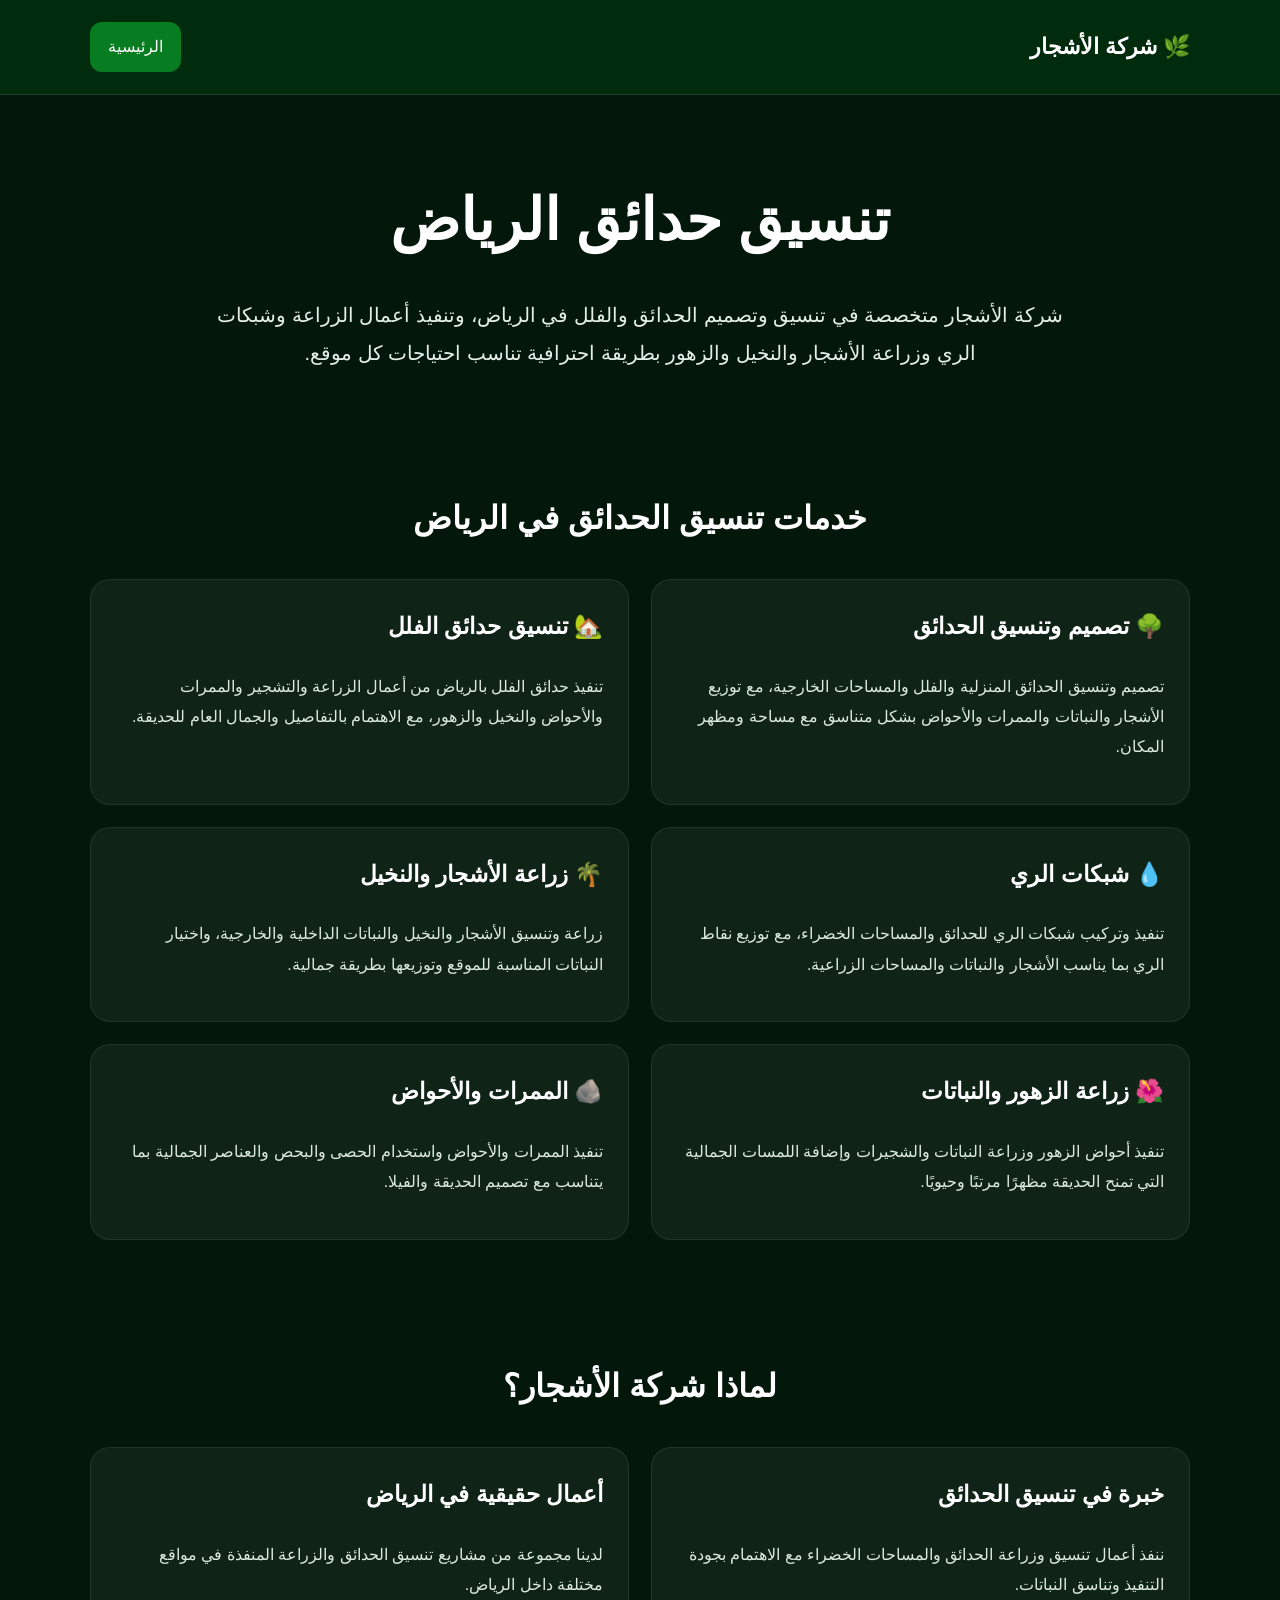
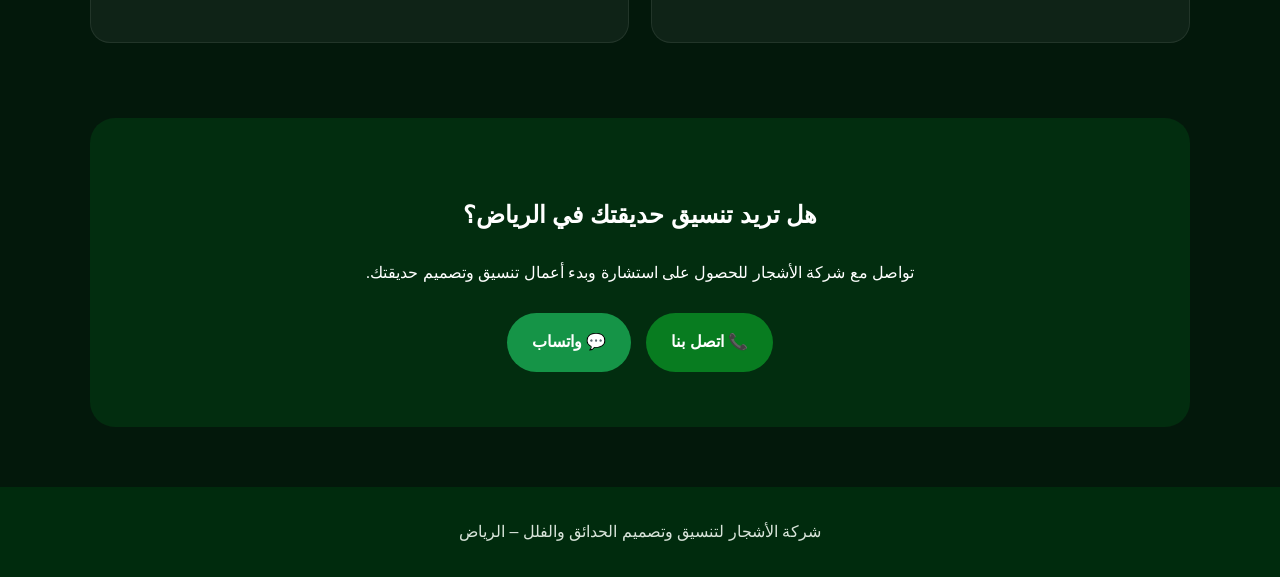
==== landscape-riyadh.html @ d5da6fcf "Add landscape-riyadh.html for landscaping services This file contains the HTML structure for a lands" ====
<!DOCTYPE html>
<html lang="ar" dir="rtl">
<head>
  <meta charset="UTF-8">
  <meta name="viewport" content="width=device-width, initial-scale=1.0">

  <title>تنسيق حدائق الرياض | شركة الأشجار لتنسيق وتصميم الحدائق</title>

  <meta name="description" content="شركة الأشجار لتنسيق حدائق الرياض وتصميم حدائق الفلل والمنازل وتنفيذ شبكات الري وزراعة الأشجار والنخيل والزهور، مع تنفيذ أعمال تنسيق الحدائق بالرياض.">

  <meta name="robots" content="index, follow">
  <link rel="canonical" href="https://courtirlandscaping.com/landscape-riyadh.html">

  <meta property="og:title" content="تنسيق حدائق الرياض | شركة الأشجار">
  <meta property="og:description" content="تنسيق وتصميم حدائق الفلل والمنازل بالرياض وتنفيذ شبكات الري وزراعة الأشجار والنخيل والزهور.">
  <meta property="og:url" content="https://courtirlandscaping.com/landscape-riyadh.html">
  <meta property="og:type" content="website">

  <style>
    * {
      box-sizing: border-box;
    }

    body {
      margin: 0;
      font-family: Arial, Tahoma, sans-serif;
      background: #03180b;
      color: #fff;
      line-height: 1.9;
    }

    .container {
      width: min(1100px, 92%);
      margin: auto;
    }

    header {
      padding: 22px 0;
      background: #002b0d;
      border-bottom: 1px solid rgba(255,255,255,.1);
    }

    header .container {
      display: flex;
      justify-content: space-between;
      align-items: center;
      gap: 15px;
    }

    .logo {
      font-size: 22px;
      font-weight: bold;
      color: #fff;
    }

    .home {
      color: #fff;
      text-decoration: none;
      background: #087c20;
      padding: 10px 18px;
      border-radius: 12px;
    }

    .hero {
      padding: 70px 0 45px;
      text-align: center;
    }

    .hero h1 {
      font-size: clamp(32px, 6vw, 58px);
      margin: 0 0 20px;
    }

    .hero p {
      max-width: 850px;
      margin: auto;
      font-size: 20px;
      color: #e5eee7;
    }

    .section {
      padding: 45px 0;
    }

    .section h2 {
      text-align: center;
      font-size: 32px;
      margin-bottom: 30px;
    }

    .cards {
      display: grid;
      grid-template-columns: repeat(2, 1fr);
      gap: 22px;
    }

    .card {
      background: rgba(255,255,255,.05);
      border: 1px solid rgba(255,255,255,.08);
      border-radius: 20px;
      padding: 25px;
    }

    .card h3 {
      color: #fff;
      margin-top: 0;
      font-size: 23px;
    }

    .card p {
      color: #dce9df;
    }

    .cta {
      text-align: center;
      padding: 55px 20px;
      background: rgba(0,110,30,.25);
      border-radius: 25px;
      margin: 30px 0 60px;
    }

    .buttons {
      display: flex;
      justify-content: center;
      gap: 15px;
      flex-wrap: wrap;
      margin-top: 25px;
    }

    .btn {
      display: inline-block;
      text-decoration: none;
      color: #fff;
      padding: 14px 25px;
      border-radius: 30px;
      font-weight: bold;
      background: #087c20;
    }

    .btn.whatsapp {
      background: #159447;
    }

    footer {
      text-align: center;
      padding: 30px;
      background: #002b0d;
      color: #d8e4da;
    }

    @media (max-width: 650px) {
      .cards {
        grid-template-columns: 1fr;
      }

      .hero {
        padding-top: 45px;
      }

      .hero p {
        font-size: 17px;
      }
    }
  </style>
</head>

<body>

<header>
  <div class="container">
    <div class="logo">🌿 شركة الأشجار</div>
    <a class="home" href="https://courtirlandscaping.com/">الرئيسية</a>
  </div>
</header>

<main>

  <section class="hero">
    <div class="container">
      <h1>تنسيق حدائق الرياض</h1>
      <p>
        شركة الأشجار متخصصة في تنسيق وتصميم الحدائق والفلل في الرياض،
        وتنفيذ أعمال الزراعة وشبكات الري وزراعة الأشجار والنخيل والزهور
        بطريقة احترافية تناسب احتياجات كل موقع.
      </p>
    </div>
  </section>

  <section class="section">
    <div class="container">
      <h2>خدمات تنسيق الحدائق في الرياض</h2>

      <div class="cards">

        <article class="card">
          <h3>🌳 تصميم وتنسيق الحدائق</h3>
          <p>
            تصميم وتنسيق الحدائق المنزلية والفلل والمساحات الخارجية،
            مع توزيع الأشجار والنباتات والممرات والأحواض بشكل متناسق
            مع مساحة ومظهر المكان.
          </p>
        </article>

        <article class="card">
          <h3>🏡 تنسيق حدائق الفلل</h3>
          <p>
            تنفيذ حدائق الفلل بالرياض من أعمال الزراعة والتشجير
            والممرات والأحواض والنخيل والزهور، مع الاهتمام بالتفاصيل
            والجمال العام للحديقة.
          </p>
        </article>

        <article class="card">
          <h3>💧 شبكات الري</h3>
          <p>
            تنفيذ وتركيب شبكات الري للحدائق والمساحات الخضراء،
            مع توزيع نقاط الري بما يناسب الأشجار والنباتات
            والمساحات الزراعية.
          </p>
        </article>

        <article class="card">
          <h3>🌴 زراعة الأشجار والنخيل</h3>
          <p>
            زراعة وتنسيق الأشجار والنخيل والنباتات الداخلية والخارجية،
            واختيار النباتات المناسبة للموقع وتوزيعها بطريقة جمالية.
          </p>
        </article>

        <article class="card">
          <h3>🌺 زراعة الزهور والنباتات</h3>
          <p>
            تنفيذ أحواض الزهور وزراعة النباتات والشجيرات وإضافة
            اللمسات الجمالية التي تمنح الحديقة مظهرًا مرتبًا وحيويًا.
          </p>
        </article>

        <article class="card">
          <h3>🪨 الممرات والأحواض</h3>
          <p>
            تنفيذ الممرات والأحواض واستخدام الحصى والبحص والعناصر
            الجمالية بما يتناسب مع تصميم الحديقة والفيلا.
          </p>
        </article>

      </div>
    </div>
  </section>

  <section class="section">
    <div class="container">
      <h2>لماذا شركة الأشجار؟</h2>

      <div class="cards">

        <article class="card">
          <h3>خبرة في تنسيق الحدائق</h3>
          <p>
            ننفذ أعمال تنسيق وزراعة الحدائق والمساحات الخضراء
            مع الاهتمام بجودة التنفيذ وتناسق النباتات.
          </p>
        </article>

        <article class="card">
          <h3>أعمال حقيقية في الرياض</h3>
          <p>
            لدينا مجموعة من مشاريع تنسيق الحدائق والزراعة المنفذة
            في مواقع مختلفة داخل الرياض.
          </p>
        </article>

      </div>
    </div>
  </section>

  <section class="container">
    <div class="cta">
      <h2>هل تريد تنسيق حديقتك في الرياض؟</h2>
      <p>
        تواصل مع شركة الأشجار للحصول على استشارة وبدء أعمال
        تنسيق وتصميم حديقتك.
      </p>

      <div class="buttons">
        <a class="btn" href="tel:0570838853">📞 اتصل بنا</a>

        <a class="btn whatsapp"
           href="https://wa.me/966570838853"
           target="_blank"
           rel="noopener">
        💬 واتساب 
          </a>
</div>
</div>
</section>
</main>

<footer>
  شركة الأشجار لتنسيق وتصميم الحدائق والفلل – الرياض
</footer>

</body>
</html>
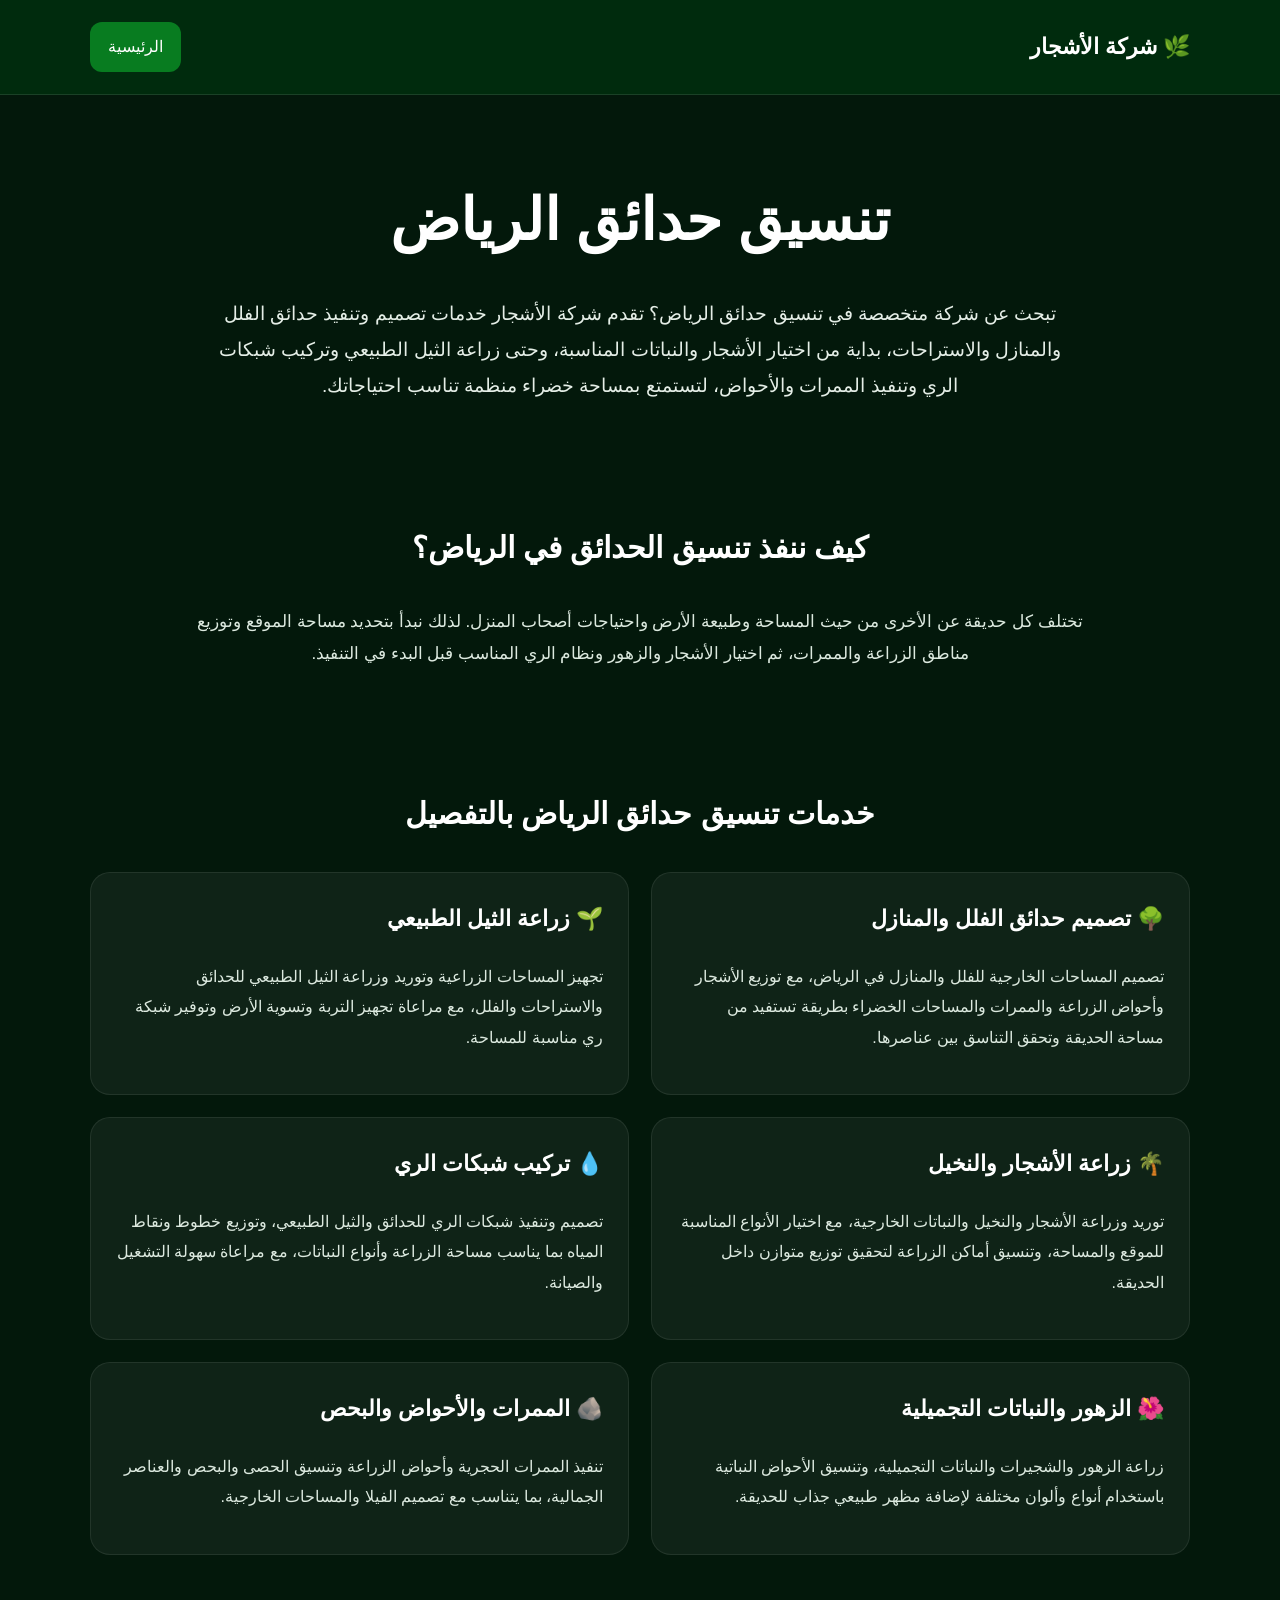
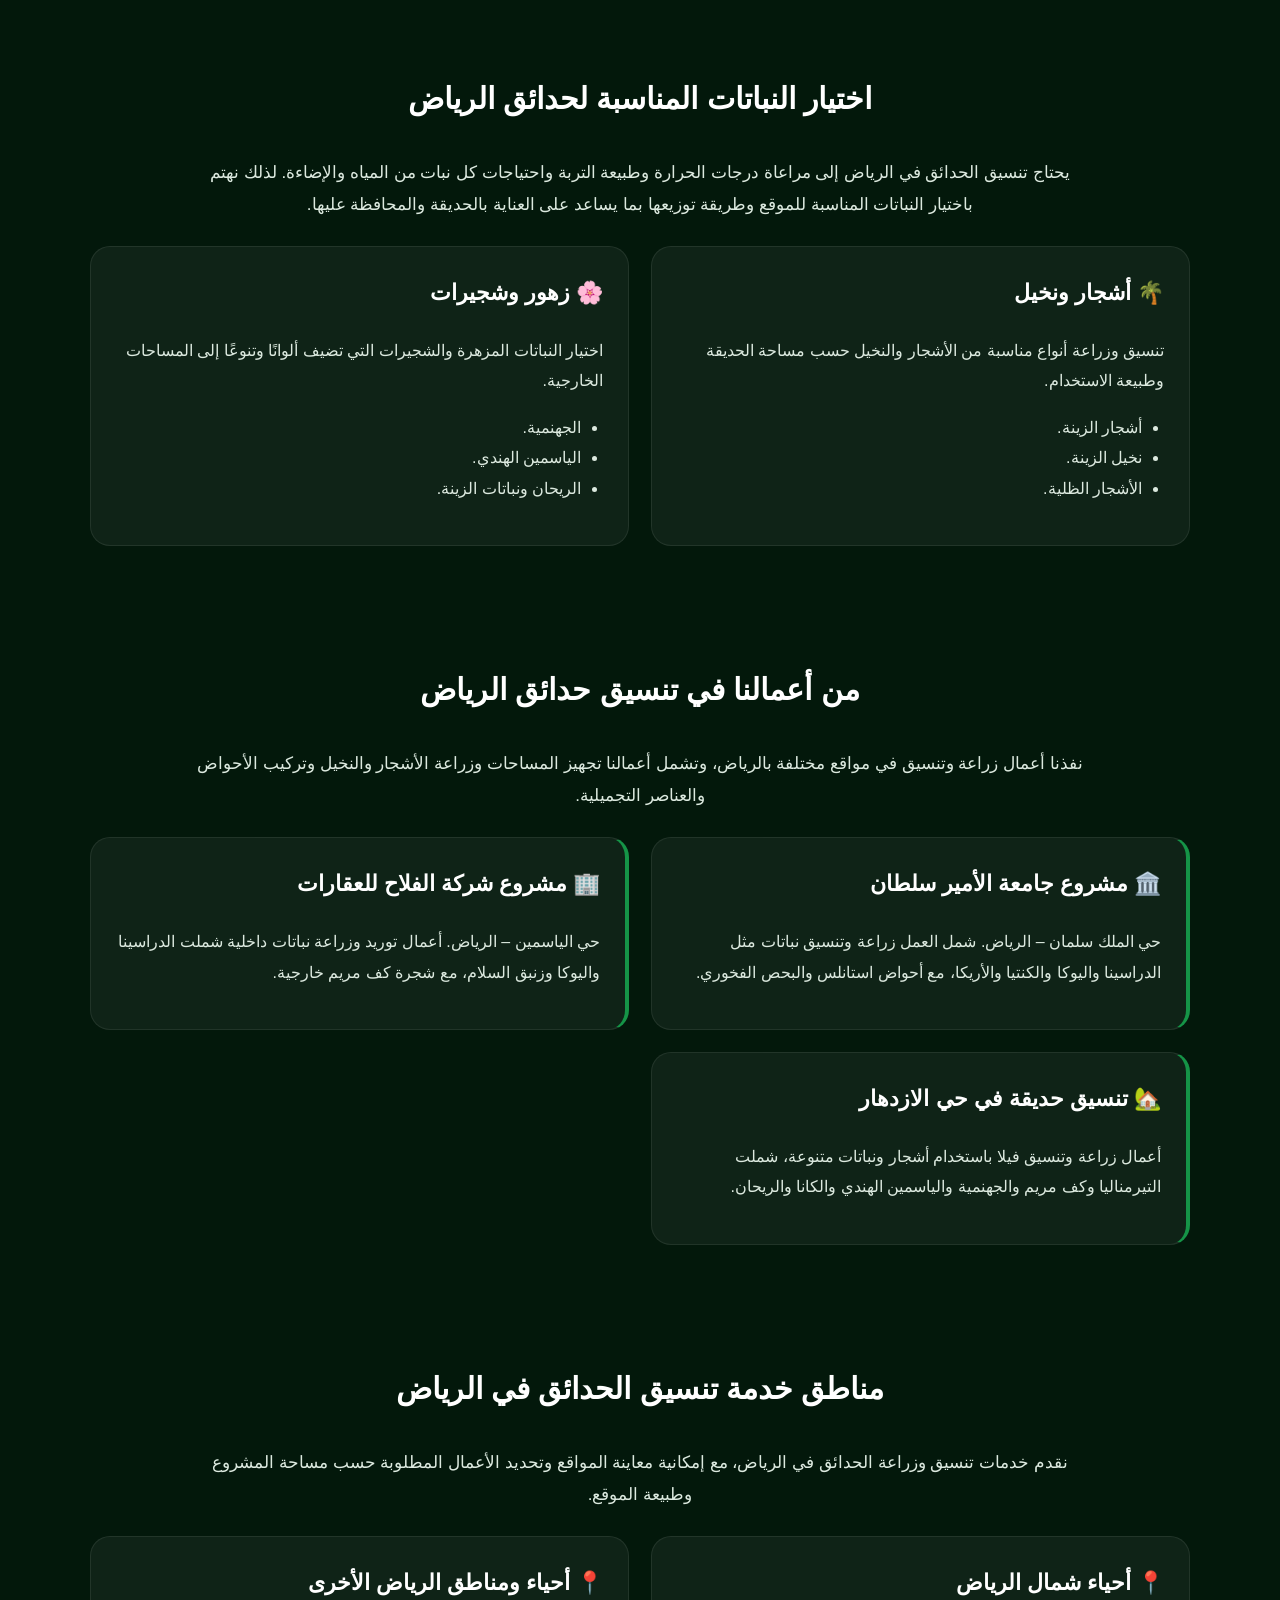
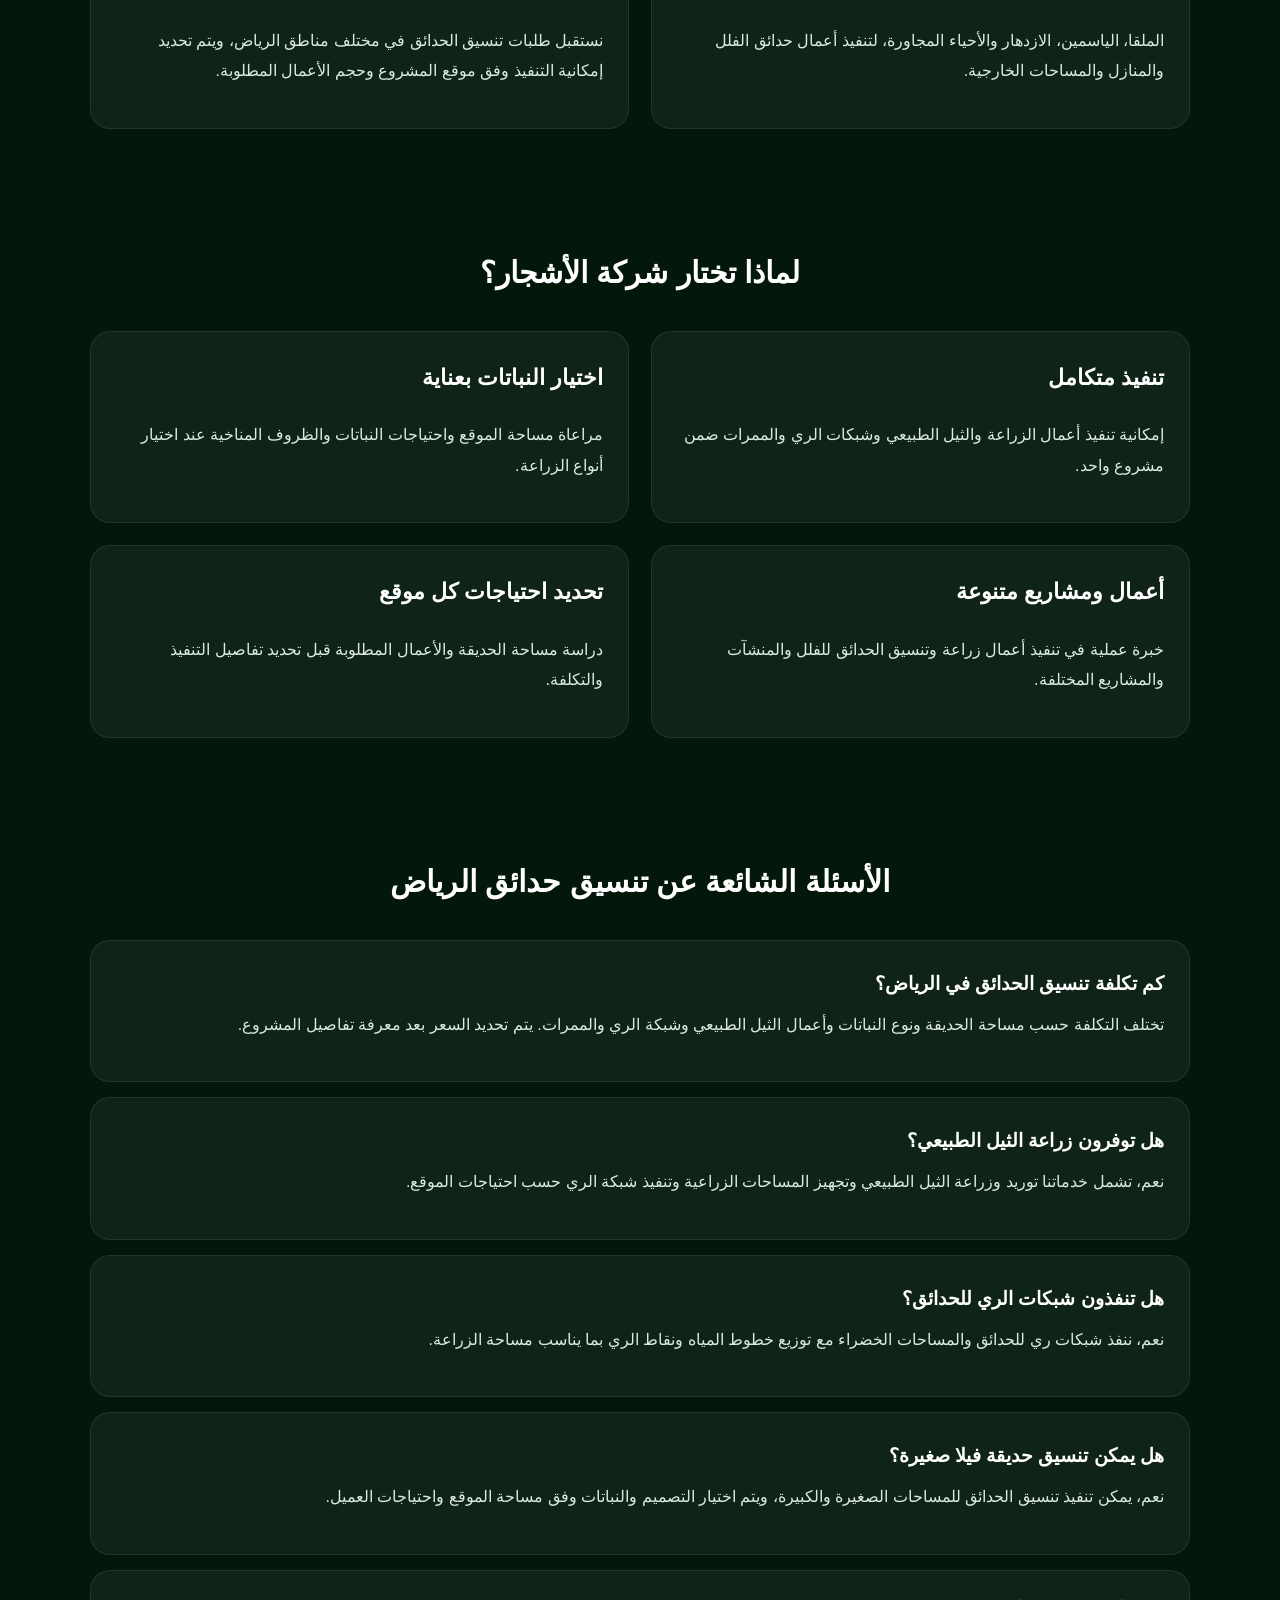
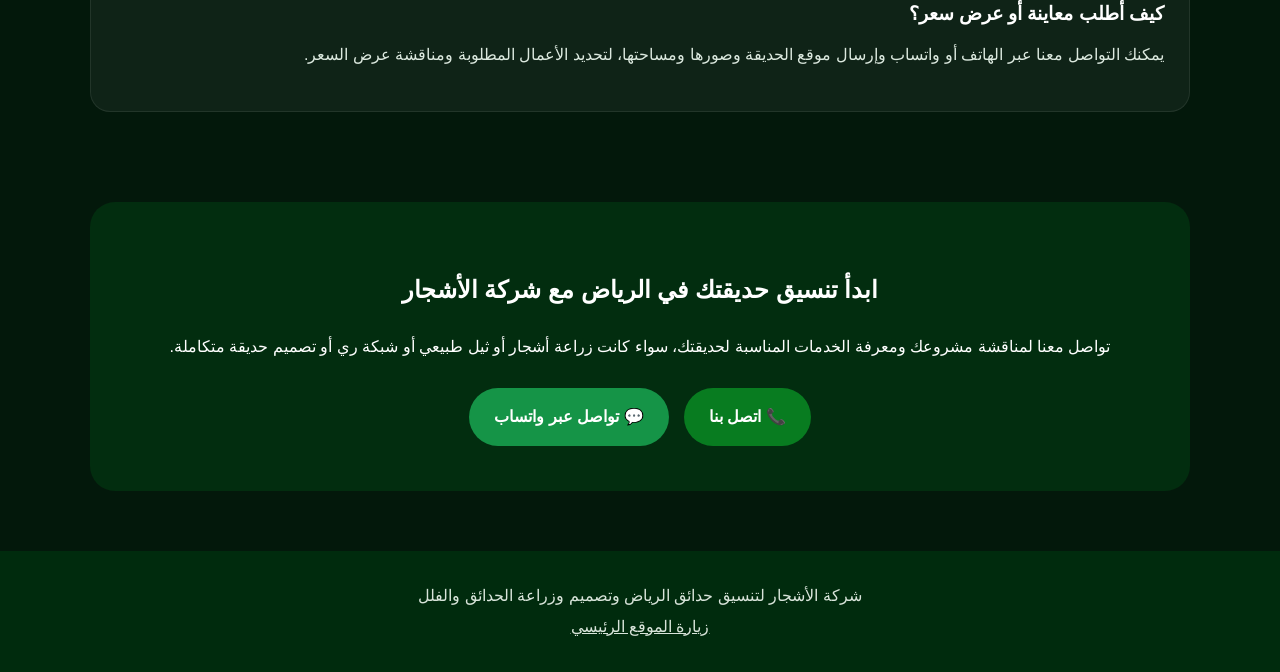
==== commit 882d5ee1: "Revise landscape-riyadh.html with updated content and styles Updated the HTML structure and content " ====
--- a/landscape-riyadh.html
+++ b/landscape-riyadh.html
@@ -1,303 +1,503 @@
-<!DOCTYPE html>
-<html lang="ar" dir="rtl">
-<head>
-  <meta charset="UTF-8">
-  <meta name="viewport" content="width=device-width, initial-scale=1.0">
-
-  <title>تنسيق حدائق الرياض | شركة الأشجار لتنسيق وتصميم الحدائق</title>
-
-  <meta name="description" content="شركة الأشجار لتنسيق حدائق الرياض وتصميم حدائق الفلل والمنازل وتنفيذ شبكات الري وزراعة الأشجار والنخيل والزهور، مع تنفيذ أعمال تنسيق الحدائق بالرياض.">
-
-  <meta name="robots" content="index, follow">
-  <link rel="canonical" href="https://courtirlandscaping.com/landscape-riyadh.html">
-
-  <meta property="og:title" content="تنسيق حدائق الرياض | شركة الأشجار">
-  <meta property="og:description" content="تنسيق وتصميم حدائق الفلل والمنازل بالرياض وتنفيذ شبكات الري وزراعة الأشجار والنخيل والزهور.">
-  <meta property="og:url" content="https://courtirlandscaping.com/landscape-riyadh.html">
-  <meta property="og:type" content="website">
-
-  <style>
-    * {
-      box-sizing: border-box;
-    }
-
-    body {
-      margin: 0;
-      font-family: Arial, Tahoma, sans-serif;
-      background: #03180b;
-      color: #fff;
-      line-height: 1.9;
-    }
-
-    .container {
-      width: min(1100px, 92%);
-      margin: auto;
-    }
-
-    header {
-      padding: 22px 0;
-      background: #002b0d;
-      border-bottom: 1px solid rgba(255,255,255,.1);
-    }
-
-    header .container {
-      display: flex;
-      justify-content: space-between;
-      align-items: center;
-      gap: 15px;
-    }
-
-    .logo {
-      font-size: 22px;
-      font-weight: bold;
-      color: #fff;
-    }
-
-    .home {
-      color: #fff;
-      text-decoration: none;
-      background: #087c20;
-      padding: 10px 18px;
-      border-radius: 12px;
-    }
-
-    .hero {
-      padding: 70px 0 45px;
-      text-align: center;
-    }
-
-    .hero h1 {
-      font-size: clamp(32px, 6vw, 58px);
-      margin: 0 0 20px;
-    }
-
-    .hero p {
-      max-width: 850px;
-      margin: auto;
-      font-size: 20px;
-      color: #e5eee7;
-    }
-
-    .section {
-      padding: 45px 0;
-    }
-
-    .section h2 {
-      text-align: center;
-      font-size: 32px;
-      margin-bottom: 30px;
-    }
-
-    .cards {
-      display: grid;
-      grid-template-columns: repeat(2, 1fr);
-      gap: 22px;
-    }
-
-    .card {
-      background: rgba(255,255,255,.05);
-      border: 1px solid rgba(255,255,255,.08);
-      border-radius: 20px;
-      padding: 25px;
-    }
-
-    .card h3 {
-      color: #fff;
-      margin-top: 0;
-      font-size: 23px;
-    }
-
-    .card p {
-      color: #dce9df;
-    }
-
-    .cta {
-      text-align: center;
-      padding: 55px 20px;
-      background: rgba(0,110,30,.25);
-      border-radius: 25px;
-      margin: 30px 0 60px;
-    }
-
-    .buttons {
-      display: flex;
-      justify-content: center;
-      gap: 15px;
-      flex-wrap: wrap;
-      margin-top: 25px;
-    }
-
-    .btn {
-      display: inline-block;
-      text-decoration: none;
-      color: #fff;
-      padding: 14px 25px;
-      border-radius: 30px;
-      font-weight: bold;
-      background: #087c20;
-    }
-
-    .btn.whatsapp {
-      background: #159447;
-    }
-
-    footer {
-      text-align: center;
-      padding: 30px;
-      background: #002b0d;
-      color: #d8e4da;
-    }
-
-    @media (max-width: 650px) {
-      .cards {
-        grid-template-columns: 1fr;
-      }
-
-      .hero {
-        padding-top: 45px;
-      }
-
-      .hero p {
-        font-size: 17px;
-      }
-    }
-  </style>
-</head>
-
-<body>
-
-<header>
-  <div class="container">
-    <div class="logo">🌿 شركة الأشجار</div>
-    <a class="home" href="https://courtirlandscaping.com/">الرئيسية</a>
-  </div>
-</header>
-
-<main>
-
-  <section class="hero">
-    <div class="container">
-      <h1>تنسيق حدائق الرياض</h1>
-      <p>
-        شركة الأشجار متخصصة في تنسيق وتصميم الحدائق والفلل في الرياض،
-        وتنفيذ أعمال الزراعة وشبكات الري وزراعة الأشجار والنخيل والزهور
-        بطريقة احترافية تناسب احتياجات كل موقع.
-      </p>
-    </div>
-  </section>
-
-  <section class="section">
-    <div class="container">
-      <h2>خدمات تنسيق الحدائق في الرياض</h2>
-
-      <div class="cards">
-
-        <article class="card">
-          <h3>🌳 تصميم وتنسيق الحدائق</h3>
-          <p>
-            تصميم وتنسيق الحدائق المنزلية والفلل والمساحات الخارجية،
-            مع توزيع الأشجار والنباتات والممرات والأحواض بشكل متناسق
-            مع مساحة ومظهر المكان.
-          </p>
-        </article>
-
-        <article class="card">
-          <h3>🏡 تنسيق حدائق الفلل</h3>
-          <p>
-            تنفيذ حدائق الفلل بالرياض من أعمال الزراعة والتشجير
-            والممرات والأحواض والنخيل والزهور، مع الاهتمام بالتفاصيل
-            والجمال العام للحديقة.
-          </p>
-        </article>
-
-        <article class="card">
-          <h3>💧 شبكات الري</h3>
-          <p>
-            تنفيذ وتركيب شبكات الري للحدائق والمساحات الخضراء،
-            مع توزيع نقاط الري بما يناسب الأشجار والنباتات
-            والمساحات الزراعية.
-          </p>
-        </article>
-
-        <article class="card">
-          <h3>🌴 زراعة الأشجار والنخيل</h3>
-          <p>
-            زراعة وتنسيق الأشجار والنخيل والنباتات الداخلية والخارجية،
-            واختيار النباتات المناسبة للموقع وتوزيعها بطريقة جمالية.
-          </p>
-        </article>
-
-        <article class="card">
-          <h3>🌺 زراعة الزهور والنباتات</h3>
-          <p>
-            تنفيذ أحواض الزهور وزراعة النباتات والشجيرات وإضافة
-            اللمسات الجمالية التي تمنح الحديقة مظهرًا مرتبًا وحيويًا.
-          </p>
-        </article>
-
-        <article class="card">
-          <h3>🪨 الممرات والأحواض</h3>
-          <p>
-            تنفيذ الممرات والأحواض واستخدام الحصى والبحص والعناصر
-            الجمالية بما يتناسب مع تصميم الحديقة والفيلا.
-          </p>
-        </article>
-
-      </div>
-    </div>
-  </section>
-
-  <section class="section">
-    <div class="container">
-      <h2>لماذا شركة الأشجار؟</h2>
-
-      <div class="cards">
-
-        <article class="card">
-          <h3>خبرة في تنسيق الحدائق</h3>
-          <p>
-            ننفذ أعمال تنسيق وزراعة الحدائق والمساحات الخضراء
-            مع الاهتمام بجودة التنفيذ وتناسق النباتات.
-          </p>
-        </article>
-
-        <article class="card">
-          <h3>أعمال حقيقية في الرياض</h3>
-          <p>
-            لدينا مجموعة من مشاريع تنسيق الحدائق والزراعة المنفذة
-            في مواقع مختلفة داخل الرياض.
-          </p>
-        </article>
-
-      </div>
-    </div>
-  </section>
-
-  <section class="container">
-    <div class="cta">
-      <h2>هل تريد تنسيق حديقتك في الرياض؟</h2>
-      <p>
-        تواصل مع شركة الأشجار للحصول على استشارة وبدء أعمال
-        تنسيق وتصميم حديقتك.
-      </p>
-
-      <div class="buttons">
-        <a class="btn" href="tel:0570838853">📞 اتصل بنا</a>
-
-        <a class="btn whatsapp"
-           href="https://wa.me/966570838853"
-           target="_blank"
-           rel="noopener">
-        💬 واتساب 
-          </a>
-</div>
-</div>
-</section>
-</main>
-
-<footer>
-  شركة الأشجار لتنسيق وتصميم الحدائق والفلل – الرياض
-</footer>
-
-</body>
-</html>
+<!DOCTYPE html>  <html lang="ar" dir="rtl">  
+<head>  
+  <meta charset="UTF-8">  
+  <meta name="viewport" content="width=device-width, initial-scale=1.0">    <title>تنسيق حدائق الرياض وتصميم حدائق الفلل | شركة الأشجار</title>    <meta name="description" content="شركة الأشجار لتنفيذ تنسيق حدائق الرياض. تصميم حدائق الفلل والاستراحات، زراعة النخيل والأشجار والزهور، تركيب الثيل الطبيعي وشبكات الري والممرات. تواصل معنا.">    <meta name="robots" content="index, follow">  
+  <link rel="canonical" href="https://courtirlandscaping.com/landscape-riyadh.html">    <meta property="og:title" content="تنسيق حدائق الرياض وتصميم حدائق الفلل | شركة الأشجار">  
+  <meta property="og:description" content="تعرف على خدمات شركة الأشجار في تنسيق حدائق الرياض وتنفيذ مشاريع الزراعة والثيل الطبيعي وشبكات الري.">  
+  <meta property="og:url" content="https://courtirlandscaping.com/landscape-riyadh.html">  
+  <meta property="og:type" content="website">    <style>  
+    * {  
+      box-sizing: border-box;  
+    }  
+  
+    body {  
+      margin: 0;  
+      font-family: Arial, Tahoma, sans-serif;  
+      background: #03180b;  
+      color: #fff;  
+      line-height: 1.9;  
+    }  
+  
+    .container {  
+      width: min(1100px, 92%);  
+      margin: auto;  
+    }  
+  
+    header {  
+      padding: 22px 0;  
+      background: #002b0d;  
+      border-bottom: 1px solid rgba(255,255,255,.1);  
+    }  
+  
+    header .container {  
+      display: flex;  
+      justify-content: space-between;  
+      align-items: center;  
+      gap: 15px;  
+    }  
+  
+    .logo {  
+      font-size: 22px;  
+      font-weight: bold;  
+      color: #fff;  
+    }  
+  
+    .home {  
+      color: #fff;  
+      text-decoration: none;  
+      background: #087c20;  
+      padding: 10px 18px;  
+      border-radius: 12px;  
+    }  
+  
+    .hero {  
+      padding: 70px 0 45px;  
+      text-align: center;  
+    }  
+  
+    .hero h1 {  
+      font-size: clamp(32px, 6vw, 58px);  
+      margin: 0 0 20px;  
+    }  
+  
+    .hero p {  
+      max-width: 850px;  
+      margin: auto;  
+      font-size: 19px;  
+      color: #e5eee7;  
+    }  
+  
+    .section {  
+      padding: 45px 0;  
+    }  
+  
+    .section h2 {  
+      text-align: center;  
+      font-size: 30px;  
+      margin-bottom: 30px;  
+    }  
+  
+    .intro {  
+      max-width: 900px;  
+      margin: 0 auto;  
+      text-align: center;  
+      color: #dce9df;  
+      font-size: 17px;  
+    }  
+  
+    .cards {  
+      display: grid;  
+      grid-template-columns: repeat(2, 1fr);  
+      gap: 22px;  
+    }  
+  
+    .card {  
+      background: rgba(255,255,255,.05);  
+      border: 1px solid rgba(255,255,255,.08);  
+      border-radius: 20px;  
+      padding: 25px;  
+    }  
+  
+    .card h3 {  
+      color: #fff;  
+      margin-top: 0;  
+      font-size: 22px;  
+    }  
+  
+    .card p {  
+      color: #dce9df;  
+    }  
+  
+    .card ul {  
+      color: #dce9df;  
+      padding-right: 22px;  
+    }  
+  
+    .cta {  
+      text-align: center;  
+      padding: 45px 20px;  
+      background: rgba(0,110,30,.25);  
+      border-radius: 25px;  
+      margin: 30px 0 60px;  
+    }  
+  
+    .buttons {  
+      display: flex;  
+      justify-content: center;  
+      gap: 15px;  
+      flex-wrap: wrap;  
+      margin-top: 25px;  
+    }  
+  
+    .btn {  
+      display: inline-block;  
+      text-decoration: none;  
+      color: #fff;  
+      padding: 14px 25px;  
+      border-radius: 30px;  
+      font-weight: bold;  
+      background: #087c20;  
+    }  
+  
+    .btn.whatsapp {  
+      background: #159447;  
+    }  
+  
+    .faq-item {  
+      margin-bottom: 15px;  
+    }  
+  
+    .faq-item h3 {  
+      font-size: 19px;  
+      margin-bottom: 8px;  
+    }  
+  
+    .faq-item p {  
+      color: #dce9df;  
+      margin-top: 0;  
+    }  
+  
+    .project-note {  
+      border-right: 4px solid #159447;  
+    }  
+  
+    footer {  
+      text-align: center;  
+      padding: 30px;  
+      background: #002b0d;  
+      color: #d8e4da;  
+    }  
+  
+    @media (max-width: 650px) {  
+      .cards {  
+        grid-template-columns: 1fr;  
+      }  
+  
+      .hero {  
+        padding-top: 45px;  
+      }  
+  
+      .hero p {  
+        font-size: 17px;  
+      }  
+  
+      .section h2 {  
+        font-size: 25px;  
+      }  
+    }  
+  </style>  </head>  <body>  <header>  
+  <div class="container">  
+    <div class="logo">🌿 شركة الأشجار</div>  
+    <a class="home" href="https://courtirlandscaping.com/">الرئيسية</a>  
+  </div>  
+</header>  <main>    <section class="hero">  
+    <div class="container">  
+      <h1>تنسيق حدائق الرياض</h1>  <p>  
+    تبحث عن شركة متخصصة في تنسيق حدائق الرياض؟  
+    تقدم شركة الأشجار خدمات تصميم وتنفيذ حدائق الفلل والمنازل  
+    والاستراحات، بداية من اختيار الأشجار والنباتات المناسبة،  
+    وحتى زراعة الثيل الطبيعي وتركيب شبكات الري وتنفيذ الممرات  
+    والأحواض، لتستمتع بمساحة خضراء منظمة تناسب احتياجاتك.  
+  </p>  
+</div>
+
+  </section>    <section class="section">  
+    <div class="container">  
+      <h2>كيف ننفذ تنسيق الحدائق في الرياض؟</h2>  <p class="intro">  
+    تختلف كل حديقة عن الأخرى من حيث المساحة وطبيعة الأرض  
+    واحتياجات أصحاب المنزل. لذلك نبدأ بتحديد مساحة الموقع  
+    وتوزيع مناطق الزراعة والممرات، ثم اختيار الأشجار والزهور  
+    ونظام الري المناسب قبل البدء في التنفيذ.  
+  </p>  
+</div>
+
+  </section>    <section class="section">  
+    <div class="container">  
+      <h2>خدمات تنسيق حدائق الرياض بالتفصيل</h2>  <div class="cards">  
+
+    <article class="card">  
+      <h3>🌳 تصميم حدائق الفلل والمنازل</h3>  
+      <p>  
+        تصميم المساحات الخارجية للفلل والمنازل في الرياض،  
+        مع توزيع الأشجار وأحواض الزراعة والممرات والمساحات  
+        الخضراء بطريقة تستفيد من مساحة الحديقة وتحقق  
+        التناسق بين عناصرها.  
+      </p>  
+    </article>  
+
+    <article class="card">  
+      <h3>🌱 زراعة الثيل الطبيعي</h3>  
+      <p>  
+        تجهيز المساحات الزراعية وتوريد وزراعة الثيل الطبيعي  
+        للحدائق والاستراحات والفلل، مع مراعاة تجهيز التربة  
+        وتسوية الأرض وتوفير شبكة ري مناسبة للمساحة.  
+      </p>  
+    </article>  
+
+    <article class="card">  
+      <h3>🌴 زراعة الأشجار والنخيل</h3>  
+      <p>  
+        توريد وزراعة الأشجار والنخيل والنباتات الخارجية،  
+        مع اختيار الأنواع المناسبة للموقع والمساحة،  
+        وتنسيق أماكن الزراعة لتحقيق توزيع متوازن داخل الحديقة.  
+      </p>  
+    </article>  
+
+    <article class="card">  
+      <h3>💧 تركيب شبكات الري</h3>  
+      <p>  
+        تصميم وتنفيذ شبكات الري للحدائق والثيل الطبيعي،  
+        وتوزيع خطوط ونقاط المياه بما يناسب مساحة الزراعة  
+        وأنواع النباتات، مع مراعاة سهولة التشغيل والصيانة.  
+      </p>  
+    </article>  
+
+    <article class="card">  
+      <h3>🌺 الزهور والنباتات التجميلية</h3>  
+      <p>  
+        زراعة الزهور والشجيرات والنباتات التجميلية،  
+        وتنسيق الأحواض النباتية باستخدام أنواع وألوان  
+        مختلفة لإضافة مظهر طبيعي جذاب للحديقة.  
+      </p>  
+    </article>  
+
+    <article class="card">  
+      <h3>🪨 الممرات والأحواض والبحص</h3>  
+      <p>  
+        تنفيذ الممرات الحجرية وأحواض الزراعة وتنسيق  
+        الحصى والبحص والعناصر الجمالية، بما يتناسب  
+        مع تصميم الفيلا والمساحات الخارجية.  
+      </p>  
+    </article>  
+
+  </div>  
+</div>
+
+  </section>    <section class="section">  
+    <div class="container">  
+      <h2>اختيار النباتات المناسبة لحدائق الرياض</h2>  <p class="intro">  
+    يحتاج تنسيق الحدائق في الرياض إلى مراعاة درجات الحرارة  
+    وطبيعة التربة واحتياجات كل نبات من المياه والإضاءة.  
+    لذلك نهتم باختيار النباتات المناسبة للموقع وطريقة  
+    توزيعها بما يساعد على العناية بالحديقة والمحافظة عليها.  
+  </p>  
+
+  <div class="cards" style="margin-top:25px">  
+
+    <article class="card">  
+      <h3>🌴 أشجار ونخيل</h3>  
+      <p>  
+        تنسيق وزراعة أنواع مناسبة من الأشجار والنخيل  
+        حسب مساحة الحديقة وطبيعة الاستخدام.  
+      </p>  
+      <ul>  
+        <li>أشجار الزينة.</li>  
+        <li>نخيل الزينة.</li>  
+        <li>الأشجار الظلية.</li>  
+      </ul>  
+    </article>  
+
+    <article class="card">  
+      <h3>🌸 زهور وشجيرات</h3>  
+      <p>  
+        اختيار النباتات المزهرة والشجيرات التي تضيف  
+        ألوانًا وتنوعًا إلى المساحات الخارجية.  
+      </p>  
+      <ul>  
+        <li>الجهنمية.</li>  
+        <li>الياسمين الهندي.</li>  
+        <li>الريحان ونباتات الزينة.</li>  
+      </ul>  
+    </article>  
+
+  </div>  
+</div>
+
+  </section>    <section class="section">  
+    <div class="container">  
+      <h2>من أعمالنا في تنسيق حدائق الرياض</h2>  <p class="intro">  
+    نفذنا أعمال زراعة وتنسيق في مواقع مختلفة بالرياض،  
+    وتشمل أعمالنا تجهيز المساحات وزراعة الأشجار والنخيل  
+    وتركيب الأحواض والعناصر التجميلية.  
+  </p>  
+
+  <div class="cards" style="margin-top:25px">  
+
+    <article class="card project-note">  
+      <h3>🏛️ مشروع جامعة الأمير سلطان</h3>  
+      <p>  
+        حي الملك سلمان – الرياض.  
+        شمل العمل زراعة وتنسيق نباتات مثل الدراسينا  
+        واليوكا والكنتيا والأريكا، مع أحواض استانلس  
+        والبحص الفخوري.  
+      </p>  
+    </article>  
+
+    <article class="card project-note">  
+      <h3>🏢 مشروع شركة الفلاح للعقارات</h3>  
+      <p>  
+        حي الياسمين – الرياض.  
+        أعمال توريد وزراعة نباتات داخلية شملت الدراسينا  
+        واليوكا وزنبق السلام، مع شجرة كف مريم خارجية.  
+      </p>  
+    </article>  
+
+    <article class="card project-note">  
+      <h3>🏡 تنسيق حديقة في حي الازدهار</h3>  
+      <p>  
+        أعمال زراعة وتنسيق فيلا باستخدام أشجار ونباتات  
+        متنوعة، شملت التيرمناليا وكف مريم والجهنمية  
+        والياسمين الهندي والكانا والريحان.  
+      </p>  
+    </article>  
+
+  </div>  
+</div>
+
+  </section>    <section class="section">  
+    <div class="container">  
+      <h2>مناطق خدمة تنسيق الحدائق في الرياض</h2>  <p class="intro">  
+    نقدم خدمات تنسيق وزراعة الحدائق في الرياض،  
+    مع إمكانية معاينة المواقع وتحديد الأعمال المطلوبة  
+    حسب مساحة المشروع وطبيعة الموقع.  
+  </p>  
+
+  <div class="cards" style="margin-top:25px">  
+
+    <article class="card">  
+      <h3>📍 أحياء شمال الرياض</h3>  
+      <p>  
+        الملقا، الياسمين، الازدهار والأحياء المجاورة،  
+        لتنفيذ أعمال حدائق الفلل والمنازل والمساحات الخارجية.  
+      </p>  
+    </article>  
+
+    <article class="card">  
+      <h3>📍 أحياء ومناطق الرياض الأخرى</h3>  
+      <p>  
+        نستقبل طلبات تنسيق الحدائق في مختلف مناطق الرياض،  
+        ويتم تحديد إمكانية التنفيذ وفق موقع المشروع  
+        وحجم الأعمال المطلوبة.  
+      </p>  
+    </article>  
+
+  </div>  
+</div>
+
+  </section>    <section class="section">  
+    <div class="container">  
+      <h2>لماذا تختار شركة الأشجار؟</h2>  <div class="cards">  
+
+    <article class="card">  
+      <h3>تنفيذ متكامل</h3>  
+      <p>  
+        إمكانية تنفيذ أعمال الزراعة والثيل الطبيعي  
+        وشبكات الري والممرات ضمن مشروع واحد.  
+      </p>  
+    </article>  
+
+    <article class="card">  
+      <h3>اختيار النباتات بعناية</h3>  
+      <p>  
+        مراعاة مساحة الموقع واحتياجات النباتات  
+        والظروف المناخية عند اختيار أنواع الزراعة.  
+      </p>  
+    </article>  
+
+    <article class="card">  
+      <h3>أعمال ومشاريع متنوعة</h3>  
+      <p>  
+        خبرة عملية في تنفيذ أعمال زراعة وتنسيق  
+        الحدائق للفلل والمنشآت والمشاريع المختلفة.  
+      </p>  
+    </article>  
+
+    <article class="card">  
+      <h3>تحديد احتياجات كل موقع</h3>  
+      <p>  
+        دراسة مساحة الحديقة والأعمال المطلوبة  
+        قبل تحديد تفاصيل التنفيذ والتكلفة.  
+      </p>  
+    </article>  
+
+  </div>  
+</div>
+
+  </section>    <section class="section">  
+    <div class="container">  
+      <h2>الأسئلة الشائعة عن تنسيق حدائق الرياض</h2>  <div class="card faq-item">  
+    <h3>كم تكلفة تنسيق الحدائق في الرياض؟</h3>  
+    <p>  
+      تختلف التكلفة حسب مساحة الحديقة ونوع النباتات  
+      وأعمال الثيل الطبيعي وشبكة الري والممرات.  
+      يتم تحديد السعر بعد معرفة تفاصيل المشروع.  
+    </p>  
+  </div>  
+
+  <div class="card faq-item">  
+    <h3>هل توفرون زراعة الثيل الطبيعي؟</h3>  
+    <p>  
+      نعم، تشمل خدماتنا توريد وزراعة الثيل الطبيعي  
+      وتجهيز المساحات الزراعية وتنفيذ شبكة الري  
+      حسب احتياجات الموقع.  
+    </p>  
+  </div>  
+
+  <div class="card faq-item">  
+    <h3>هل تنفذون شبكات الري للحدائق؟</h3>  
+    <p>  
+      نعم، ننفذ شبكات ري للحدائق والمساحات الخضراء  
+      مع توزيع خطوط المياه ونقاط الري بما يناسب  
+      مساحة الزراعة.  
+    </p>  
+  </div>  
+
+  <div class="card faq-item">  
+    <h3>هل يمكن تنسيق حديقة فيلا صغيرة؟</h3>  
+    <p>  
+      نعم، يمكن تنفيذ تنسيق الحدائق للمساحات الصغيرة  
+      والكبيرة، ويتم اختيار التصميم والنباتات  
+      وفق مساحة الموقع واحتياجات العميل.  
+    </p>  
+  </div>  
+
+  <div class="card faq-item">  
+    <h3>كيف أطلب معاينة أو عرض سعر؟</h3>  
+    <p>  
+      يمكنك التواصل معنا عبر الهاتف أو واتساب  
+      وإرسال موقع الحديقة وصورها ومساحتها،  
+      لتحديد الأعمال المطلوبة ومناقشة عرض السعر.  
+    </p>  
+  </div>  
+
+</div>
+
+  </section>    <section class="container">  
+    <div class="cta">  
+      <h2>ابدأ تنسيق حديقتك في الرياض مع شركة الأشجار</h2>  <p>  
+    تواصل معنا لمناقشة مشروعك ومعرفة الخدمات  
+    المناسبة لحديقتك، سواء كانت زراعة أشجار  
+    أو ثيل طبيعي أو شبكة ري أو تصميم حديقة متكاملة.  
+  </p>  
+
+  <div class="buttons">  
+    <a class="btn" href="tel:0570838853">📞 اتصل بنا</a>  
+
+    <a class="btn whatsapp"  
+       href="https://wa.me/966570838853"  
+       target="_blank"  
+       rel="noopener">  
+      💬 تواصل عبر واتساب  
+    </a>  
+  </div>  
+</div>
+
+  </section>  </main>  <footer>  
+  شركة الأشجار لتنسيق حدائق الرياض وتصميم وزراعة الحدائق والفلل  
+  <br>  
+  <a href="https://courtirlandscaping.com/"  
+     style="color:#d8e4da">  
+    زيارة الموقع الرئيسي  
+  </a>  
+</footer>  </body>  
+</html>  
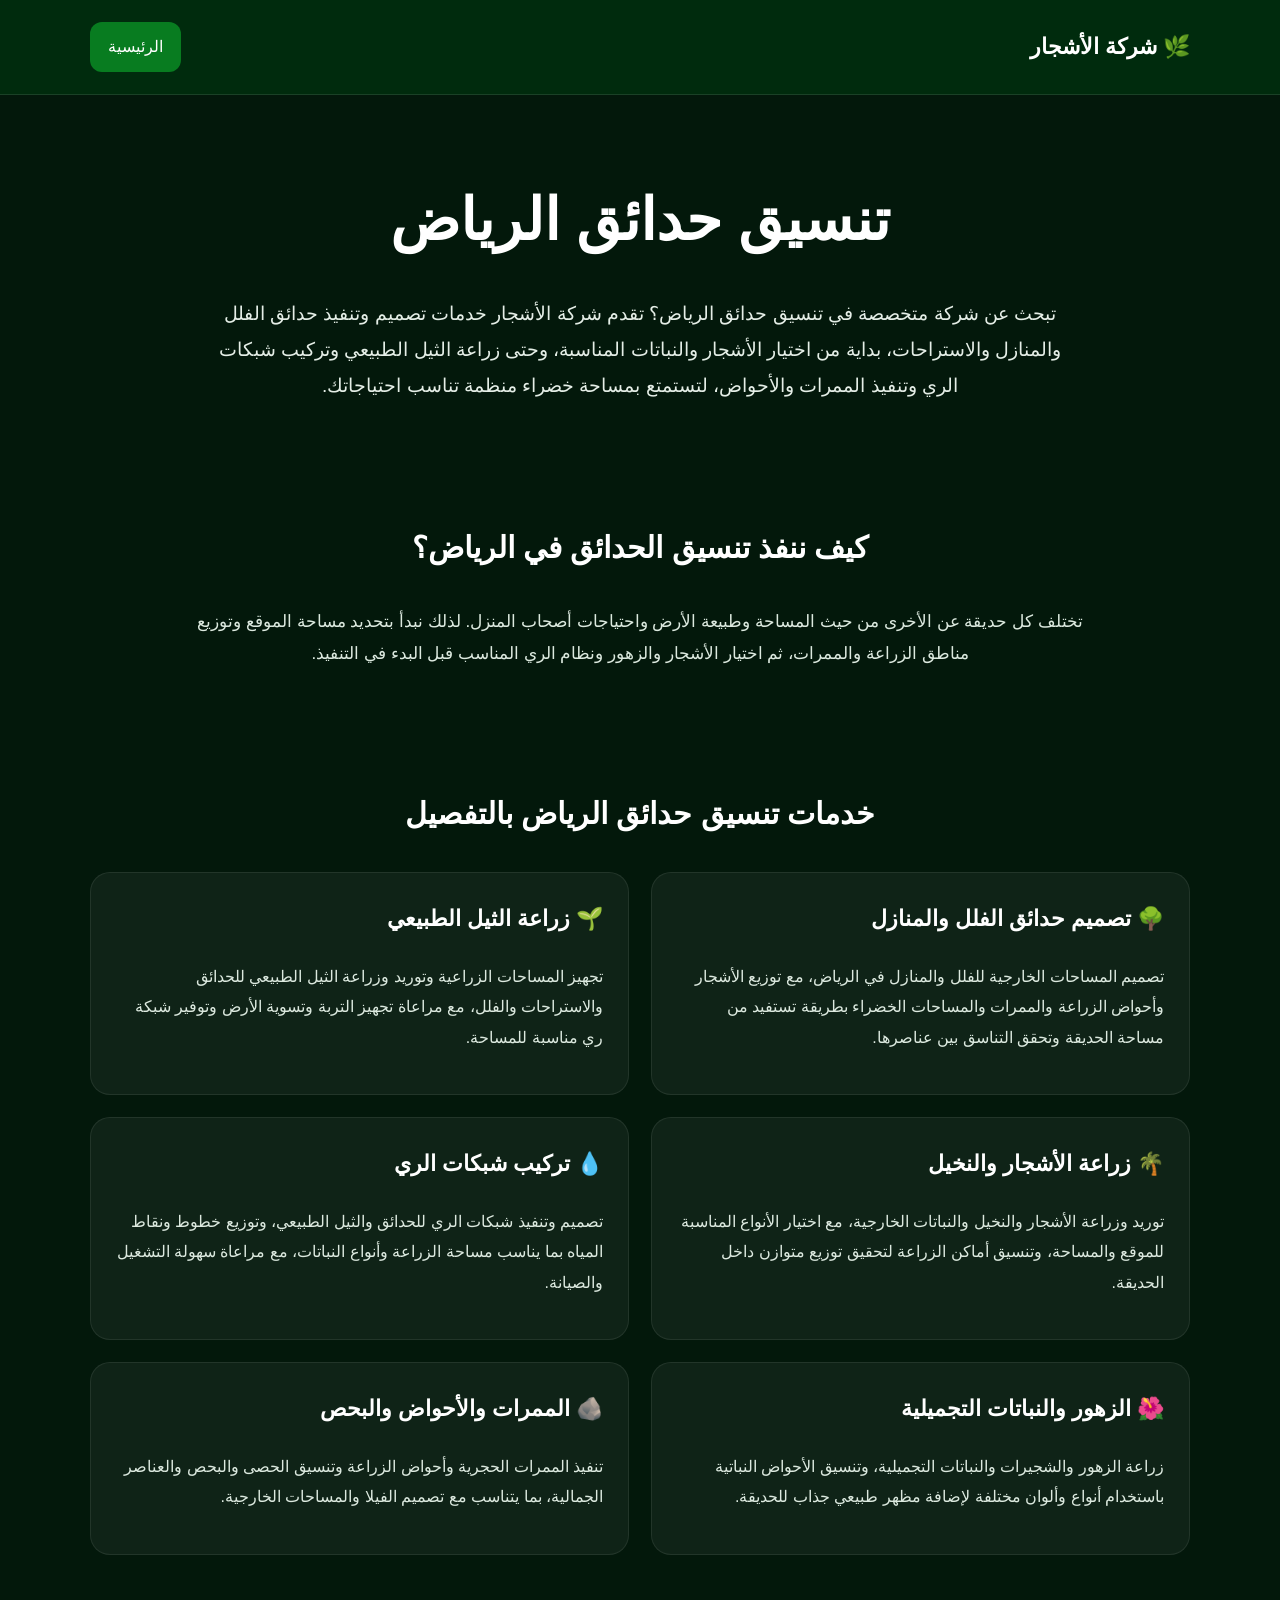
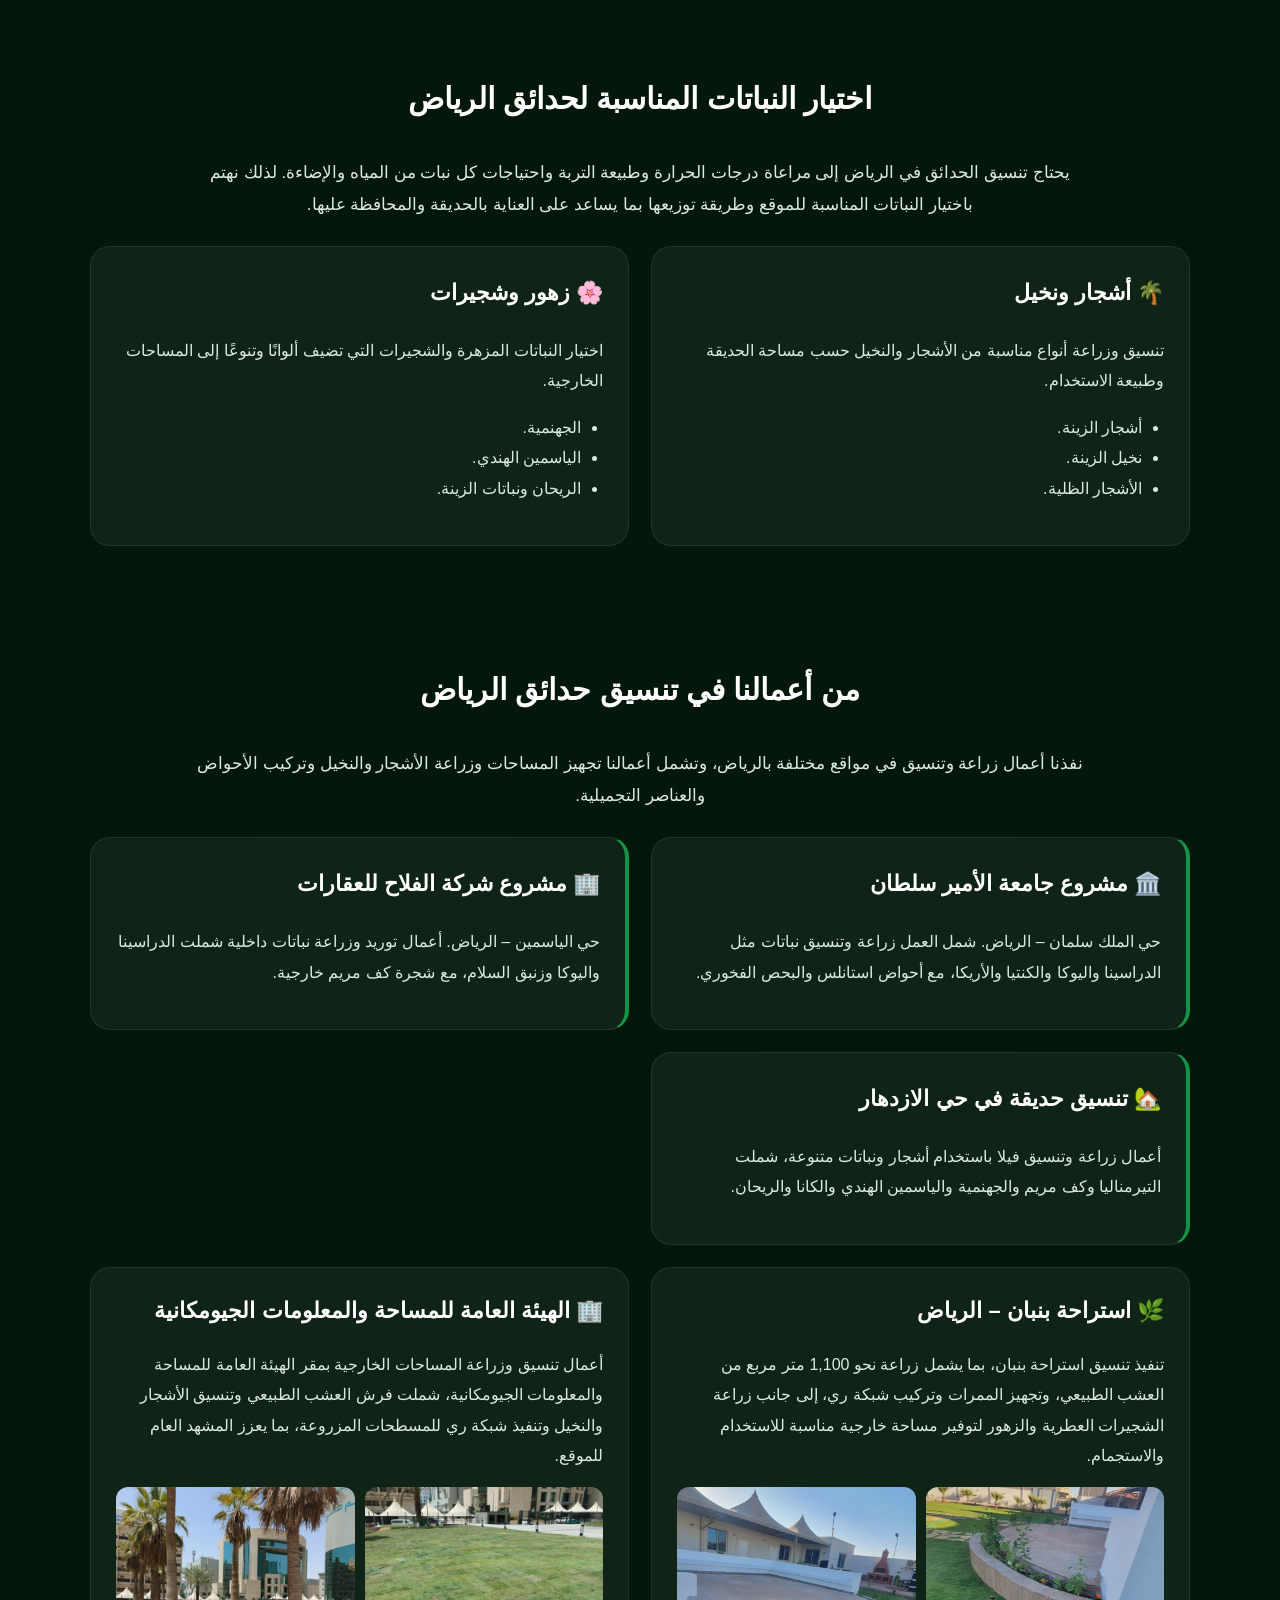
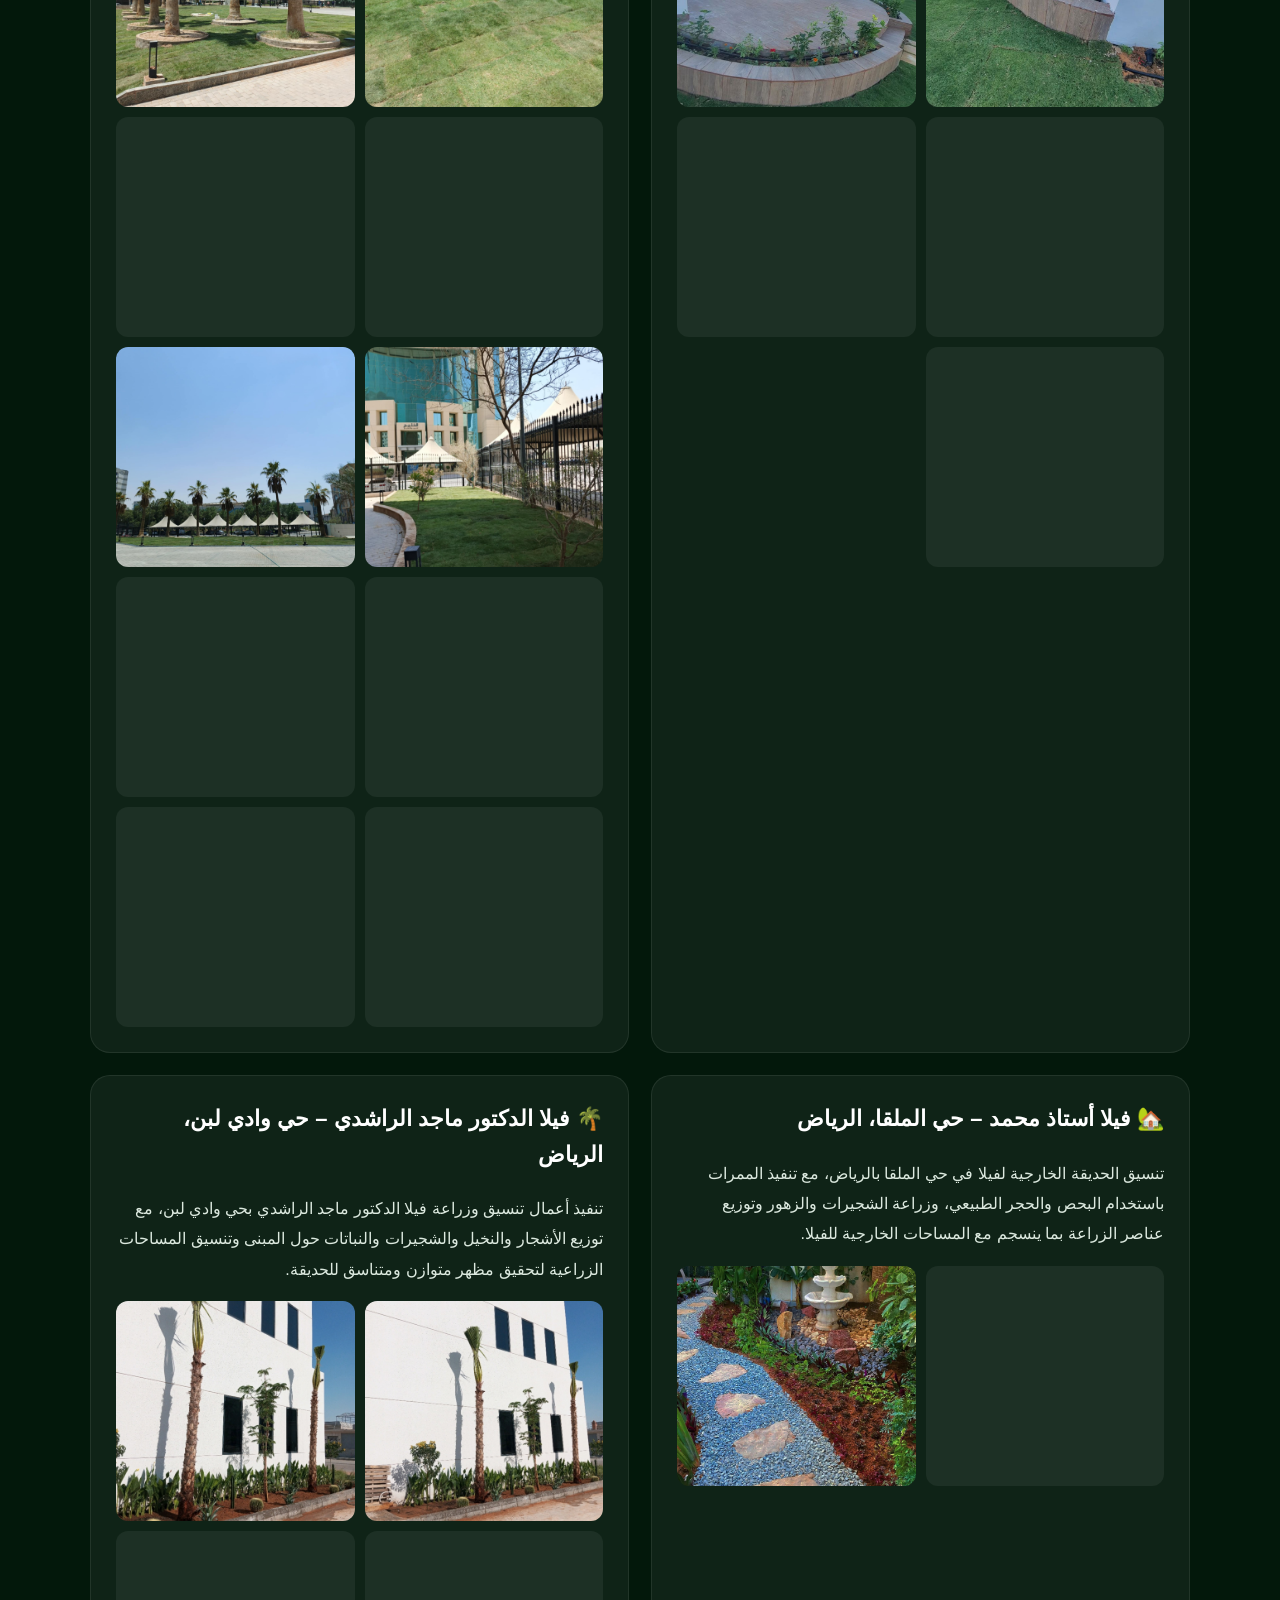
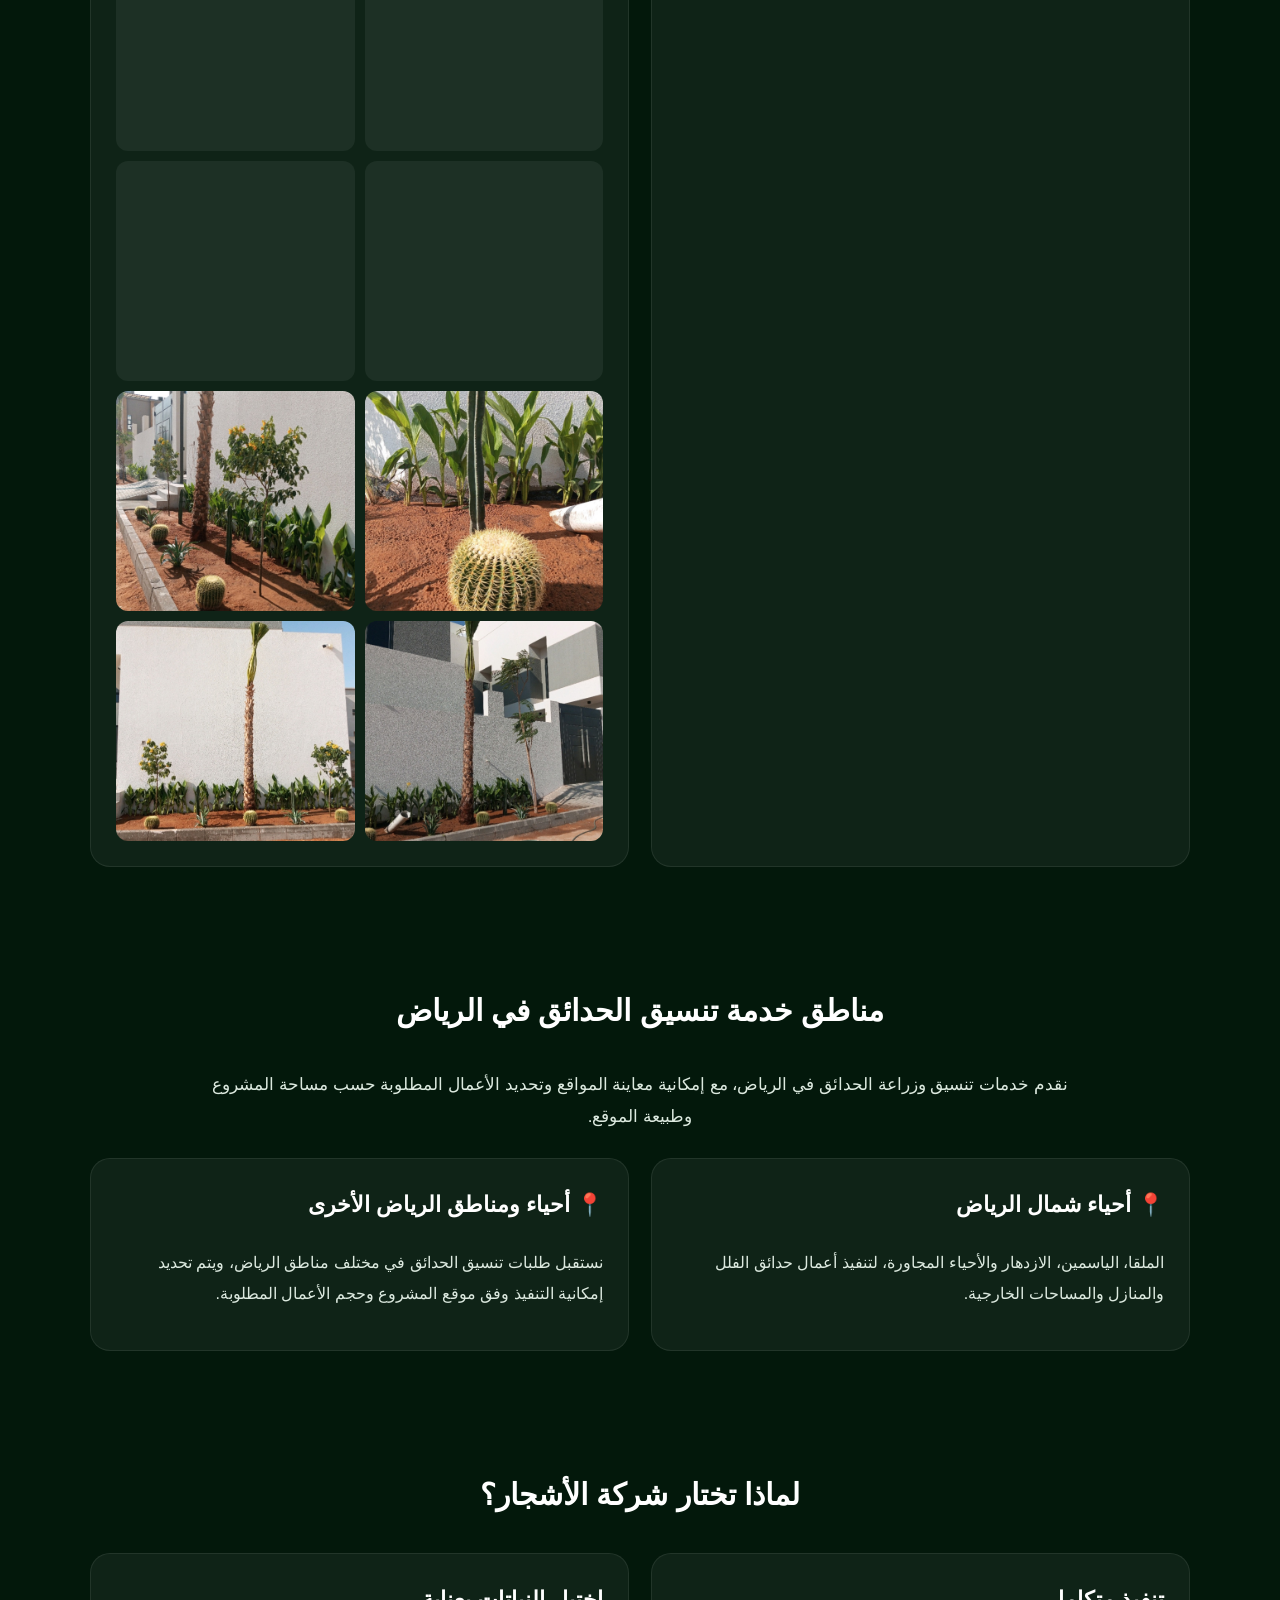
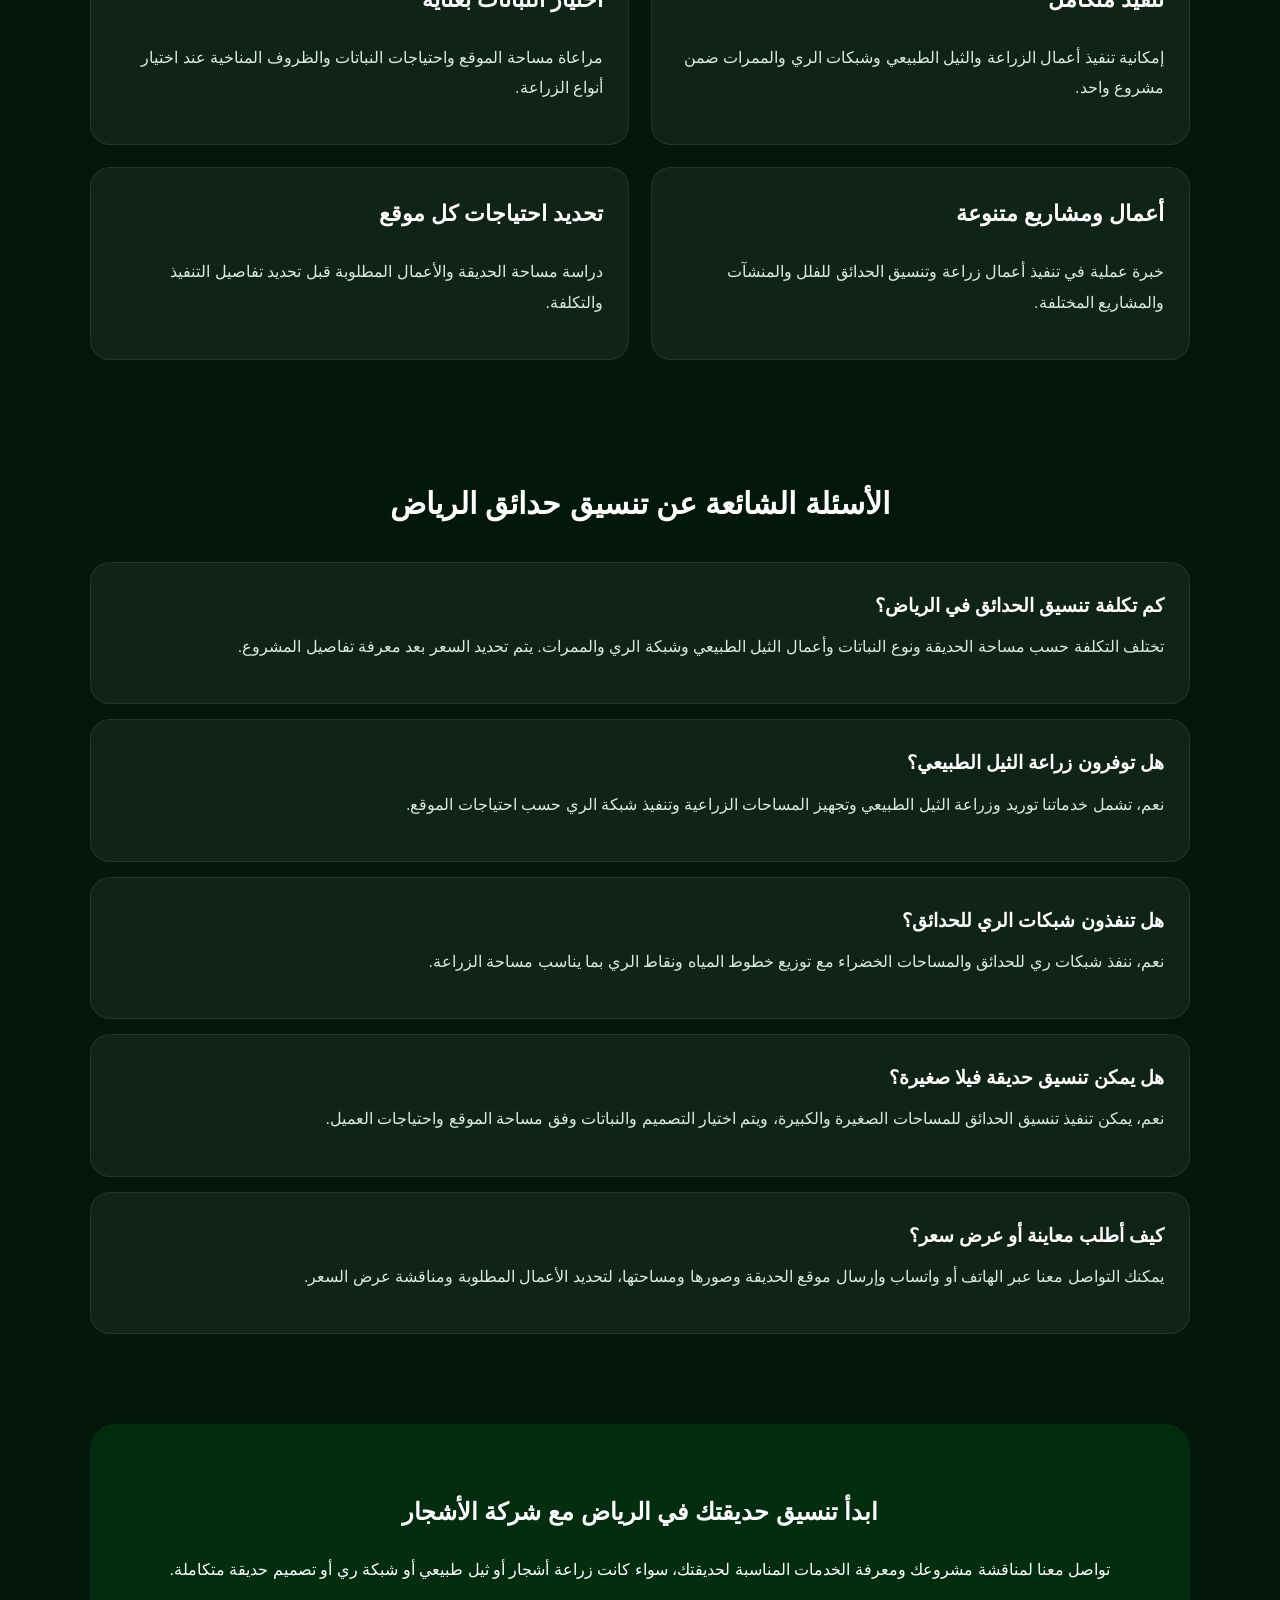
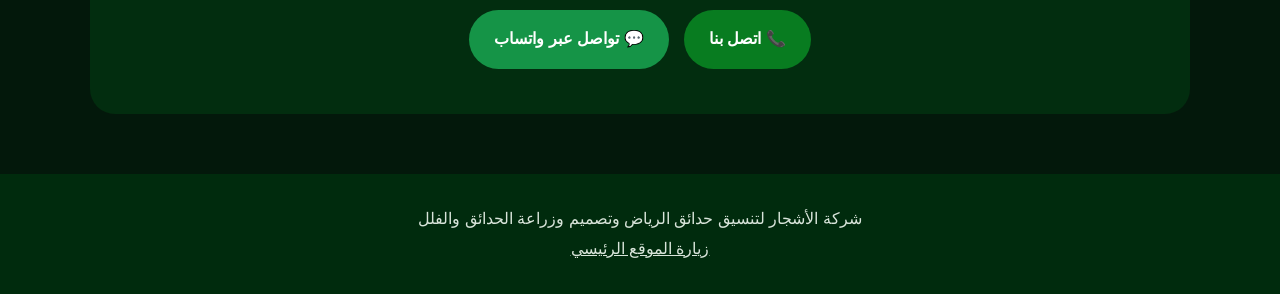
==== commit ba336563: "Add five documented landscape projects to Riyadh page" ====
--- a/landscape-riyadh.html
+++ b/landscape-riyadh.html
@@ -1,9 +1,9 @@
 <!DOCTYPE html>  <html lang="ar" dir="rtl">  
 <head>  
   <meta charset="UTF-8">  
-  <meta name="viewport" content="width=device-width, initial-scale=1.0">    <title>تنسيق حدائق الرياض وتصميم حدائق الفلل | شركة الأشجار</title>    <meta name="description" content="شركة الأشجار لتنفيذ تنسيق حدائق الرياض. تصميم حدائق الفلل والاستراحات، زراعة النخيل والأشجار والزهور، تركيب الثيل الطبيعي وشبكات الري والممرات. تواصل معنا.">    <meta name="robots" content="index, follow">  
+  <meta name="viewport" content="width=device-width, initial-scale=1.0">    <title>تنسيق حدائق الرياض وتصميم حدائق الفلل | شركة الأشجار</title>    <meta name="description" content="شركة الأشجار لتنسيق حدائق الرياض وتنفيذ مشاريع اللاندسكيب للفلل والاستراحات والمنشآت. تعرف على مشاريعنا في جامعة الأمير سلطان وبنبان والملقا ووادي لبن، وخدمات زراعة الأشجار والعشب الطبيعي وشبكات الري.">    <meta name="robots" content="index, follow">  
   <link rel="canonical" href="https://courtirlandscaping.com/landscape-riyadh.html">    <meta property="og:title" content="تنسيق حدائق الرياض وتصميم حدائق الفلل | شركة الأشجار">  
-  <meta property="og:description" content="تعرف على خدمات شركة الأشجار في تنسيق حدائق الرياض وتنفيذ مشاريع الزراعة والثيل الطبيعي وشبكات الري.">  
+  <meta property="og:description" content="استعرض مشاريع شركة الأشجار في تنسيق حدائق الرياض، من حدائق الفلل والاستراحات إلى المساحات الخضراء للمنشآت، مع تنفيذ الزراعة والعشب الطبيعي وشبكات الري.">  
   <meta property="og:url" content="https://courtirlandscaping.com/landscape-riyadh.html">  
   <meta property="og:type" content="website">    <style>  
     * {  
@@ -185,6 +185,19 @@
         font-size: 25px;  
       }  
     }  
+
+    .project-gallery { display:grid; grid-template-columns:repeat(2,minmax(0,1fr)); gap:22px; margin-top:22px; }
+    .project-card { min-width:0; }
+    .project-card h3 { line-height:1.6; }
+    .project-photos { display:grid; grid-template-columns:repeat(2,minmax(0,1fr)); gap:10px; margin-top:16px; }
+    .project-photos img { display:block; width:100%; height:220px; object-fit:cover; border-radius:12px; background:rgba(255,255,255,.06); }
+    @media (max-width:650px) {
+      .project-gallery { grid-template-columns:minmax(0,1fr); gap:16px; }
+      .project-photos { grid-template-columns:repeat(2,minmax(0,1fr)); gap:8px; }
+      .project-photos img { height:150px; }
+      .project-card { padding:18px; }
+    }
+
   </style>  </head>  <body>  <header>  
   <div class="container">  
     <div class="logo">🌿 شركة الأشجار</div>  
@@ -351,6 +364,12 @@
       </p>  
     </article>  
 
+  </div>
+  <div class="project-gallery" aria-label="صور المشاريع المنفذة">
+  <article class="card project-card"><h3>🌿 استراحة بنبان – الرياض</h3><p>تنفيذ تنسيق استراحة بنبان، بما يشمل زراعة نحو 1,100 متر مربع من العشب الطبيعي، وتجهيز الممرات وتركيب شبكة ري، إلى جانب زراعة الشجيرات العطرية والزهور لتوفير مساحة خارجية مناسبة للاستخدام والاستجمام.</p><div class="project-photos"><img src="gallery/8682.webp" alt="تنسيق وزراعة استراحة بنبان في الرياض – صورة 1" loading="lazy" decoding="async"><img src="gallery/8683.webp" alt="تنسيق وزراعة استراحة بنبان في الرياض – صورة 2" loading="lazy" decoding="async"><img src="gallery/8684.webp" alt="تنسيق وزراعة استراحة بنبان في الرياض – صورة 3" loading="lazy" decoding="async"><img src="gallery/8685.webp" alt="تنسيق وزراعة استراحة بنبان في الرياض – صورة 4" loading="lazy" decoding="async"><img src="gallery/8686.webp" alt="تنسيق وزراعة استراحة بنبان في الرياض – صورة 5" loading="lazy" decoding="async"></div></article>
+  <article class="card project-card"><h3>🏢 الهيئة العامة للمساحة والمعلومات الجيومكانية</h3><p>أعمال تنسيق وزراعة المساحات الخارجية بمقر الهيئة العامة للمساحة والمعلومات الجيومكانية، شملت فرش العشب الطبيعي وتنسيق الأشجار والنخيل وتنفيذ شبكة ري للمسطحات المزروعة، بما يعزز المشهد العام للموقع.</p><div class="project-photos"><img src="gallery/12622.jpg" alt="أعمال اللاندسكيب في الهيئة العامة للمساحة والمعلومات الجيومكانية – صورة 1" loading="lazy" decoding="async"><img src="gallery/12623.jpg" alt="أعمال اللاندسكيب في الهيئة العامة للمساحة والمعلومات الجيومكانية – صورة 2" loading="lazy" decoding="async"><img src="gallery/12626.jpg" alt="أعمال اللاندسكيب في الهيئة العامة للمساحة والمعلومات الجيومكانية – صورة 3" loading="lazy" decoding="async"><img src="gallery/12627.jpg" alt="أعمال اللاندسكيب في الهيئة العامة للمساحة والمعلومات الجيومكانية – صورة 4" loading="lazy" decoding="async"><img src="gallery/12628.jpg" alt="أعمال اللاندسكيب في الهيئة العامة للمساحة والمعلومات الجيومكانية – صورة 5" loading="lazy" decoding="async"><img src="gallery/12629.jpg" alt="أعمال اللاندسكيب في الهيئة العامة للمساحة والمعلومات الجيومكانية – صورة 6" loading="lazy" decoding="async"><img src="gallery/12630.jpg" alt="أعمال اللاندسكيب في الهيئة العامة للمساحة والمعلومات الجيومكانية – صورة 7" loading="lazy" decoding="async"><img src="gallery/12631.jpg" alt="أعمال اللاندسكيب في الهيئة العامة للمساحة والمعلومات الجيومكانية – صورة 8" loading="lazy" decoding="async"><img src="gallery/12632.jpg" alt="أعمال اللاندسكيب في الهيئة العامة للمساحة والمعلومات الجيومكانية – صورة 9" loading="lazy" decoding="async"><img src="gallery/12633.jpg" alt="أعمال اللاندسكيب في الهيئة العامة للمساحة والمعلومات الجيومكانية – صورة 10" loading="lazy" decoding="async"></div></article>
+  <article class="card project-card"><h3>🏡 فيلا أستاذ محمد – حي الملقا، الرياض</h3><p>تنسيق الحديقة الخارجية لفيلا في حي الملقا بالرياض، مع تنفيذ الممرات باستخدام البحص والحجر الطبيعي، وزراعة الشجيرات والزهور وتوزيع عناصر الزراعة بما ينسجم مع المساحات الخارجية للفيلا.</p><div class="project-photos"><img src="gallery/11412.jpg" alt="تنسيق حديقة فيلا أستاذ محمد بحي الملقا – صورة 1" loading="lazy" decoding="async"><img src="gallery/11414.jpg" alt="تنسيق حديقة فيلا أستاذ محمد بحي الملقا – صورة 2" loading="lazy" decoding="async"></div></article>
+  <article class="card project-card"><h3>🌴 فيلا الدكتور ماجد الراشدي – حي وادي لبن، الرياض</h3><p>تنفيذ أعمال تنسيق وزراعة فيلا الدكتور ماجد الراشدي بحي وادي لبن، مع توزيع الأشجار والنخيل والشجيرات والنباتات حول المبنى وتنسيق المساحات الزراعية لتحقيق مظهر متوازن ومتناسق للحديقة.</p><div class="project-photos"><img src="gallery/11482.png" alt="تنسيق وزراعة فيلا الدكتور ماجد الراشدي بحي وادي لبن – صورة 1" loading="lazy" decoding="async"><img src="gallery/11484.png" alt="تنسيق وزراعة فيلا الدكتور ماجد الراشدي بحي وادي لبن – صورة 2" loading="lazy" decoding="async"><img src="gallery/11485.png" alt="تنسيق وزراعة فيلا الدكتور ماجد الراشدي بحي وادي لبن – صورة 3" loading="lazy" decoding="async"><img src="gallery/11486.png" alt="تنسيق وزراعة فيلا الدكتور ماجد الراشدي بحي وادي لبن – صورة 4" loading="lazy" decoding="async"><img src="gallery/11488.png" alt="تنسيق وزراعة فيلا الدكتور ماجد الراشدي بحي وادي لبن – صورة 5" loading="lazy" decoding="async"><img src="gallery/11489.png" alt="تنسيق وزراعة فيلا الدكتور ماجد الراشدي بحي وادي لبن – صورة 6" loading="lazy" decoding="async"><img src="gallery/11490.png" alt="تنسيق وزراعة فيلا الدكتور ماجد الراشدي بحي وادي لبن – صورة 7" loading="lazy" decoding="async"><img src="gallery/11491.png" alt="تنسيق وزراعة فيلا الدكتور ماجد الراشدي بحي وادي لبن – صورة 8" loading="lazy" decoding="async"><img src="gallery/11492.png" alt="تنسيق وزراعة فيلا الدكتور ماجد الراشدي بحي وادي لبن – صورة 9" loading="lazy" decoding="async"><img src="gallery/11494.png" alt="تنسيق وزراعة فيلا الدكتور ماجد الراشدي بحي وادي لبن – صورة 10" loading="lazy" decoding="async"></div></article>
   </div>  
 </div>
 
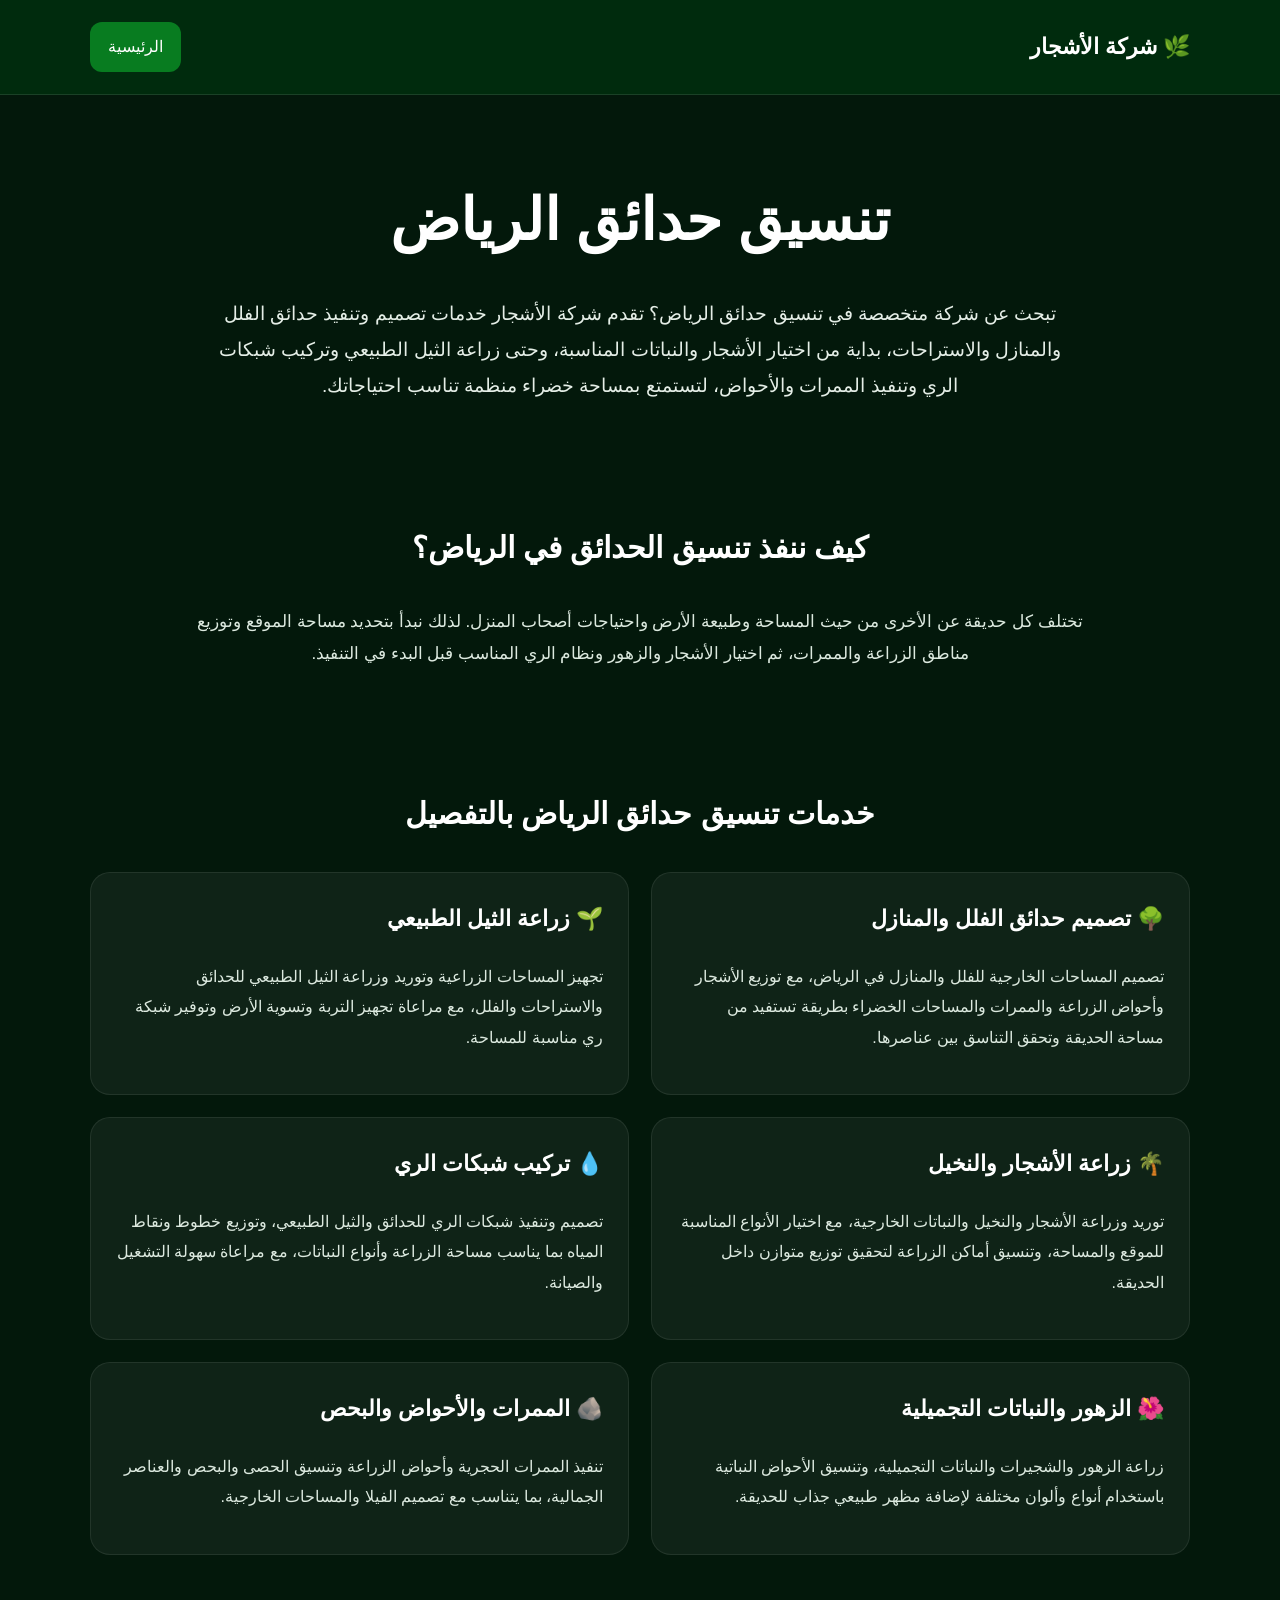
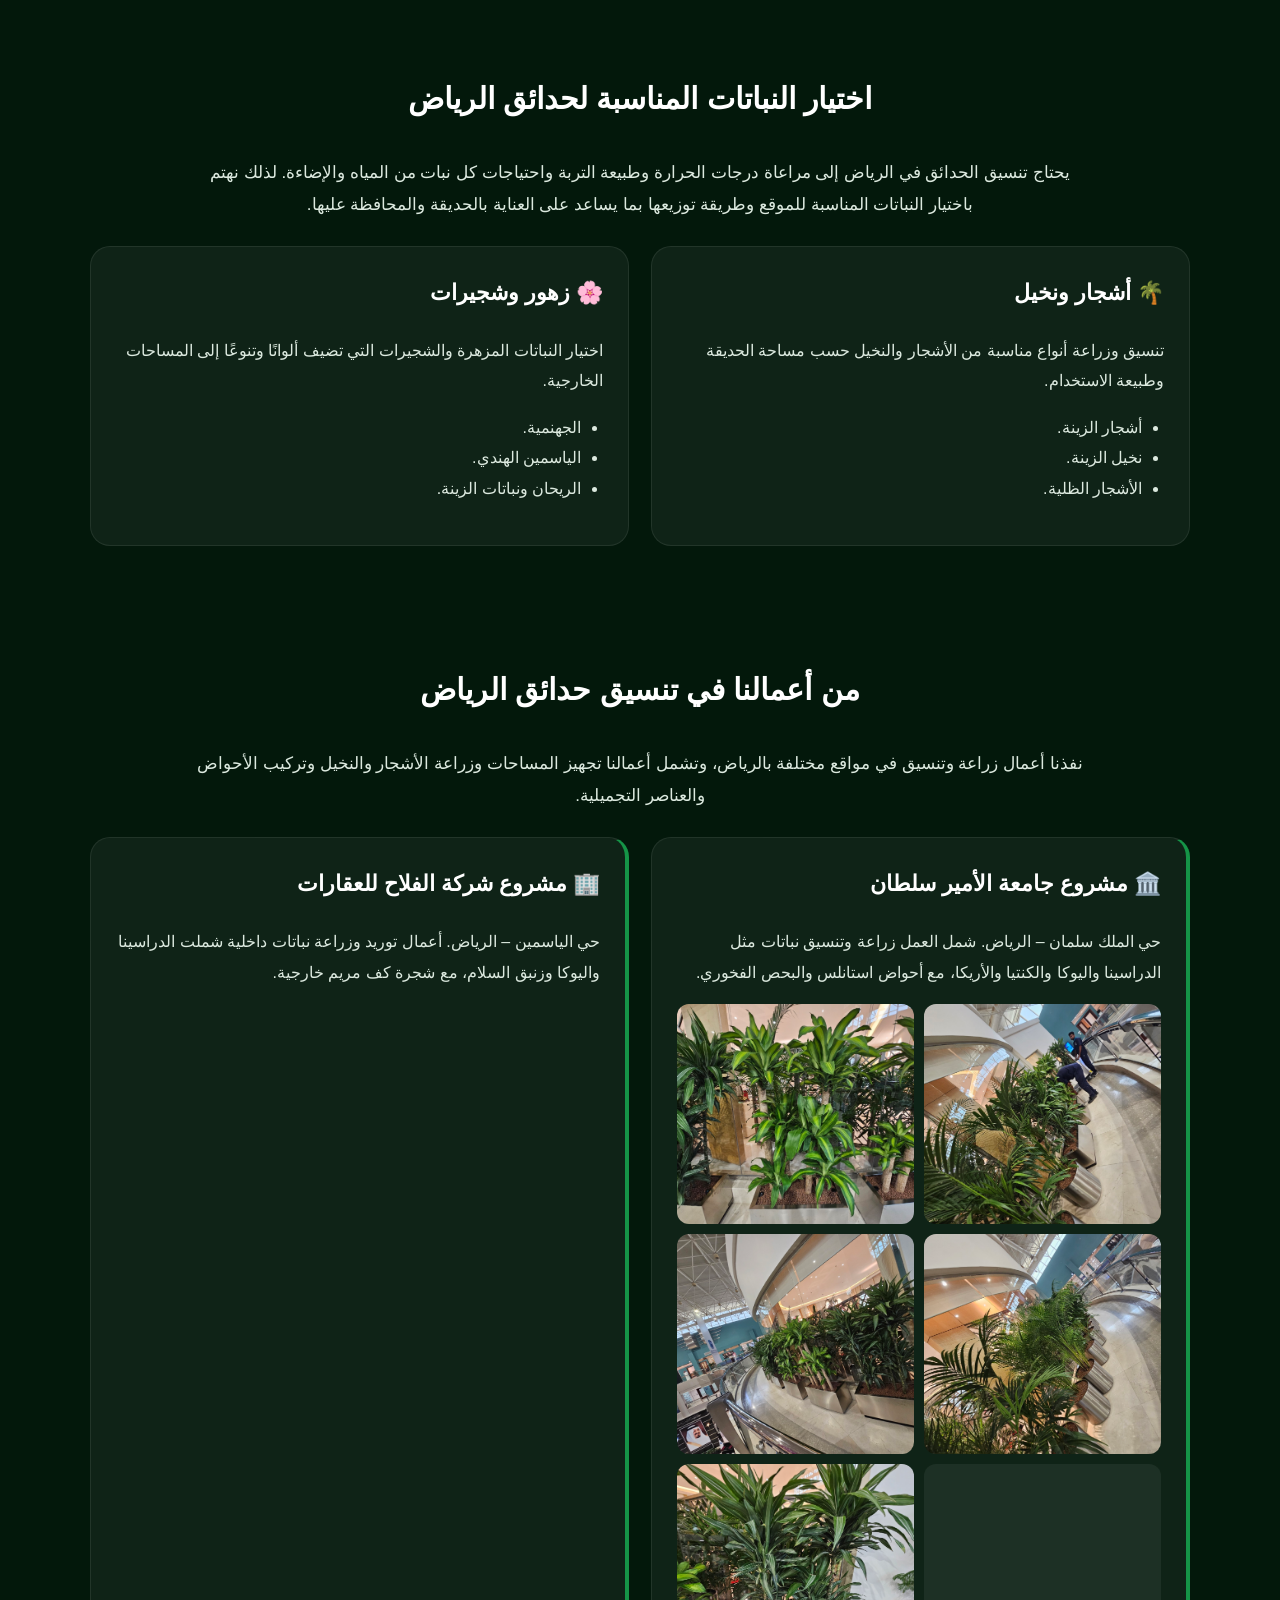
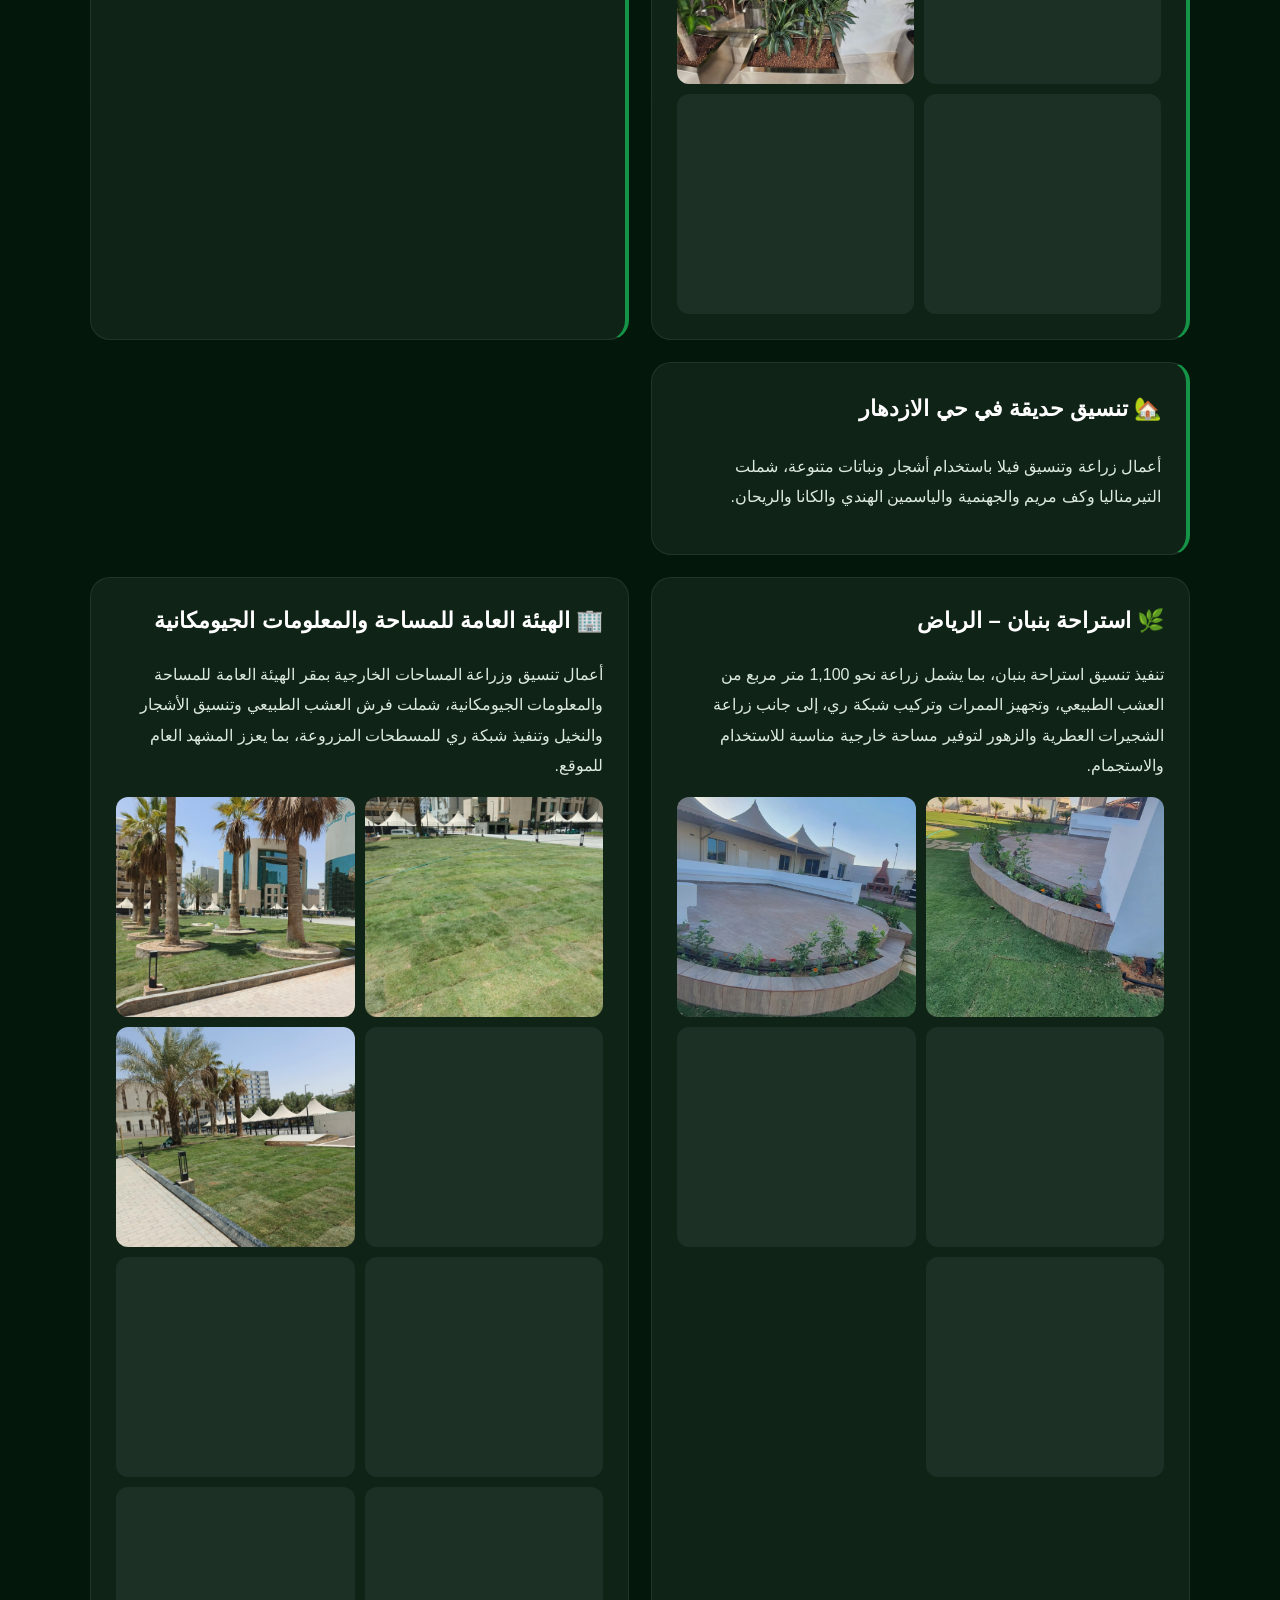
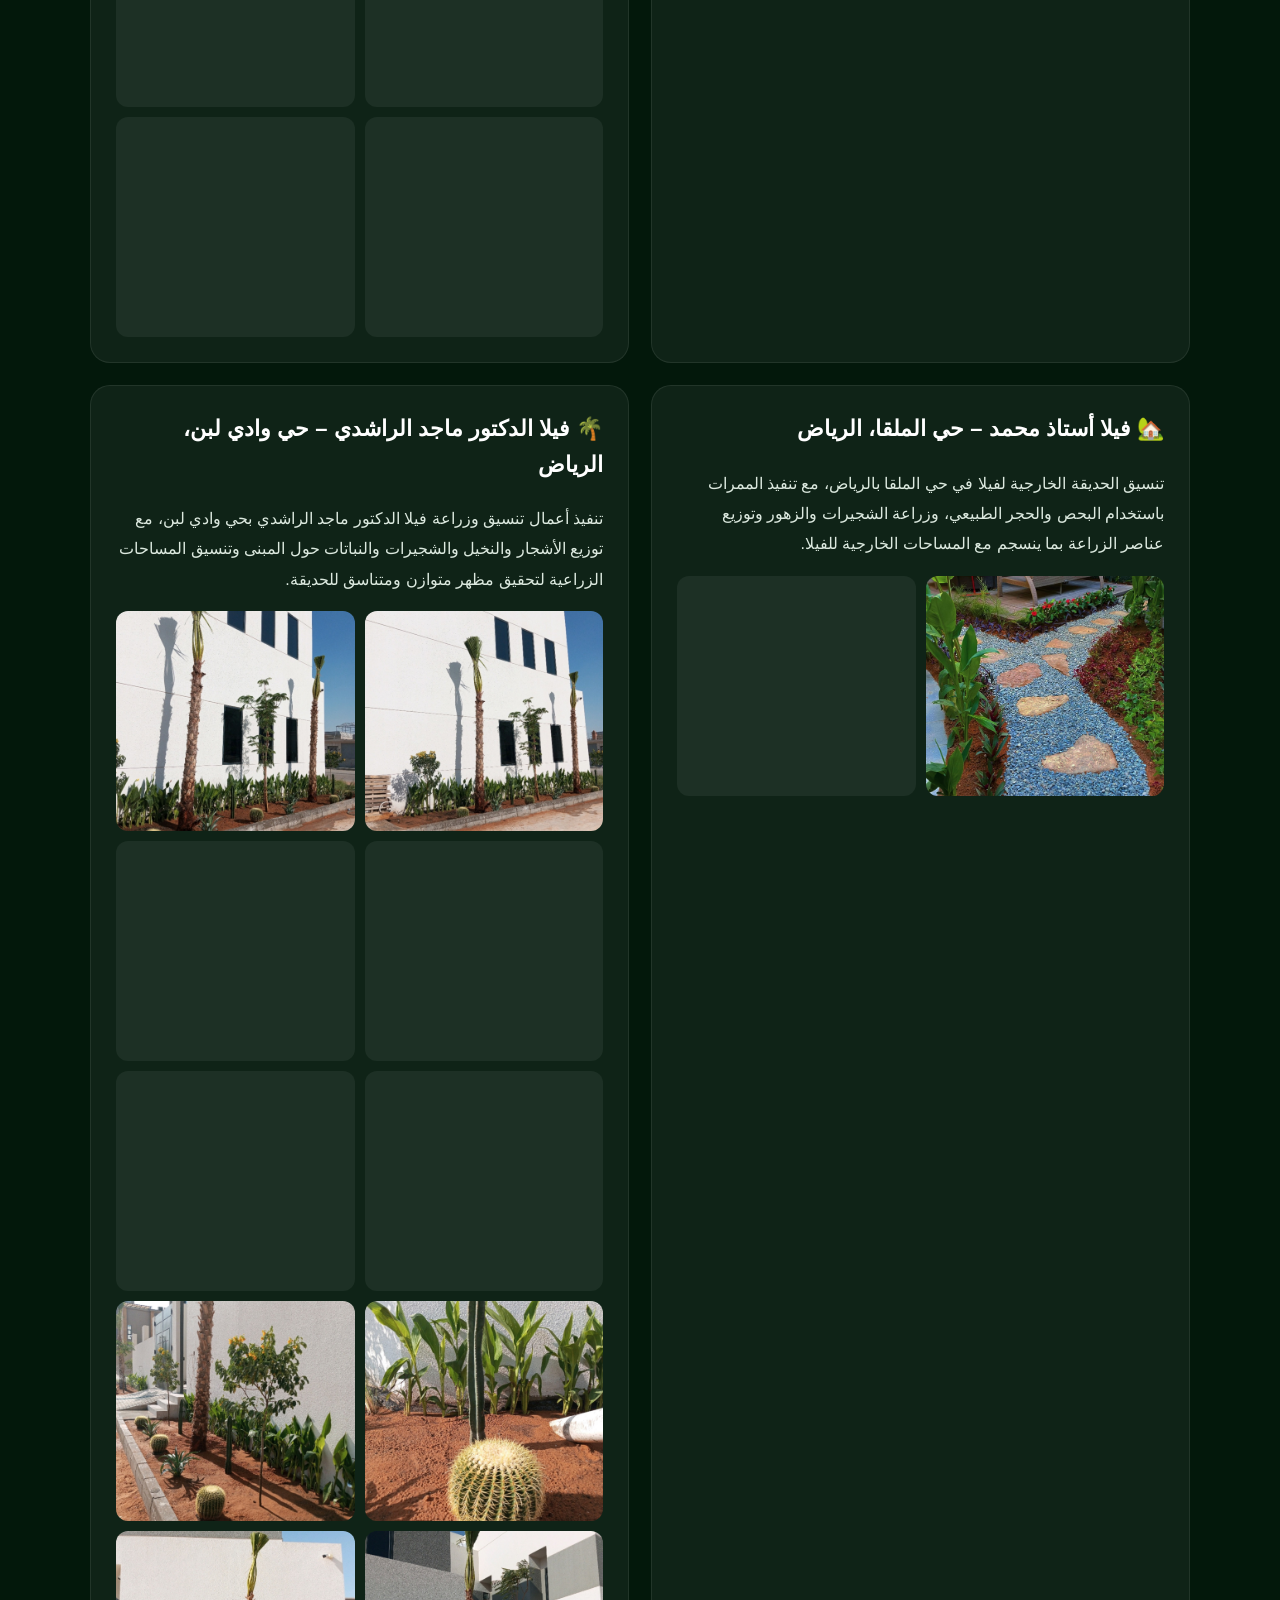
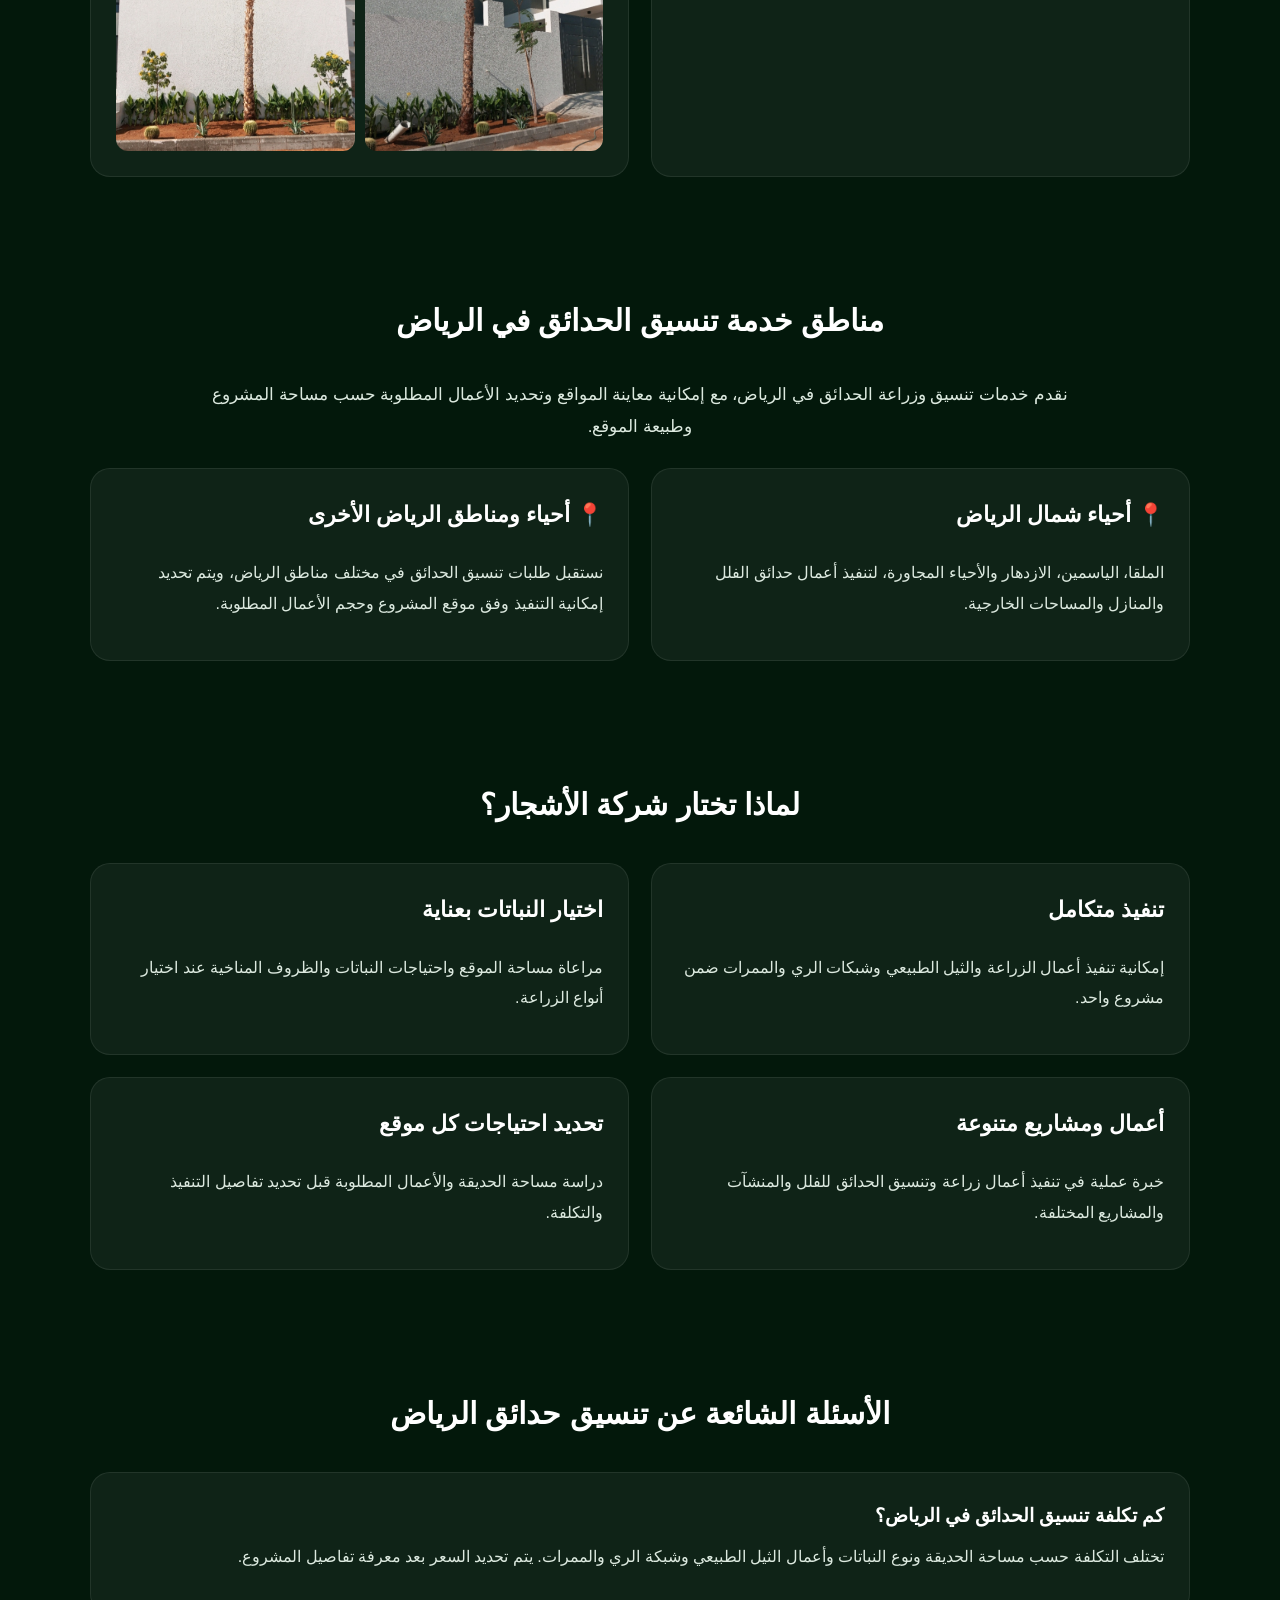
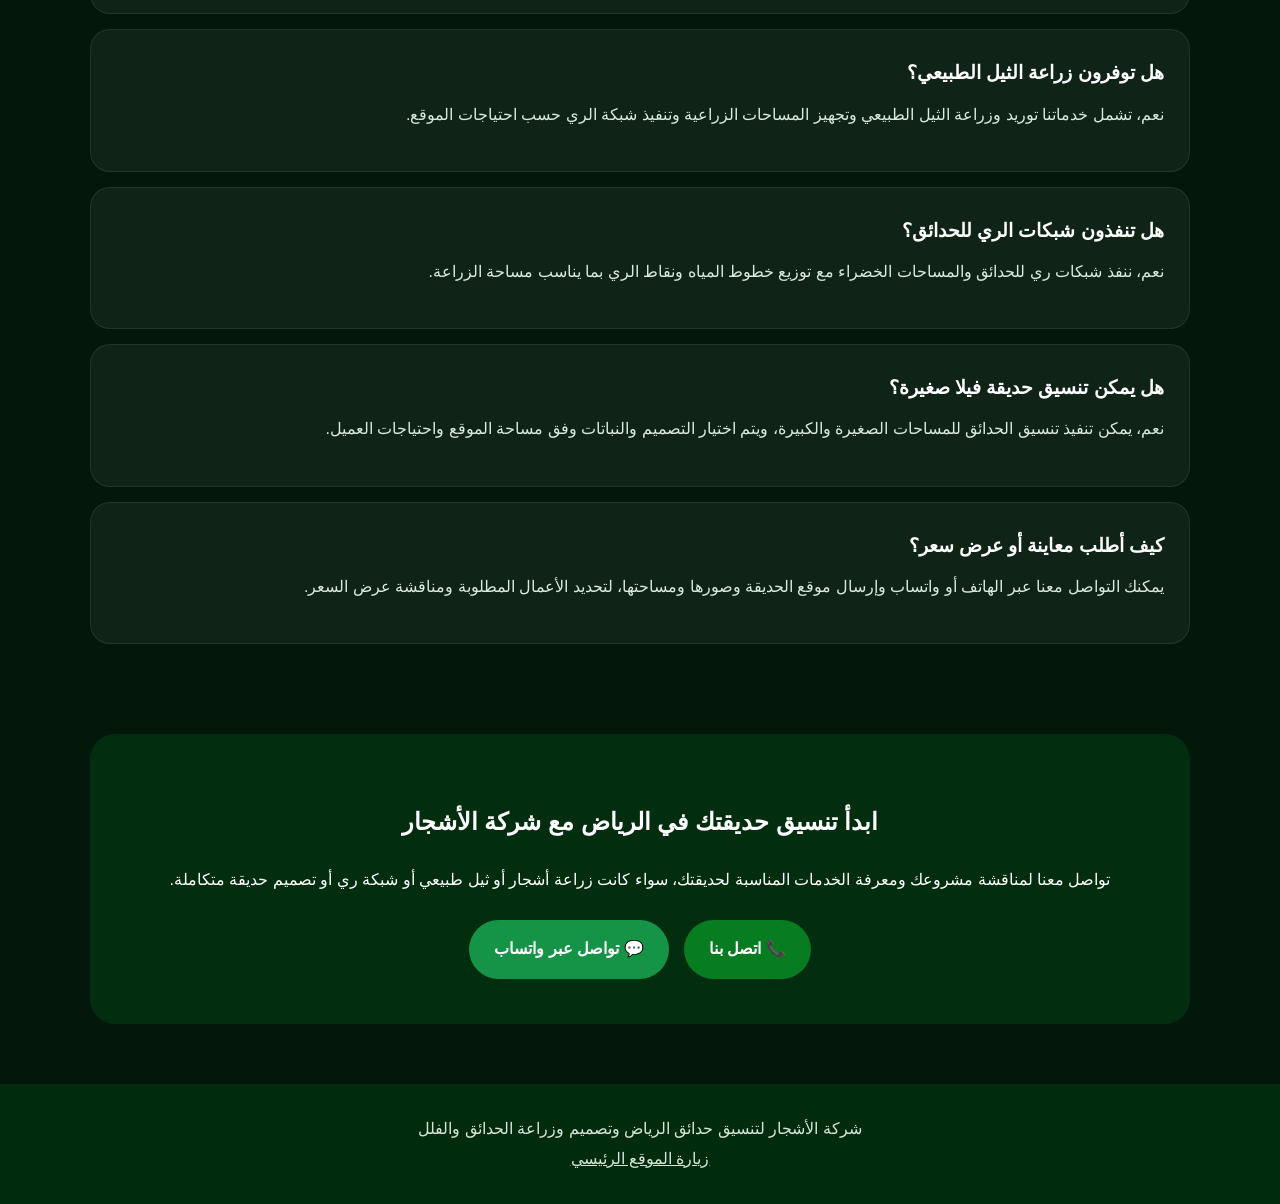
==== commit b0e235ab: "Add existing university project photo gallery" ====
--- a/landscape-riyadh.html
+++ b/landscape-riyadh.html
@@ -343,10 +343,13 @@
         شمل العمل زراعة وتنسيق نباتات مثل الدراسينا  
         واليوكا والكنتيا والأريكا، مع أحواض استانلس  
         والبحص الفخوري.  
-      </p>  
-    </article>  
-
-    <article class="card project-note">  
+      </p>
+      <div class="project-photos">
+        <img src="13001.jpg" alt="تنسيق وزراعة جامعة الأمير سلطان بحي الملك سلمان – صورة 1" loading="lazy" decoding="async"><img src="13002.jpg" alt="تنسيق وزراعة جامعة الأمير سلطان بحي الملك سلمان – صورة 2" loading="lazy" decoding="async"><img src="13003.jpg" alt="تنسيق وزراعة جامعة الأمير سلطان بحي الملك سلمان – صورة 3" loading="lazy" decoding="async"><img src="13004.jpg" alt="تنسيق وزراعة جامعة الأمير سلطان بحي الملك سلمان – صورة 4" loading="lazy" decoding="async"><img src="13005.jpg" alt="تنسيق وزراعة جامعة الأمير سلطان بحي الملك سلمان – صورة 5" loading="lazy" decoding="async"><img src="13006.jpg" alt="تنسيق وزراعة جامعة الأمير سلطان بحي الملك سلمان – صورة 6" loading="lazy" decoding="async"><img src="13007.jpg" alt="تنسيق وزراعة جامعة الأمير سلطان بحي الملك سلمان – صورة 7" loading="lazy" decoding="async"><img src="13008.jpg" alt="تنسيق وزراعة جامعة الأمير سلطان بحي الملك سلمان – صورة 8" loading="lazy" decoding="async">
+      </div>
+    </article>
+
+    <article class="card project-note">
       <h3>🏢 مشروع شركة الفلاح للعقارات</h3>  
       <p>  
         حي الياسمين – الرياض.  
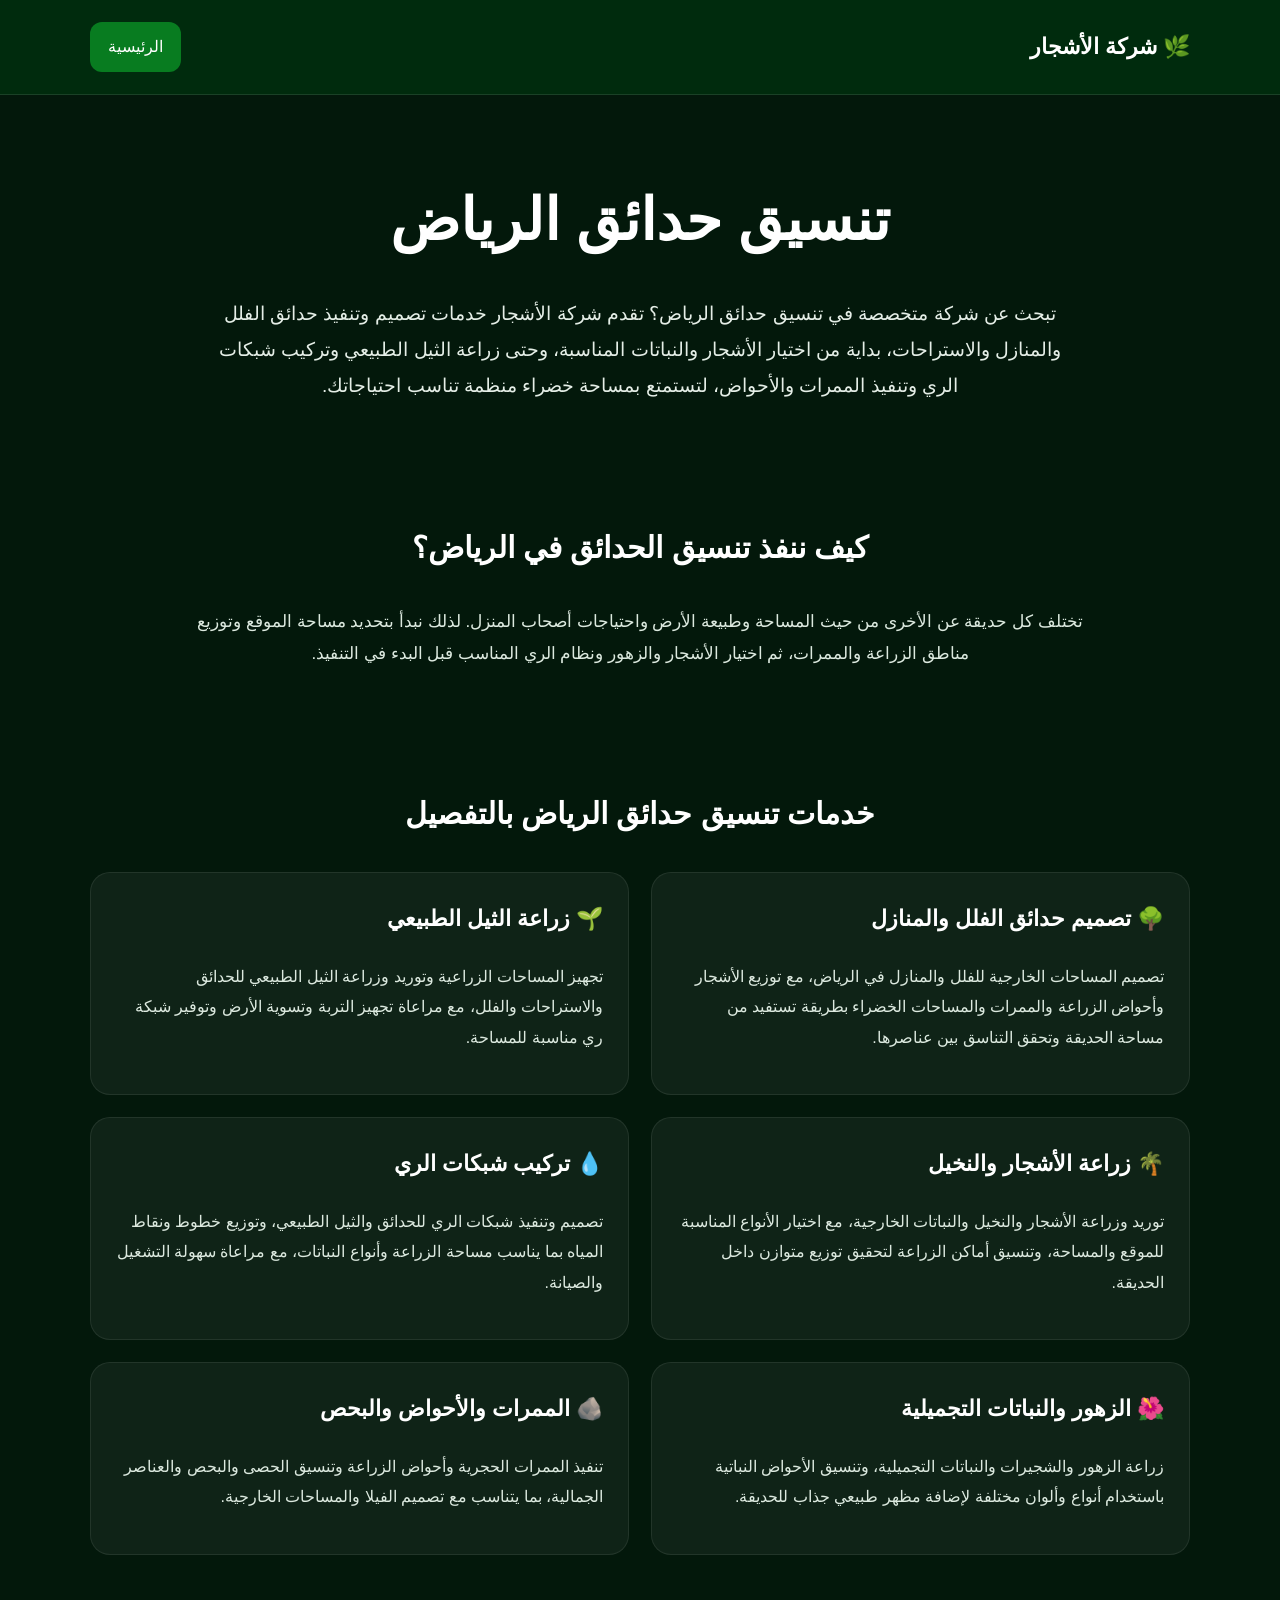
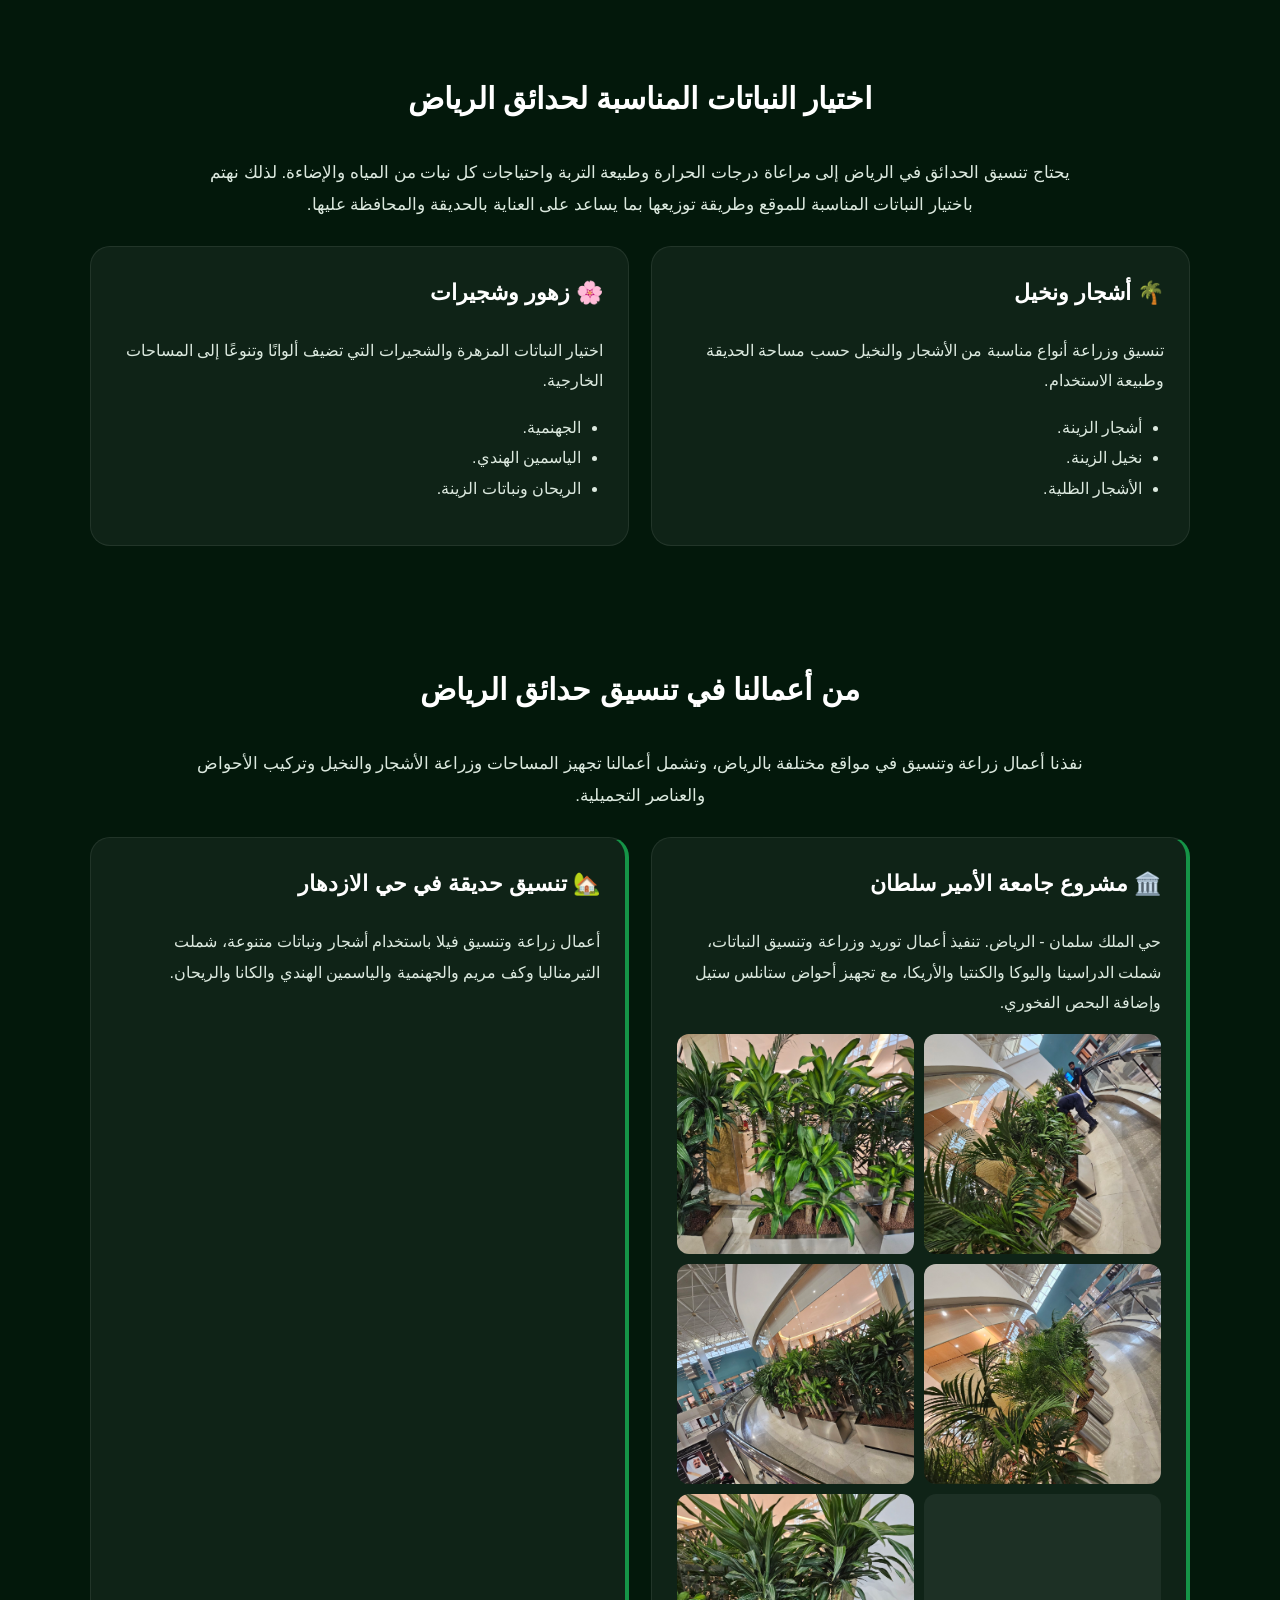
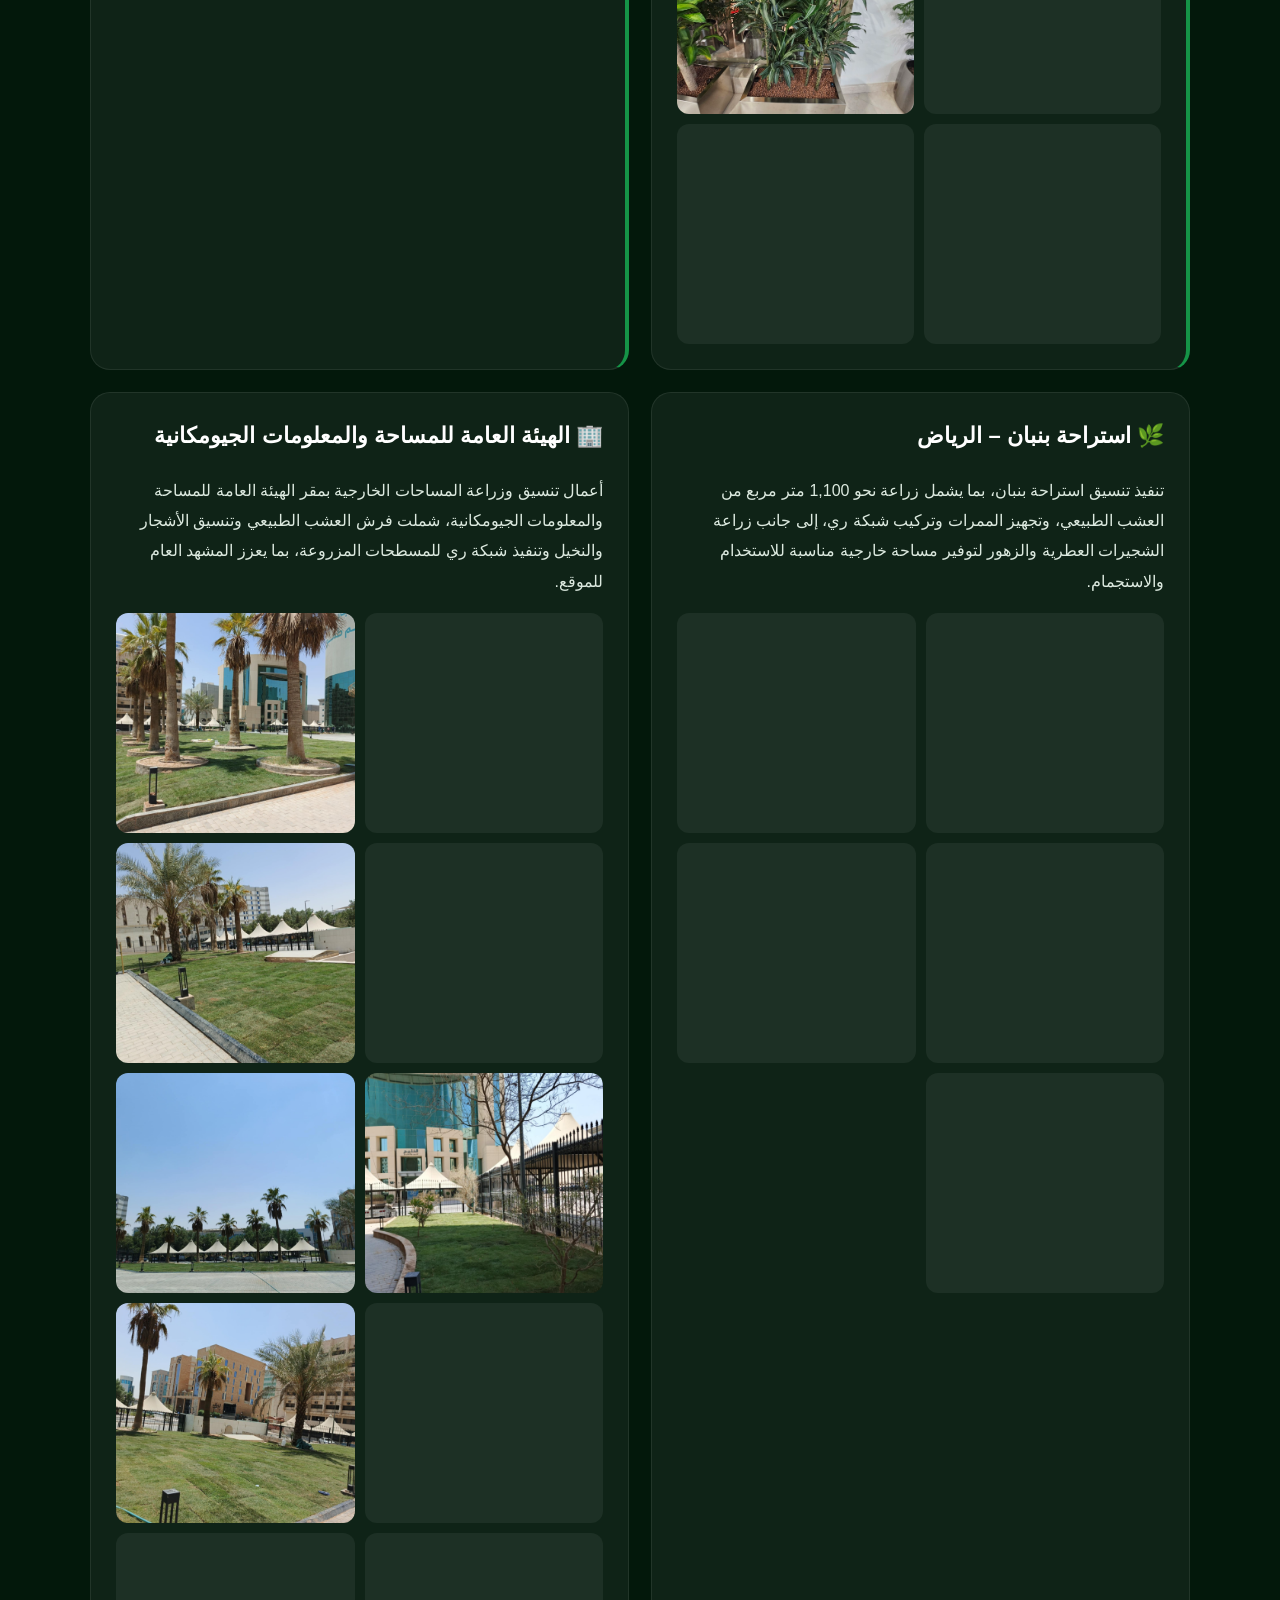
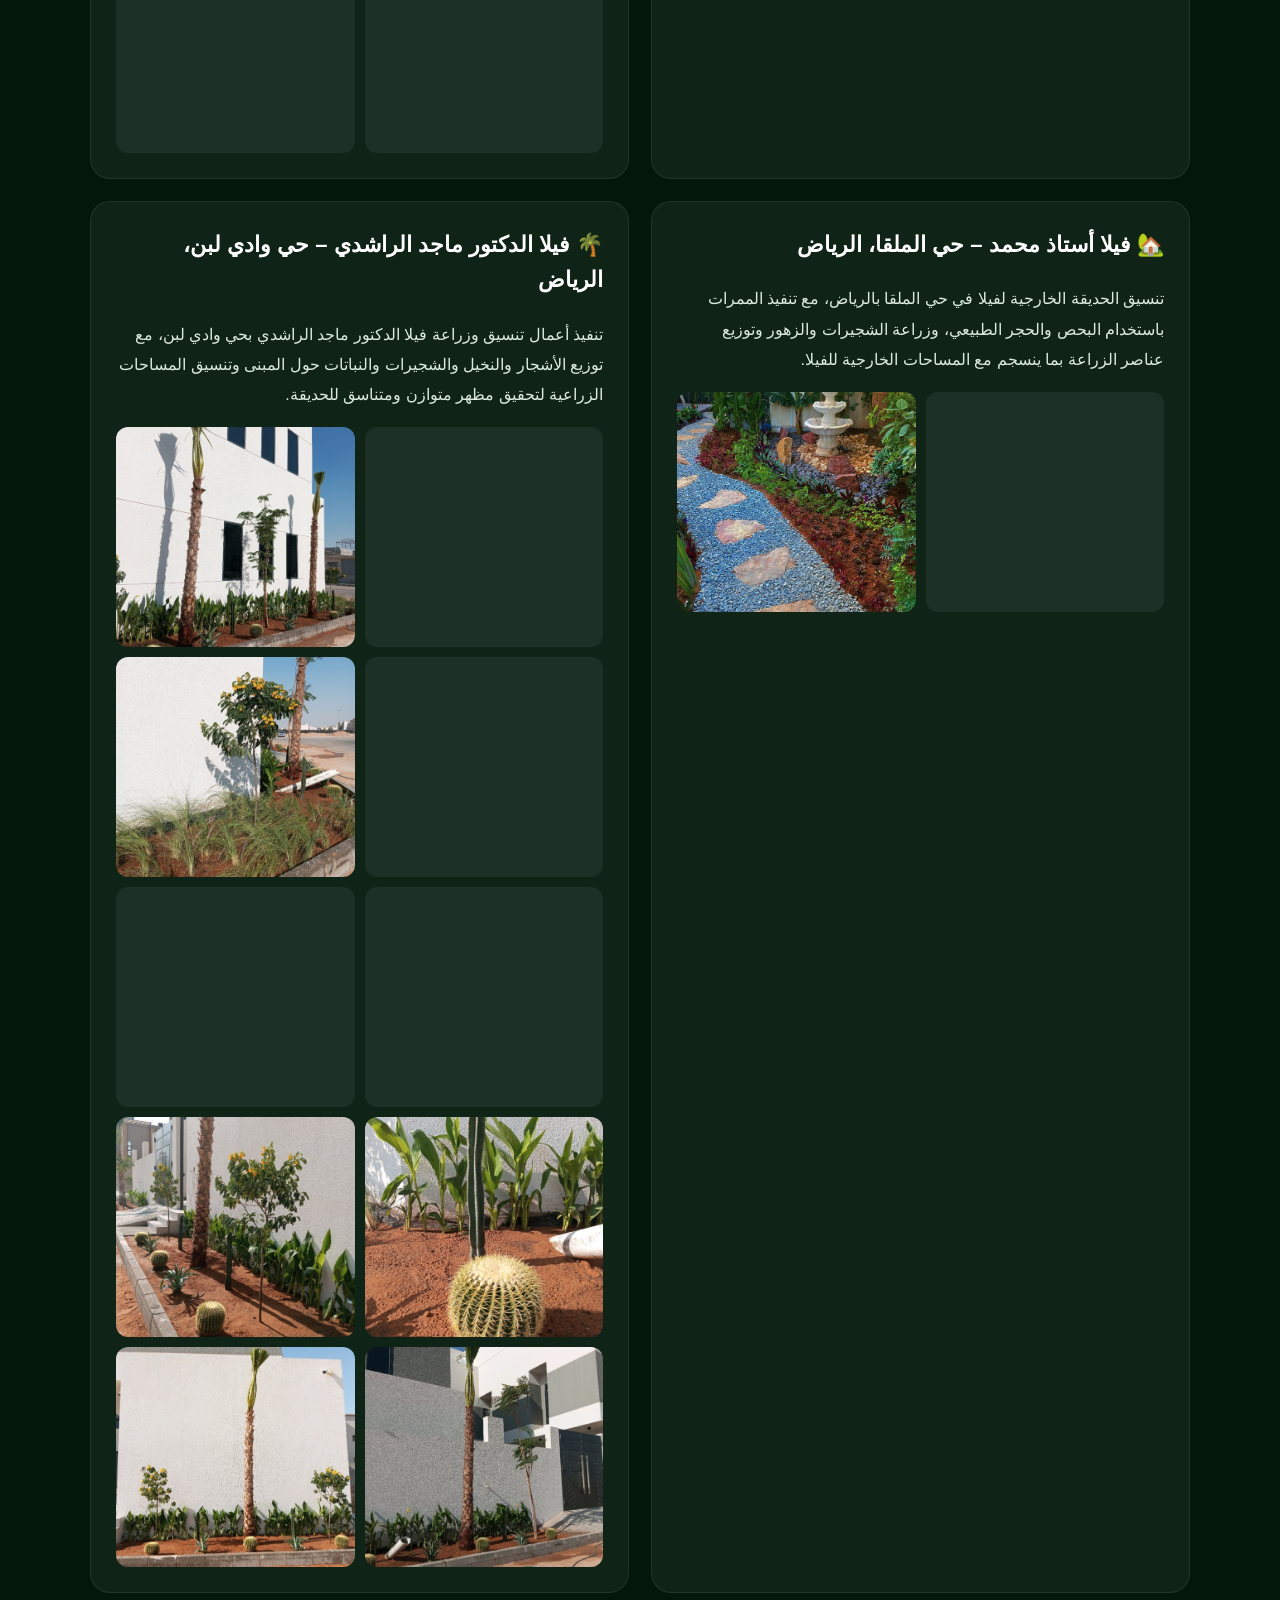
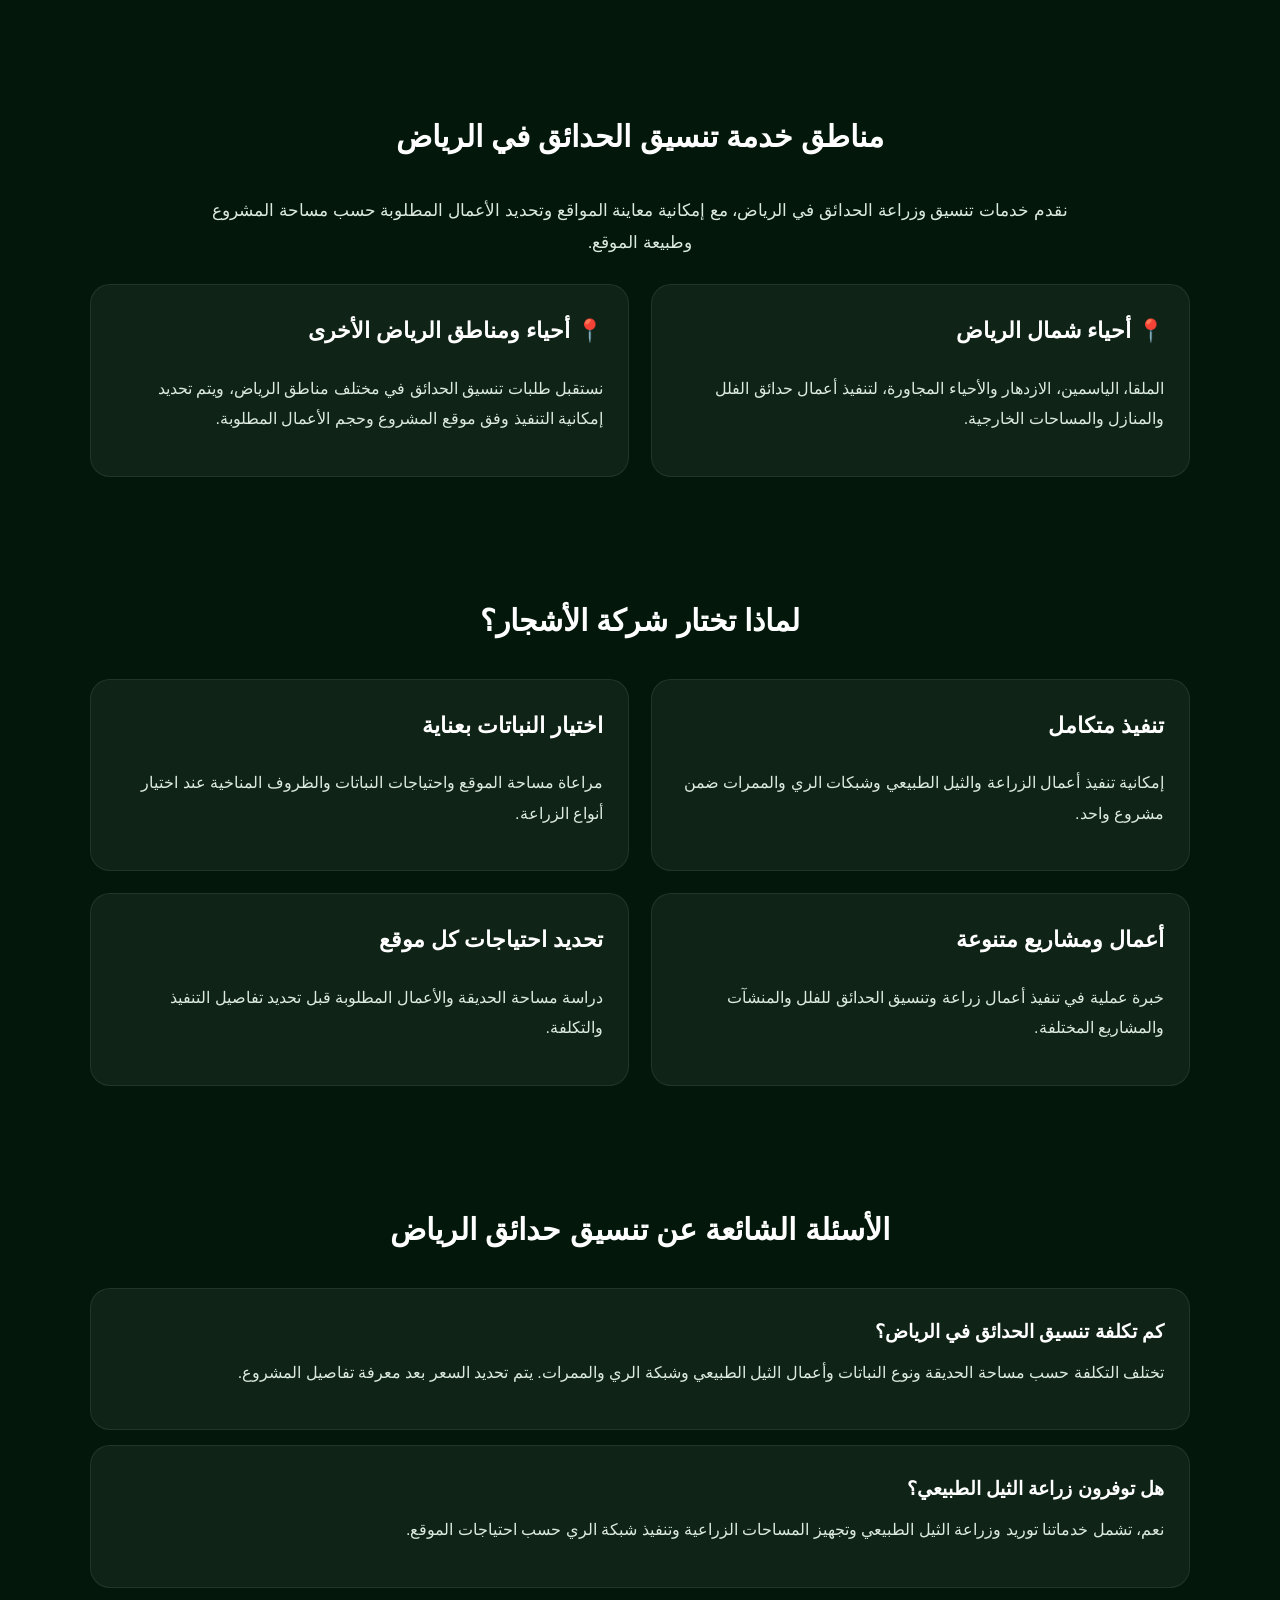
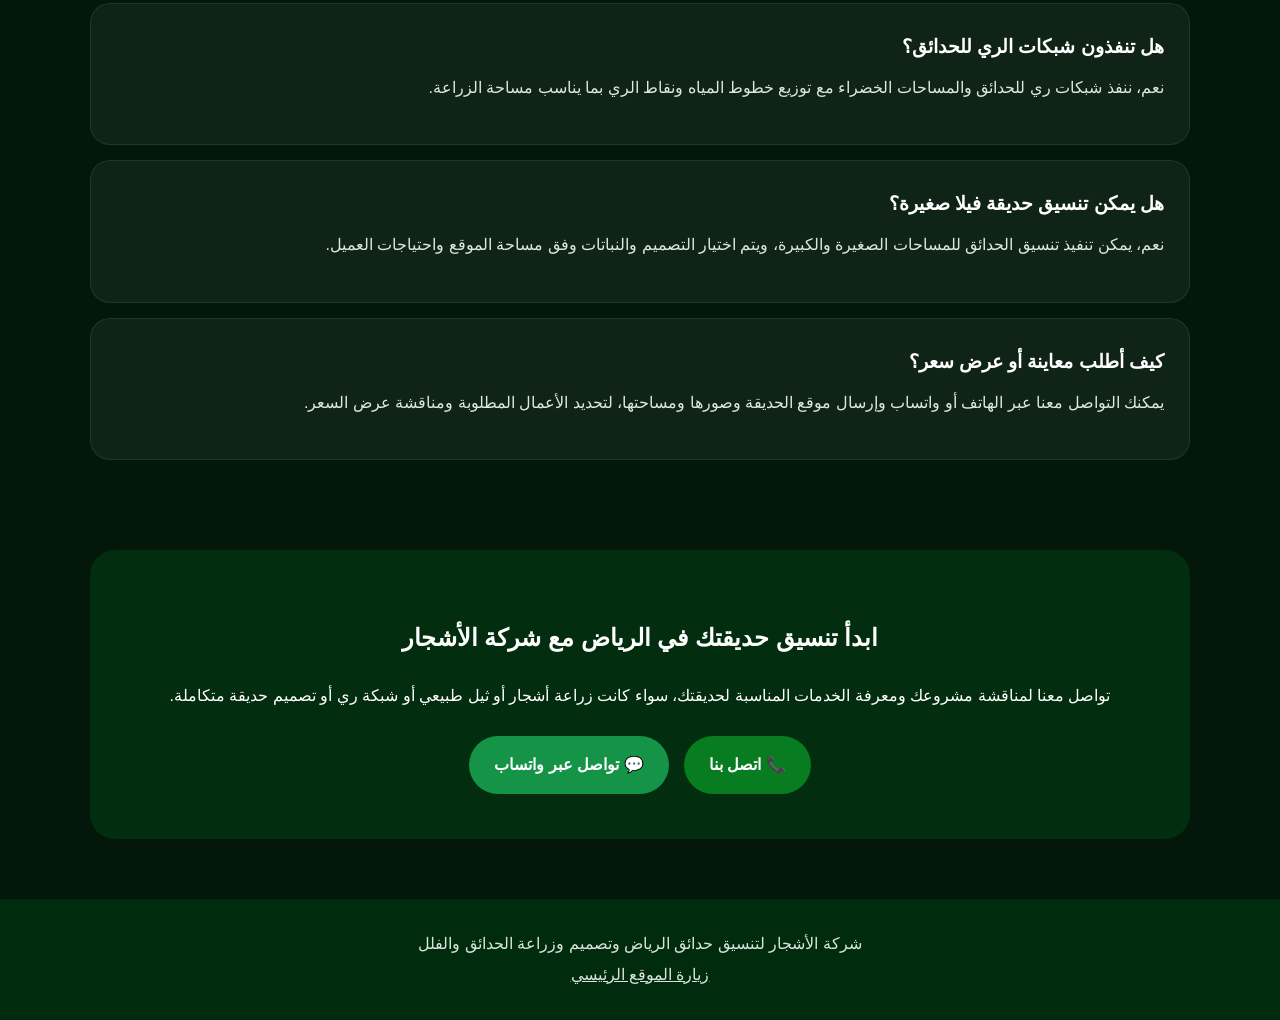
==== commit f3d648ff: "Revise project descriptions in landscape-riyadh.html Updated project description for جامعة الأمير سل" ====
--- a/landscape-riyadh.html
+++ b/landscape-riyadh.html
@@ -338,25 +338,17 @@
 
     <article class="card project-note">  
       <h3>🏛️ مشروع جامعة الأمير سلطان</h3>  
-      <p>  
-        حي الملك سلمان – الرياض.  
-        شمل العمل زراعة وتنسيق نباتات مثل الدراسينا  
-        واليوكا والكنتيا والأريكا، مع أحواض استانلس  
-        والبحص الفخوري.  
-      </p>
+      <p>
+حي الملك سلمان - الرياض.
+تنفيذ أعمال توريد وزراعة وتنسيق النباتات، شملت الدراسينا
+واليوكا والكنتيا والأريكا، مع تجهيز أحواض ستانلس ستيل
+وإضافة البحص الفخوري.
+      </p>                 
+      
       <div class="project-photos">
         <img src="13001.jpg" alt="تنسيق وزراعة جامعة الأمير سلطان بحي الملك سلمان – صورة 1" loading="lazy" decoding="async"><img src="13002.jpg" alt="تنسيق وزراعة جامعة الأمير سلطان بحي الملك سلمان – صورة 2" loading="lazy" decoding="async"><img src="13003.jpg" alt="تنسيق وزراعة جامعة الأمير سلطان بحي الملك سلمان – صورة 3" loading="lazy" decoding="async"><img src="13004.jpg" alt="تنسيق وزراعة جامعة الأمير سلطان بحي الملك سلمان – صورة 4" loading="lazy" decoding="async"><img src="13005.jpg" alt="تنسيق وزراعة جامعة الأمير سلطان بحي الملك سلمان – صورة 5" loading="lazy" decoding="async"><img src="13006.jpg" alt="تنسيق وزراعة جامعة الأمير سلطان بحي الملك سلمان – صورة 6" loading="lazy" decoding="async"><img src="13007.jpg" alt="تنسيق وزراعة جامعة الأمير سلطان بحي الملك سلمان – صورة 7" loading="lazy" decoding="async"><img src="13008.jpg" alt="تنسيق وزراعة جامعة الأمير سلطان بحي الملك سلمان – صورة 8" loading="lazy" decoding="async">
       </div>
-    </article>
-
-    <article class="card project-note">
-      <h3>🏢 مشروع شركة الفلاح للعقارات</h3>  
-      <p>  
-        حي الياسمين – الرياض.  
-        أعمال توريد وزراعة نباتات داخلية شملت الدراسينا  
-        واليوكا وزنبق السلام، مع شجرة كف مريم خارجية.  
-      </p>  
-    </article>  
+    </article> 
 
     <article class="card project-note">  
       <h3>🏡 تنسيق حديقة في حي الازدهار</h3>  
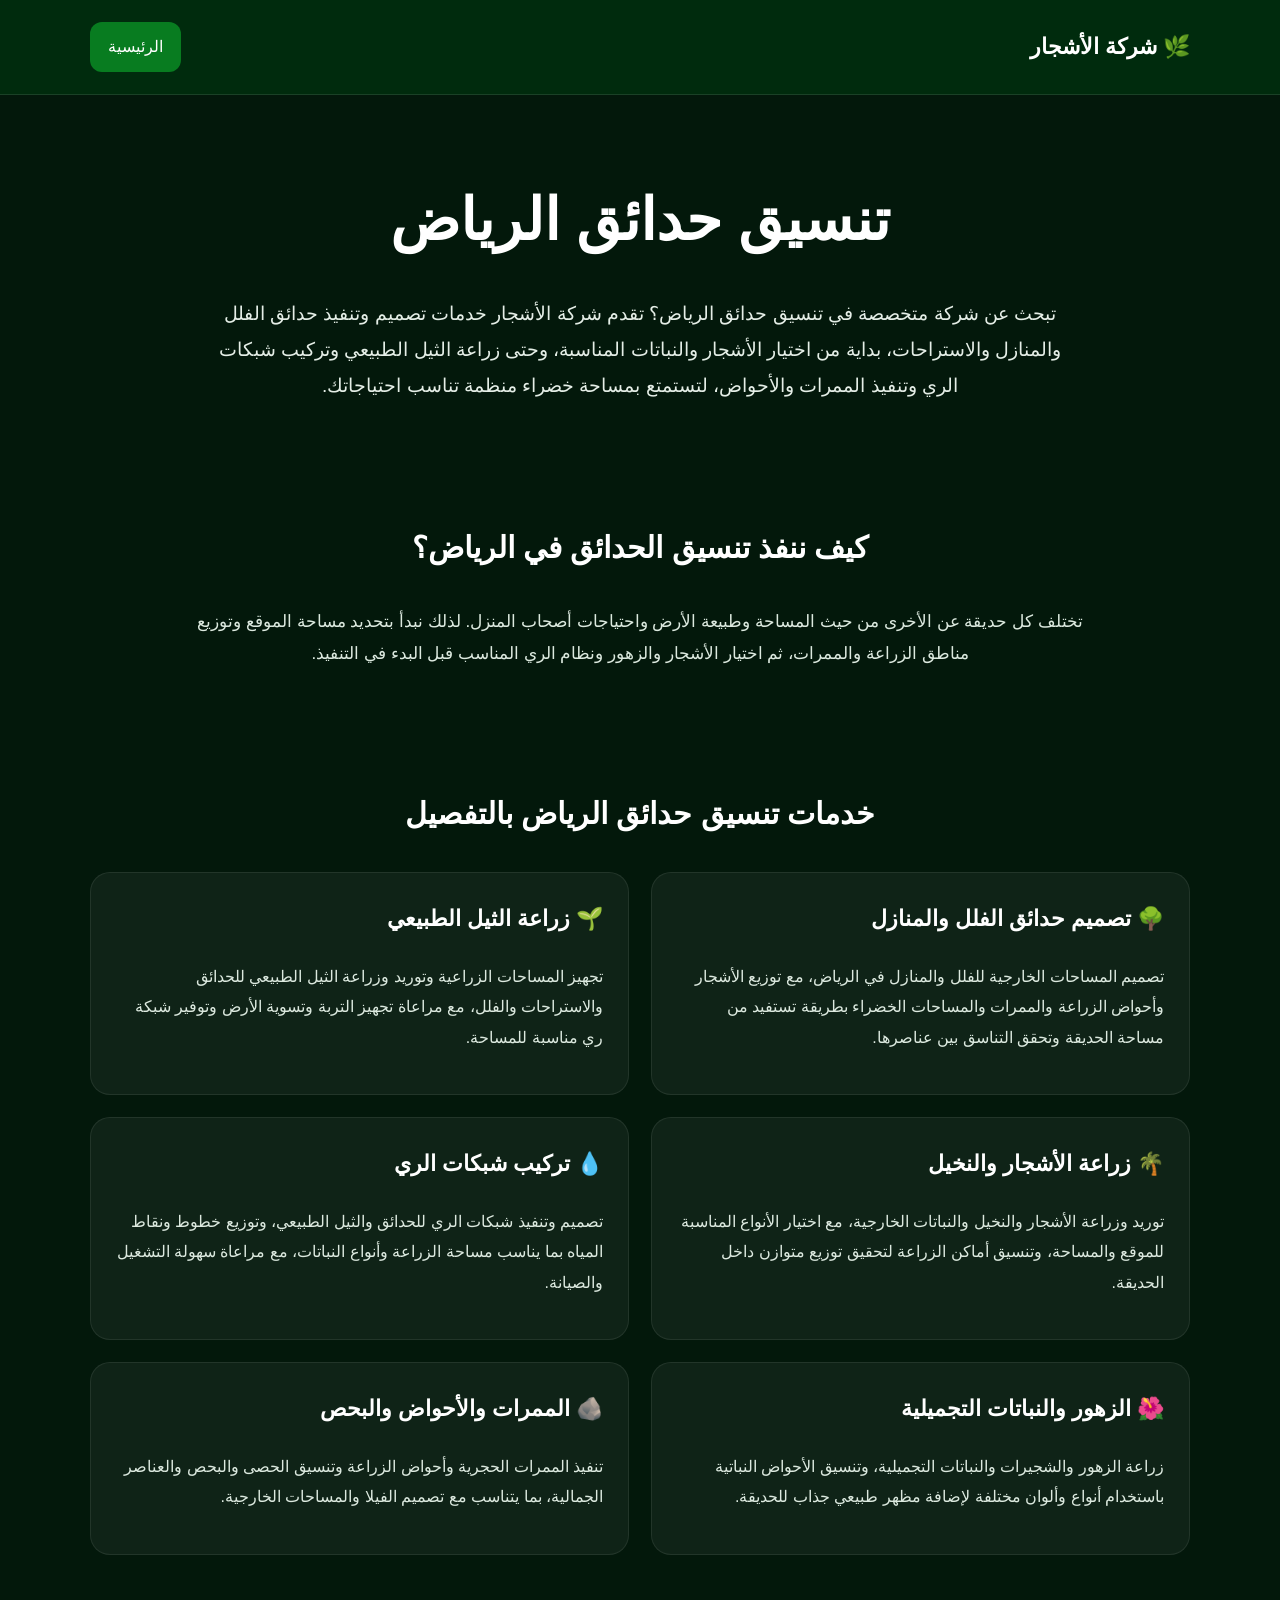
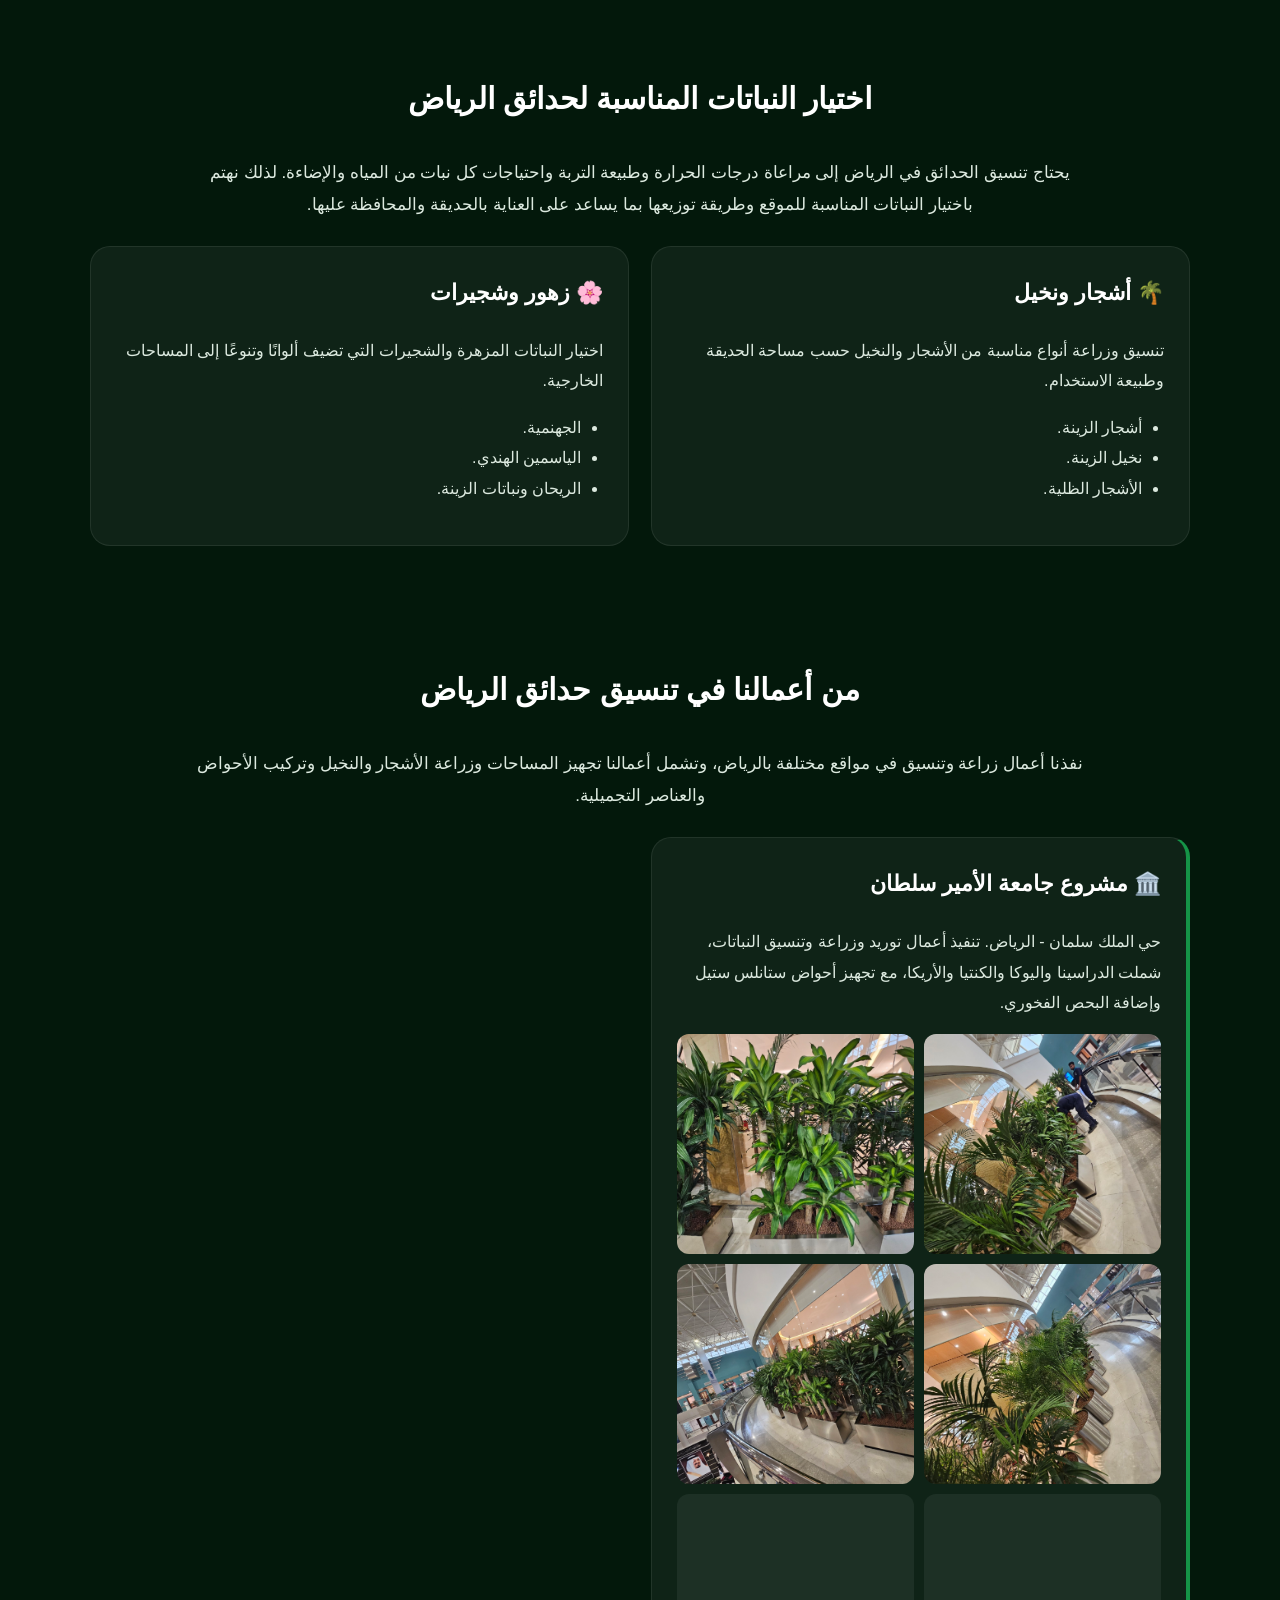
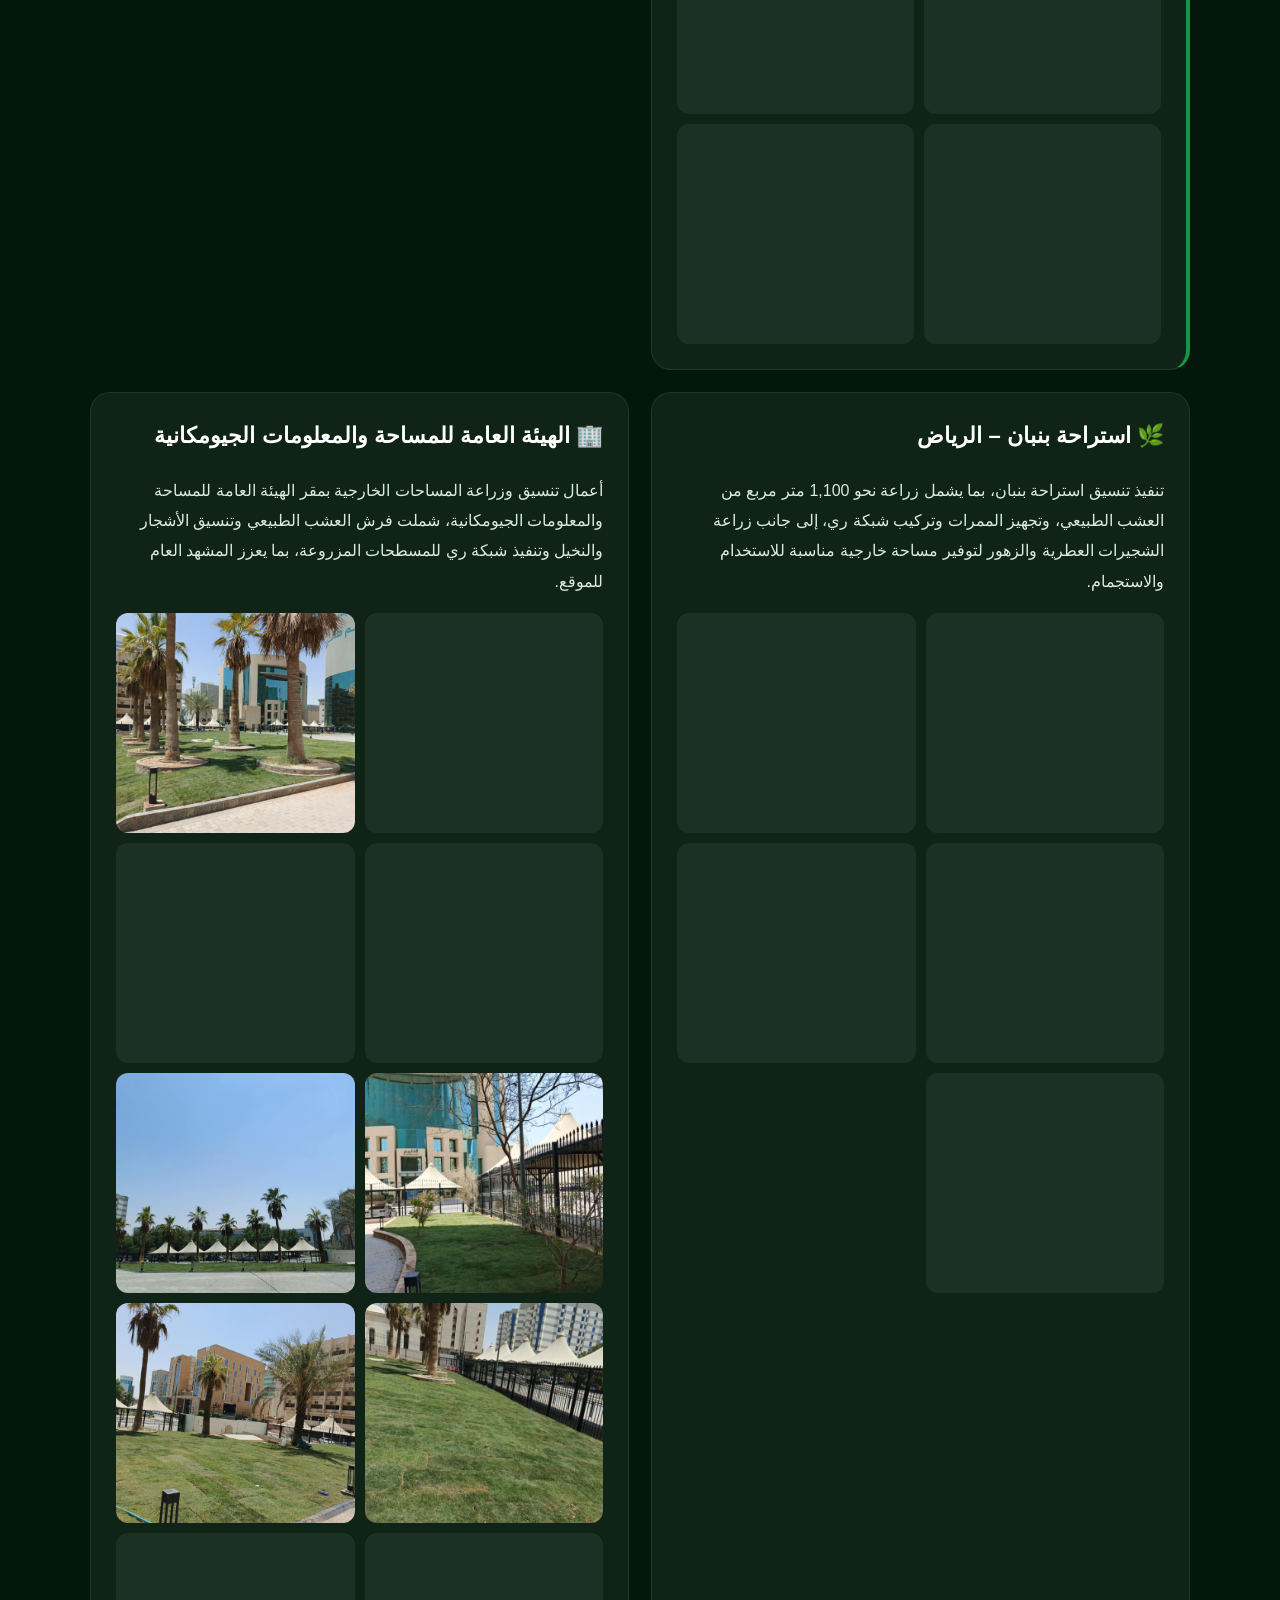
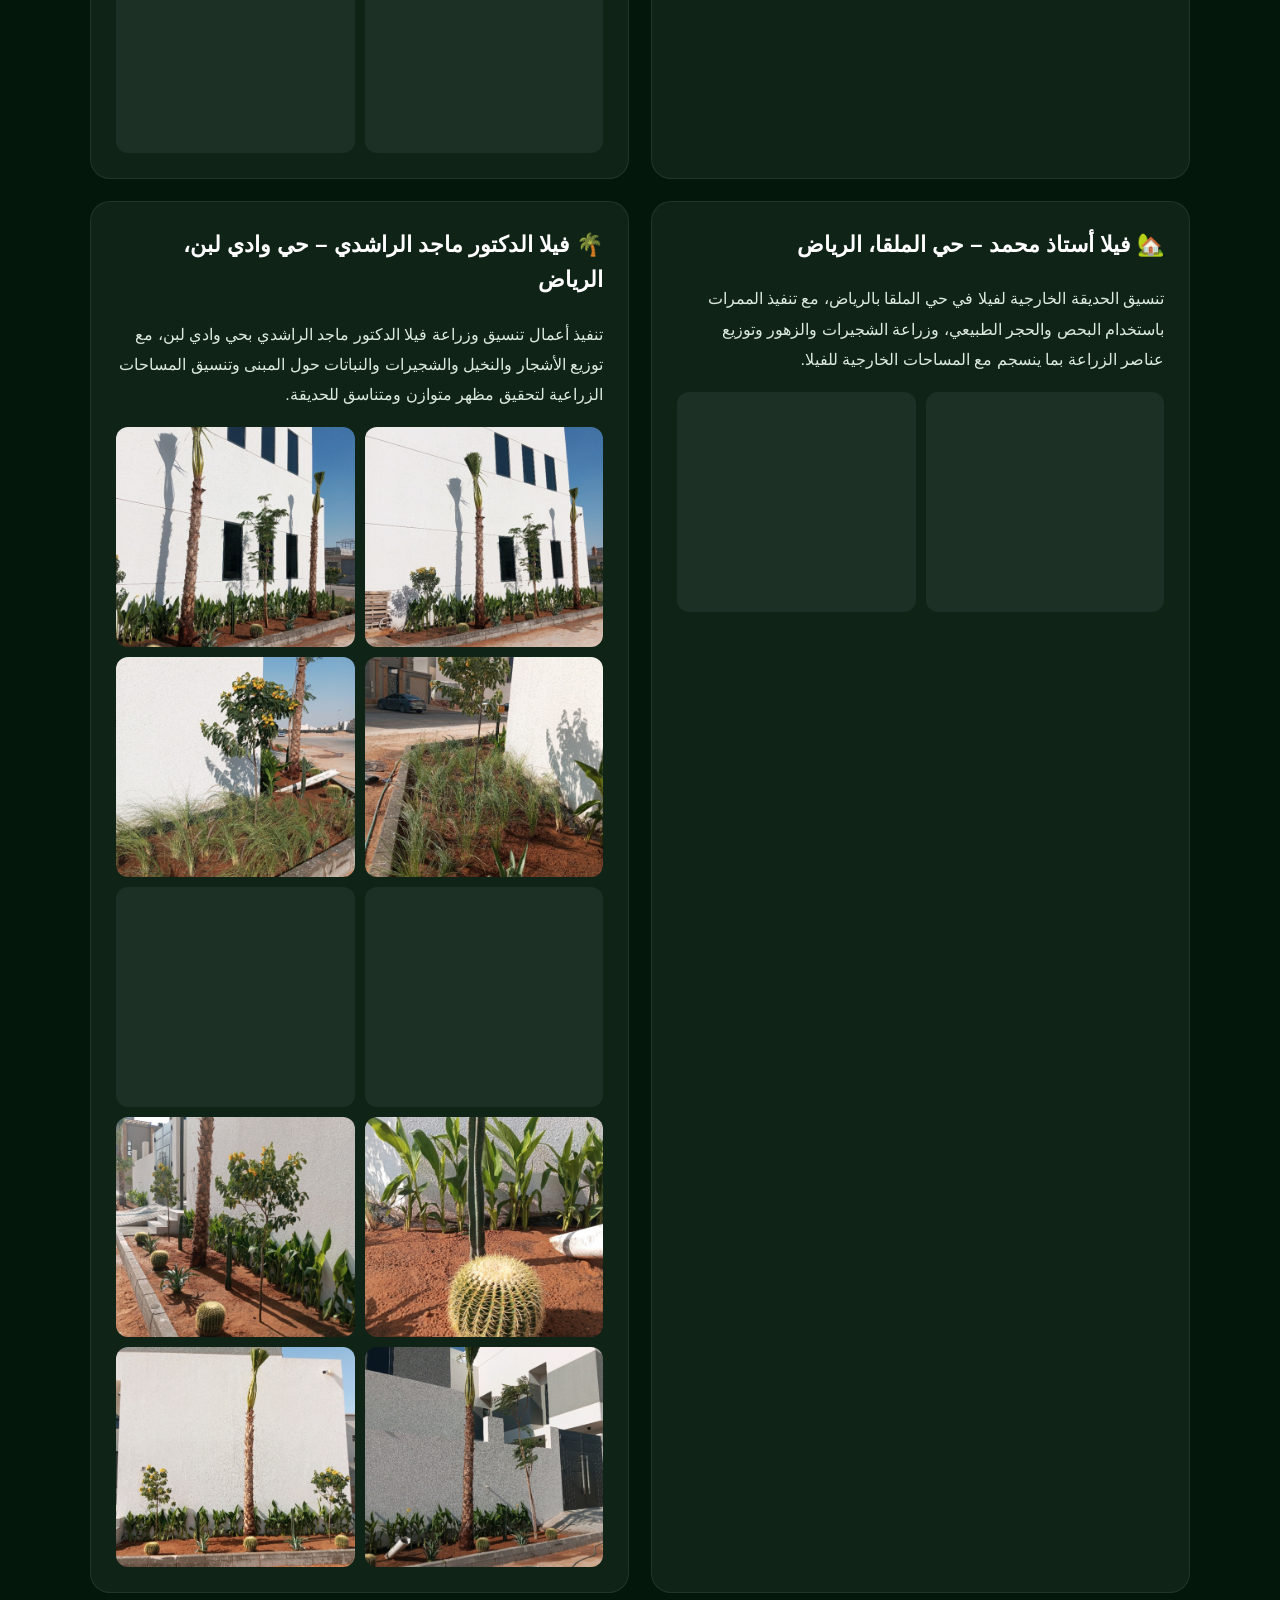
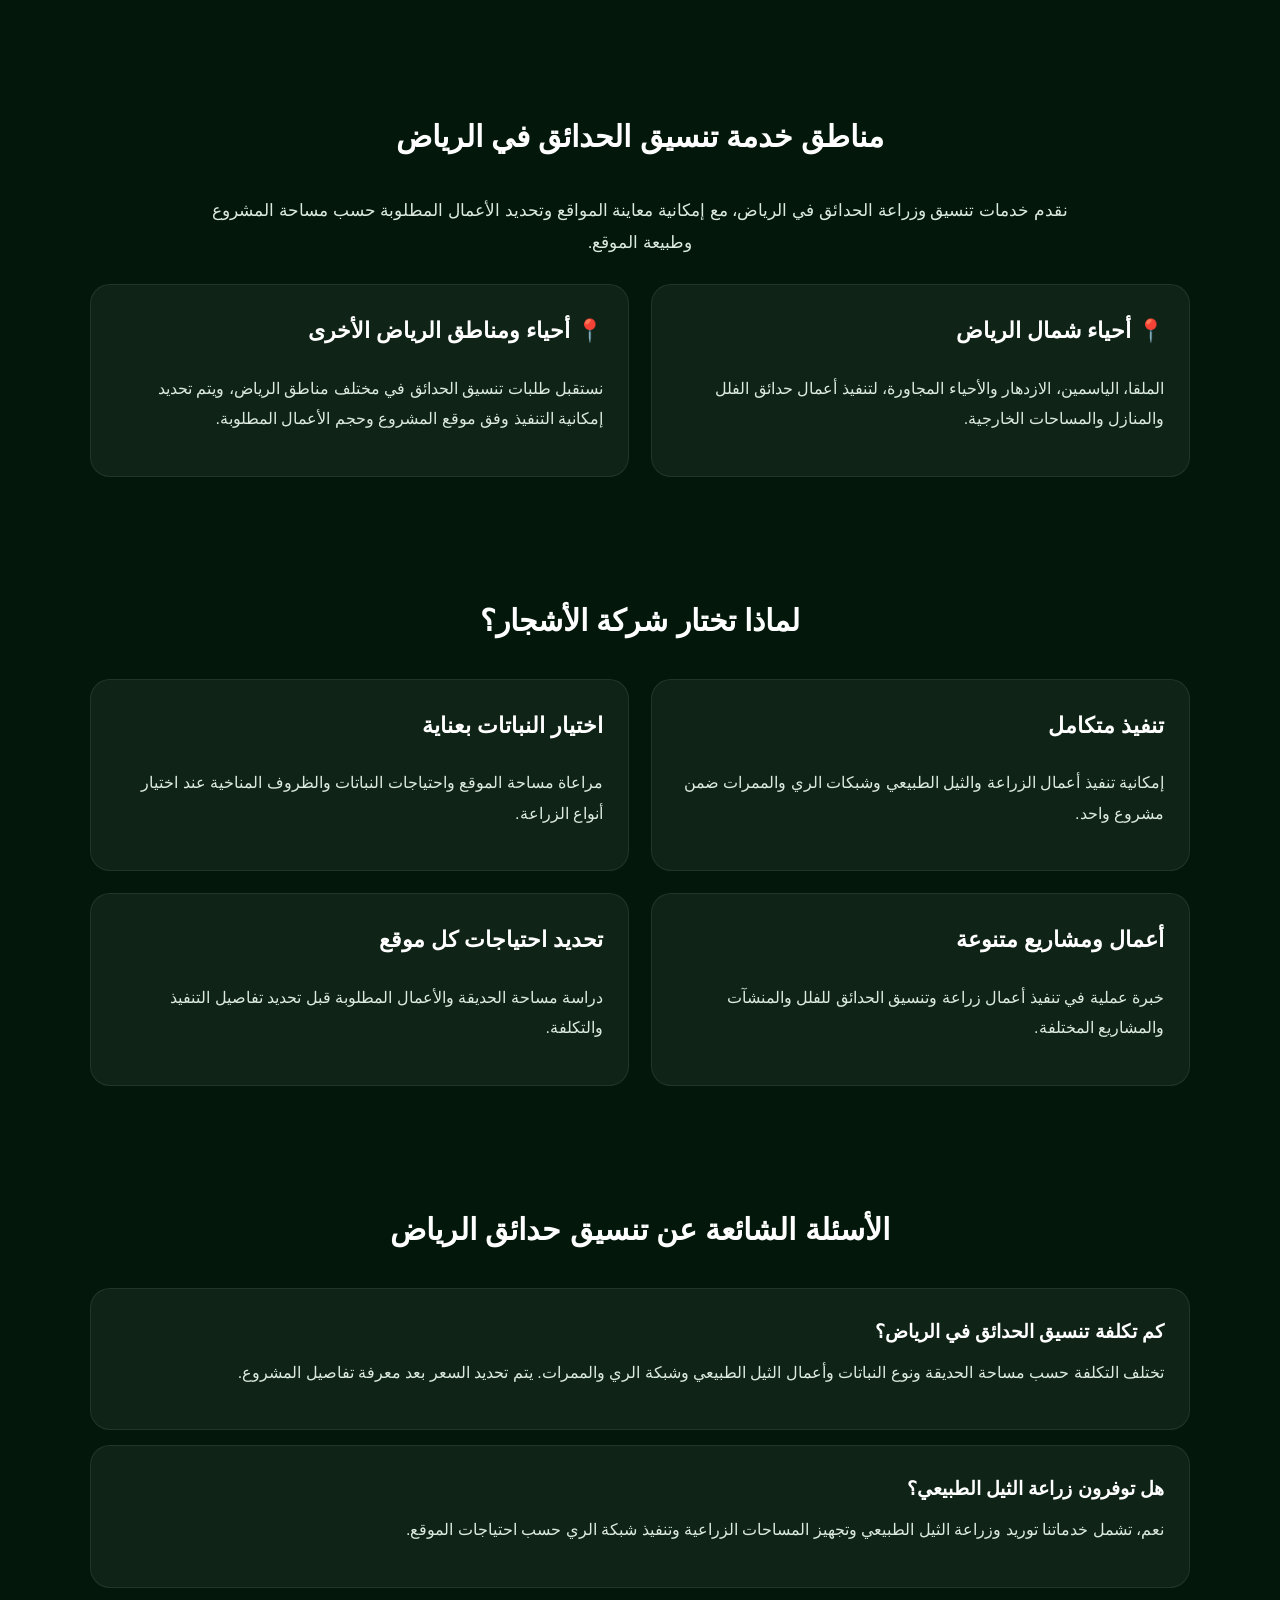
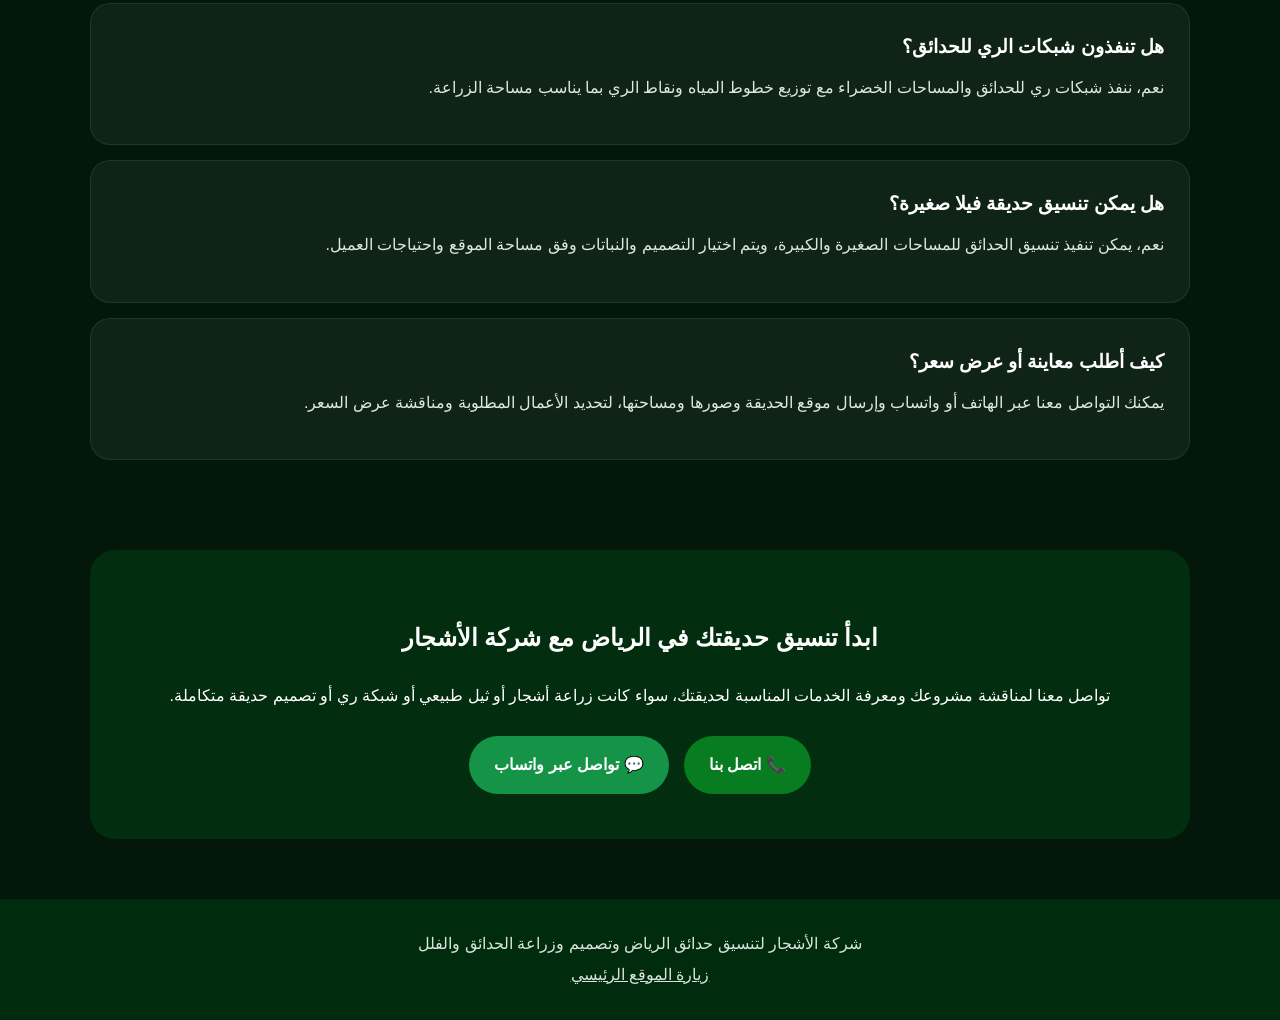
==== commit ab7bc50c: "Remove garden project article from landscape-riyadh.html Removed an article about a garden project i" ====
--- a/landscape-riyadh.html
+++ b/landscape-riyadh.html
@@ -350,14 +350,6 @@
       </div>
     </article> 
 
-    <article class="card project-note">  
-      <h3>🏡 تنسيق حديقة في حي الازدهار</h3>  
-      <p>  
-        أعمال زراعة وتنسيق فيلا باستخدام أشجار ونباتات  
-        متنوعة، شملت التيرمناليا وكف مريم والجهنمية  
-        والياسمين الهندي والكانا والريحان.  
-      </p>  
-    </article>  
 
   </div>
   <div class="project-gallery" aria-label="صور المشاريع المنفذة">
